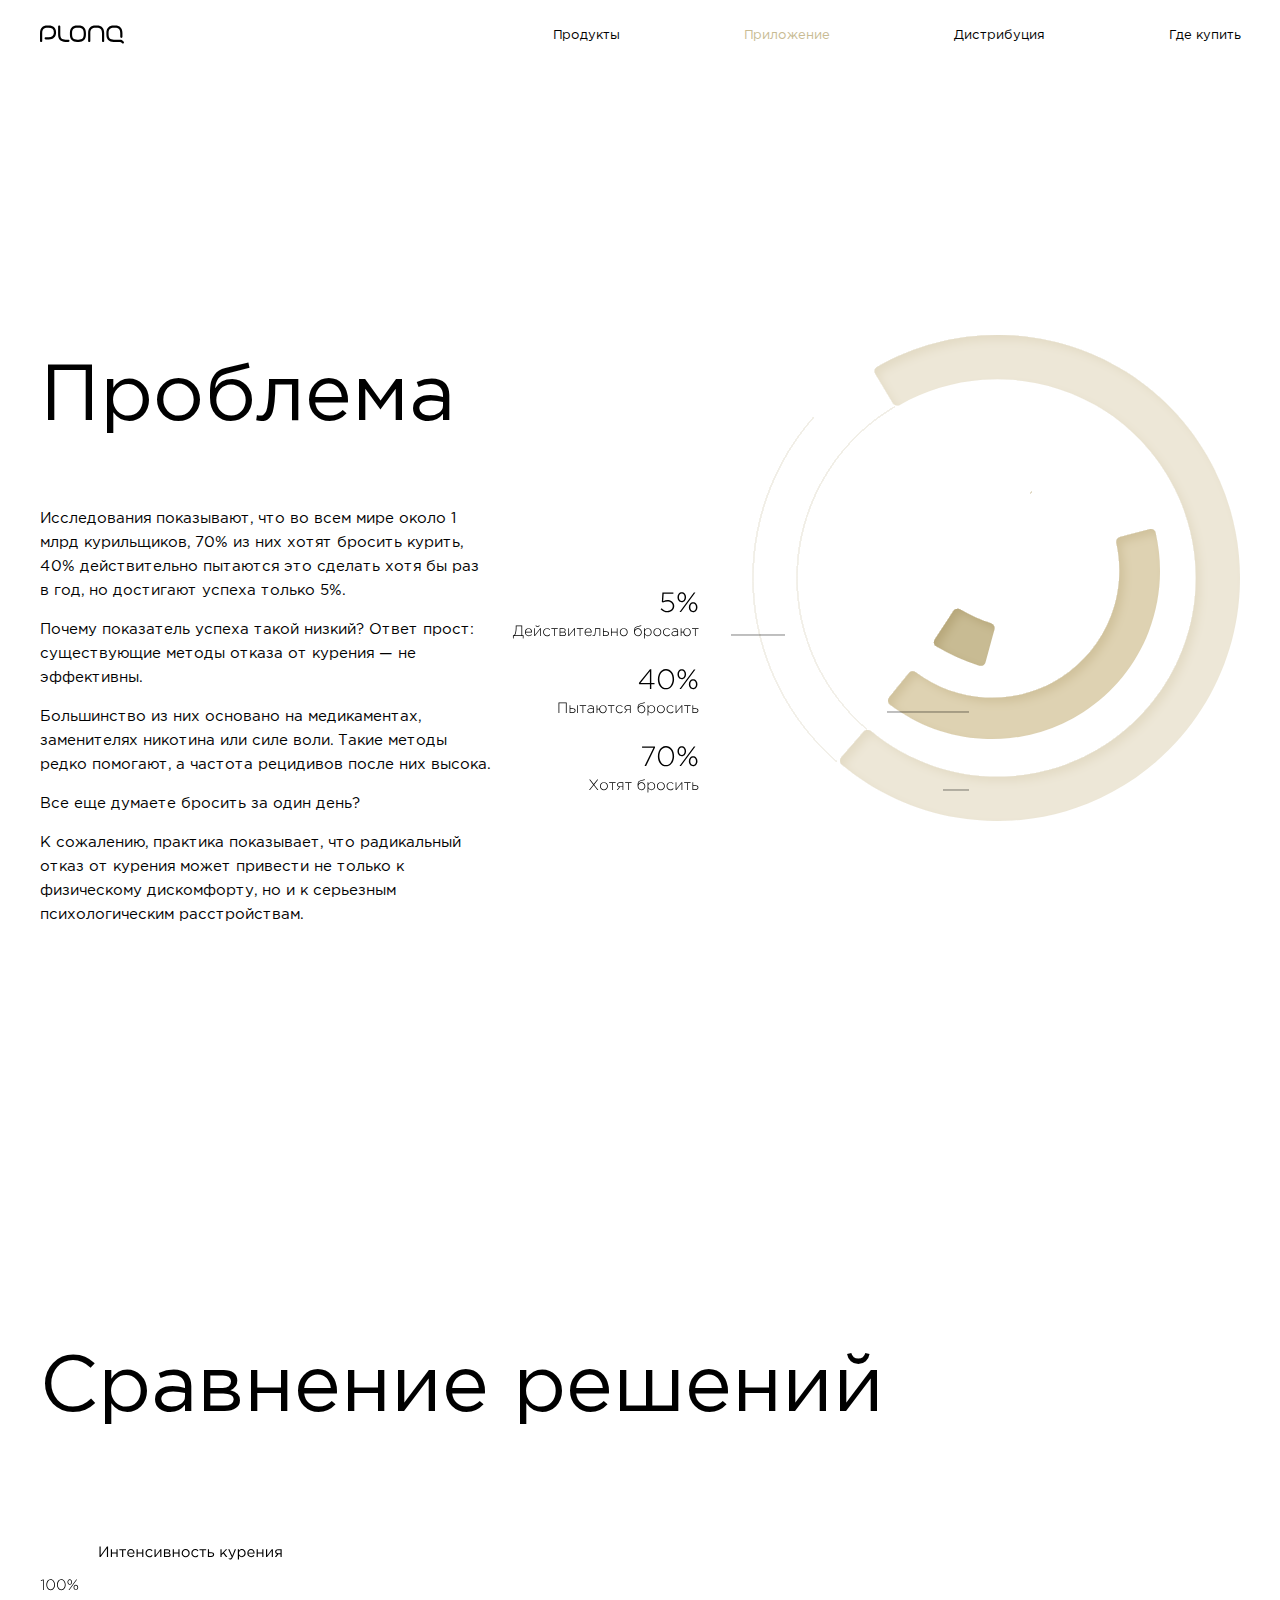
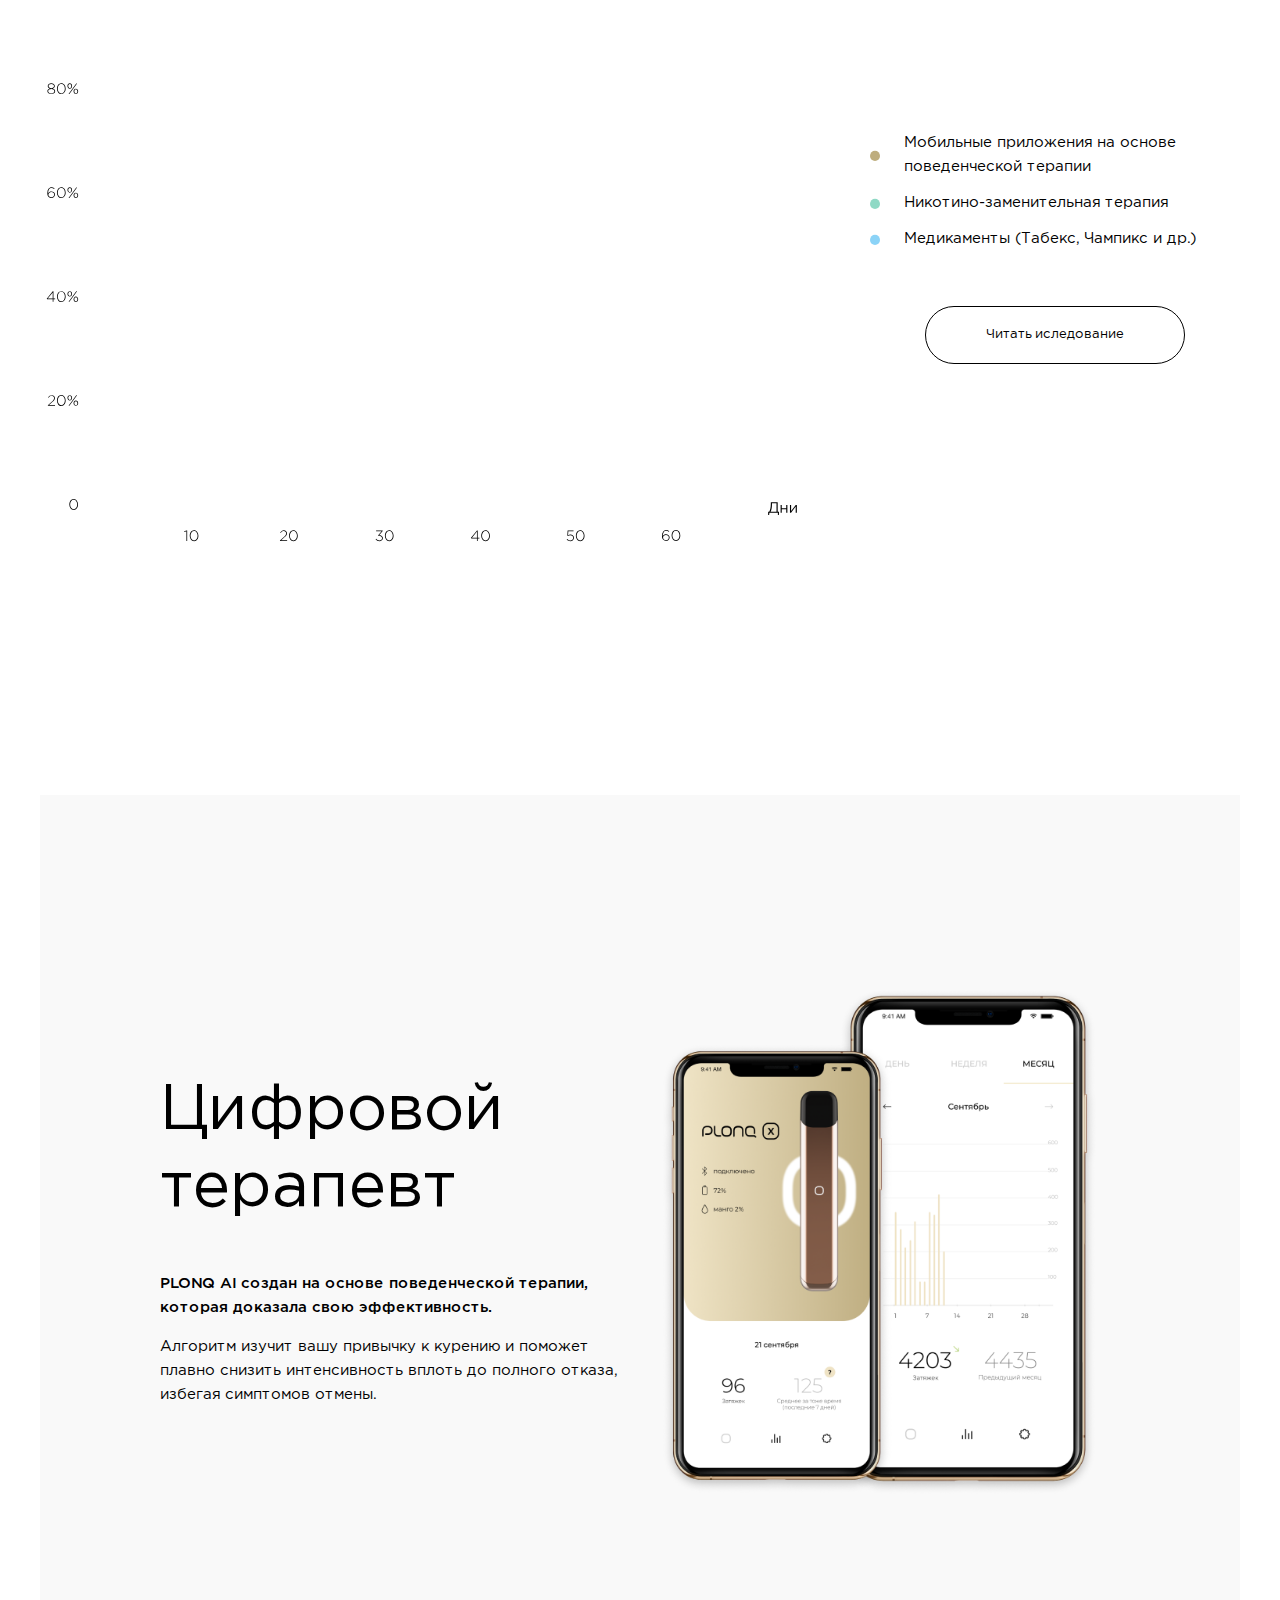
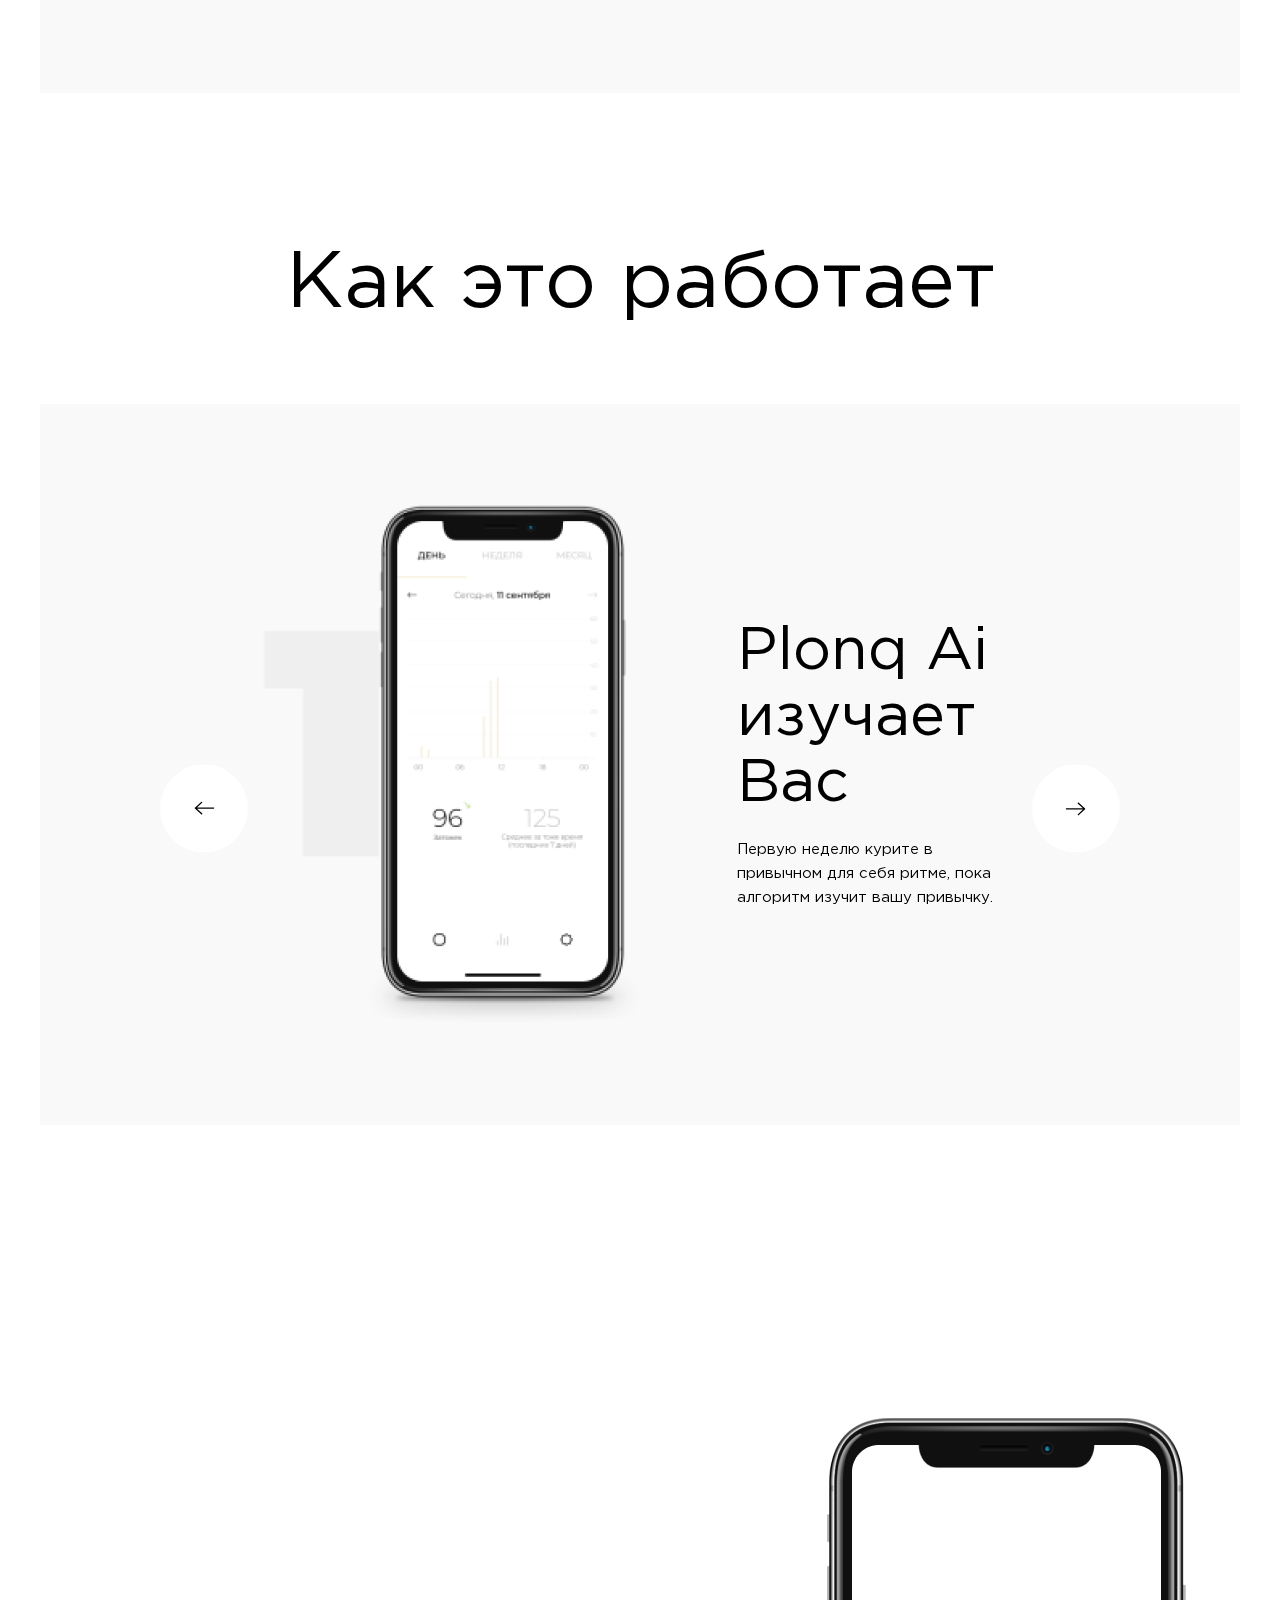
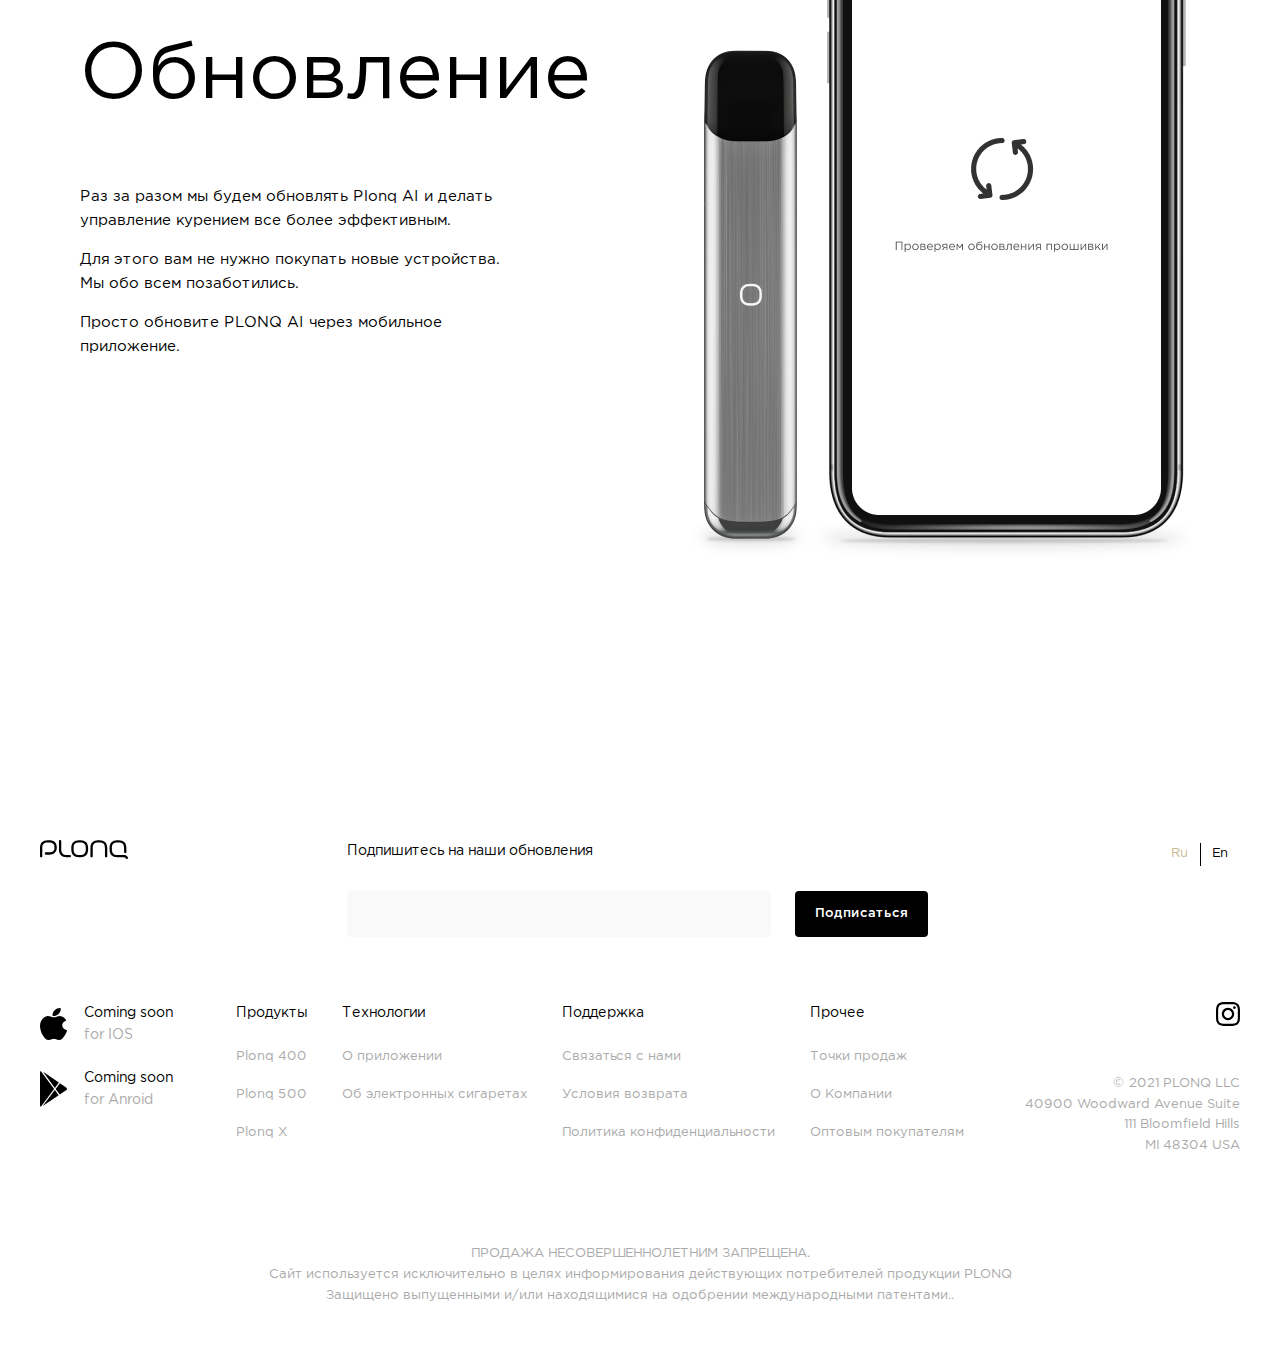
==== app.html @ 9ca03ca2 "Доверстана главная, сверстана страница, адаптив, анимации, мобильное меню" ====
<!DOCTYPE html>
<html lang="en">

<head>
  <meta charset="UTF-8">
  <meta http-equiv="X-UA-Compatible" content="IE=edge">
  <meta name="viewport" content="width=device-width, initial-scale=1.0">
  <title>PLANQ - App</title>
  <link rel="stylesheet" href="css/style.min.css">
  <script src="https://ajax.googleapis.com/ajax/libs/jquery/2.2.4/jquery.min.js"></script>
  <script src="js/vivus.min.js"></script>
  <script src="js/slick.min.js"></script>
  <script src="js/app-slider.js"></script>
</head>

<body>
  <header class="header">
    <div class="container">
      <div class="header__inner">
        <div class="header-pin">
          <img src="img/svg/Pin_icon.svg" alt="">
        </div>
        <div class="header-logo">
          <a href="index.html"><img src="img/svg/header-logo.svg" alt=""></a>
        </div>
        <nav class="header-nav">
          <ul class="header-nav__list">
            <li class="header-nav__li"><a href="#" class="header-nav__link">Продукты</a></li>
            <li class="header-nav__li"><a href="app.html"
                class="header-nav__link header-nav__link-active">Приложение</a></li>
            <li class="header-nav__li"><a href="#" class="header-nav__link">Дистрибуция</a></li>
            <li class="header-nav__li"><a href="#" class="header-nav__link">Где купить</a></li>
          </ul>
        </nav>
        <div class="burger-menu">
          <a href="#" class="burger-menu__button">
            <span class="burger-menu__lines"></span>
            <ul class="burger-menu__nav">
              <ul>
                <li><a href="#" class="burger__link">Продукты</a></li>
                <li><a href="#" class="burger__link">Приложение</a></li>
                <li><a href="#" class="burger__link">Дистрибуция</a></li>
                <li><a href="#" class="burger__link">Где купить</a></li>
              </ul>
          </a>
        </div>
      </div>
    </div>
  </header>
  <main class="main">
    <section class="problem">
      <div class="container">
        <div class="problem__inner">
          <div class="problem-text">
            <div class="problem-text__title">
              <h1>Проблема</h1>
            </div>
            <div class="problem-text__p">
              <p>Исследования показывают, что во всем мире около 1 млрд курильщиков, 70% из них хотят бросить курить,
                40% действительно пытаются это сделать хотя бы раз в год, но достигают успеха только 5%.</p>
              <p>Почему показатель успеха такой низкий? Ответ прост: существующие методы отказа от курения — не
                эффективны.</p>
              <p>Большинство из них основано на медикаментах, заменителях никотина или силе воли. Такие методы редко
                помогают, а частота рецидивов после них высока.</p>
              <p>Все еще думаете бросить за один день?</p>
              <p>К сожалению, практика показывает, что радикальный отказ от курения может привести не только к
                физическому дискомфорту, но и к серьезным психологическим расстройствам.</p>

            </div>
          </div>
          <div class="problem-diagram">
            <object id="problem-diagram__svg" type="image/svg+xml" data="img/problem/Diagram-block.svg"></object>
          </div>
        </div>
      </div>
    </section>
    <section class="solution">
      <div class="container">
        <div class="solution__title">
          <h1>Сравнение решений</h1>
        </div>
        <div class="solution__inner">
          <div class="solution-diagram">
            <object id="solution-diagram" type="image/svg+xml" data="img/solution/Diagram.svg"></object>
          </div>
          <div class="solution-mobile-panel">
            <button class="solution-mobile-panel__button primary--button">Читать иследование</button>
          </div>
          <div class="solution-text">
            <div class="solution-point">
              <div class="solution-point__bull">
                <img src="img/solution/Bull_1.svg" alt="">
              </div>
              <div class="solution-point__text">
                <p>Мобильные приложения на основе
                  поведенческой терапии</p>
              </div>
            </div>
            <div class="solution-point">
              <div class="solution-point__bull">
                <img src="img/solution/Bull_2.svg" alt="">
              </div>
              <div class="solution-point__text">
                <p>Никотино-заменительная терапия</p>
              </div>
            </div>
            <div class="solution-point">
              <div class="solution-point__bull">
                <img src="img/solution/Bull_3.svg" alt="">
              </div>
              <div class="solution-point__text">
                <p>Медикаменты (Табекс, Чампикс и др.)</p>
              </div>
            </div>
            <div class="solution-panel">
              <button class="solution-panel__button primary--button">Читать иследование</button>
            </div>
          </div>
        </div>
      </div>
    </section>
    <section class="therapist">
      <div class="container">
        <div class="therapist__inner">
          <div class="therapist-text">
            <div class="therapist-text__title">
              <h1>Цифровой терапевт</h1>
            </div>
            <div class="therapist-text__p">
              <p>PLONQ AI создан на основе поведенческой терапии, которая доказала свою эффективность.</p>
              <p>Алгоритм изучит вашу привычку к курению и поможет плавно снизить интенсивность вплоть до полного
                отказа, избегая симптомов отмены.</p>
            </div>
          </div>
          <div class="therapist-photo">
            <img src="img/therapist/phone-app.png" alt="">
          </div>
        </div>
      </div>
    </section>
    <section class="howItWorks">
      <div class="container">
        <div class="howItWorks__title">
          <h1>Как это работает</h1>
        </div>
        <div class="howItWorks__inner">
          <div class="howItWorks-slider">
            <div class="howItWorks__item">
              <div class="howItWorks__item__photo">
                <img src="img/howItWorks/image_Working_Ai.png" alt="">
              </div>
              <div class="howItWorks__item__text">
                <div class="howItWorks__item__title">
                  <h1>Plonq Ai
                    изучает Вас</h1>
                </div>
                <div class="howItWorks__item__p">
                  <p>Первую неделю курите в привычном для себя ритме, пока алгоритм изучит вашу привычку.</p>
                </div>
              </div>
            </div>
            <div class="howItWorks__item">
              <div class="howItWorks__item__photo">
                <img src="img/howItWorks/image_Working_Ai.png" alt="">
              </div>
              <div class="howItWorks__item__text">
                <div class="howItWorks__item__title">
                  <h1>Plonq Ai
                    изучает Вас</h1>
                </div>
                <div class="howItWorks__item__p">
                  <p>Первую неделю курите в привычном для себя ритме, пока алгоритм изучит вашу привычку.</p>
                </div>
              </div>
            </div>
            <div class="howItWorks__item">
              <div class="howItWorks__item__photo">
                <img src="img/howItWorks/image_Working_Ai.png" alt="">
              </div>
              <div class="howItWorks__item__text">
                <div class="howItWorks__item__title">
                  <h1>Plonq Ai
                    изучает Вас</h1>
                </div>
                <div class="howItWorks__item__p">
                  <p>Первую неделю курите в привычном для себя ритме, пока алгоритм изучит вашу привычку.</p>
                </div>
              </div>
            </div>
          </div>
        </div>
      </div>
    </section>
    <section class="update">
      <div class="container">
        <div class="update__inner">
          <div class="update-text">
            <div class="update-text__title">
              <h1>Обновление</h1>
            </div>
            <div class="update-text__p">
              <p>Раз за разом мы будем обновлять Plonq AI и делать управление курением все более эффективным.</p>
              <p>Для этого вам не нужно покупать новые устройства. Мы обо всем позаботились.</p>
              <p>Просто обновите PLONQ AI через мобильное приложение.</p>
            </div>
          </div>
          <div class="update-photo">
            <img src="img/update/image.png" alt="">
          </div>
        </div>
      </div>
    </section>
  </main>
  <footer class="footer">
    <div class="container">
      <div class="footer__inner">
        <div class="footer-high">
          <div class="footer-high__logo">
            <img src="img/svg/footer-logo.svg" alt="">
          </div>
          <div class="footer-high__hub">
            <div class="footer-high__hub__title">
              <p>Подпишитесь на наши обновления</p>
            </div>
            <div class="footer-high__hub__search">
              <form class="footer-high__hub__search-form" action="#">
                <input type="text" class="footer-high__search__input">
                <button type="submit" class="footer-high__search__submit">Подписаться</button>
              </form>
            </div>
          </div>
          <div class="footer-high__lang">
            <button class="footer-high__lang__option footer-high__lang__active">Ru</button>
            <button class="footer-high__lang__option">En</btun>
          </div>
        </div>
        <div class="footer-mid">
          <div class="footer-mid__apps">
            <div class="footer-mid__app">
              <div class="footer-mid__app__logo">
                <img src="img/svg/Apple_icon.svg" alt="">
              </div>
              <div class="footer-mid__app__text">
                <div class="footer-mid__app__name">
                  <p>Coming soon</p>
                </div>
                <div class="footer-mid__app__for">
                  <p>for IOS</p>
                </div>
              </div>
            </div>
            <div class="footer-mid__app">
              <div class="footer-mid__app__logo">
                <img src="img/svg/Android_icon.svg" alt="">
              </div>
              <div class="footer-mid__app__text">
                <div class="footer-mid__app__name">
                  <p>Coming soon</p>
                </div>
                <div class="footer-mid__app__for">
                  <p>for Anroid</p>
                </div>
              </div>
            </div>
          </div>
          <div class="footer-mid__categories">
            <div class="footer-mid__categories__col">
              <div class="footer-mid__categories__title">
                <p>Продукты</p>
              </div>
              <a href="#" class="footer-mid__categories__name">Plonq 400</a>
              <a href="#" class="footer-mid__categories__name">Plonq 500</a>
              <a href="#" class="footer-mid__categories__name">Plonq X</a>
            </div>
            <div class="footer-mid__categories__col">
              <div class="footer-mid__categories__title">
                <p>Технологии</p>
              </div>
              <a href="#" class="footer-mid__categories__name">О приложении</a>
              <a href="#" class="footer-mid__categories__name">Об электронных
                сигаретах</a>
            </div>
            <div class="footer-mid__categories__col">
              <div class="footer-mid__categories__title">
                <p>Поддержка</p>
              </div>
              <a href="#" class="footer-mid__categories__name">Связаться с нами</a>
              <a href="#" class="footer-mid__categories__name">Условия возврата</a>
              <a href="#" class="footer-mid__categories__name">Политика
                конфиденциальности</a>
            </div>
            <div class="footer-mid__categories__col">
              <div class="footer-mid__categories__title">
                <p>Прочее</p>
              </div>
              <a href="#" class="footer-mid__categories__name">Точки продаж</a>
              <a href="#" class="footer-mid__categories__name">О Компании</a>
              <a href="#" class="footer-mid__categories__name">Оптовым покупателям</a>
            </div>
          </div>
          <div class="footer-mid__watermark">
            <div class="footer-mid__watermark__inst">
              <a href="#"><img src="img/svg/Instagram_icon.svg" alt=""></a>
            </div>
            <div class="footer-mid__watermark__text">
              <p>© 2021 PLONQ LLC</p>
              <p>40900 Woodward Avenue Suite</p>
              <p>111 Bloomfield Hills</p>
              <p>MI 48304 USA</p>
            </div>
          </div>
        </div>
        <div class="footer-bottom">
          <div class="footer-bottom__alert">
            <div class="footer-bottom__alert__title">
              <h4>ПРОДАЖА НЕСОВЕРШЕННОЛЕТНИМ ЗАПРЕЩЕНА.</h4>
            </div>
            <div class="footer-bottom__alert__text">
              <p>Сайт используется исключительно в целях информирования действующих потребителей продукции PLONQ</p>
              <p>Защищено выпущенными и/или находящимися на одобрении международными патентами..</p>
            </div>
          </div>
        </div>
      </div>
    </div>
  </footer>
</body>
<script>
  if (window.screen.width >= 576) {
    var svgLocation = document.getElementById("solution-diagram", "problem-diagram__svg").getBoundingClientRect();
    var offsetToTriggerAnimation = svgLocation.y + svgLocation.height;

    const solutionDiagram = new Vivus('solution-diagram');
    const problemDiagram = new Vivus('problem-diagram__svg');
    solutionDiagram.play(function scrollAnimTriggerCheck(evt) {
      var viewBottom = window.scrollY + window.innerHeight;

      if (viewBottom > offsetToTriggerAnimation) {
        return true;
      }
    });
  }
</script>
<script src="js/mobileMenu.js"></script>

</html>
---- css/style.min.css ----
@font-face{font-family:"Gotham Pro";src:url("../fonts/GothamPro-Light.ttf") format("truetype");font-weight:300;font-style:normal}@font-face{font-family:"Gotham Pro";src:url("../fonts/GothamPro.ttf") format("truetype");font-weight:400;font-style:normal}@font-face{font-family:"Gotham Pro";src:url("../fonts/GothamPro-Medium.ttf") format("truetype");font-weight:500;font-style:normal}@font-face{font-family:"Gotham Pro";src:url("../fonts/GothamPro-Bold.ttf") format("truetype");font-weight:700;font-style:normal}html{width:100%;max-width:100%;overflow-x:hidden;font-size:16px}body{font-family:'Gotham Pro';font-weight:400;margin:0;color:#000000;line-height:1.6;width:100%;max-width:100%;overflow-x:hidden}main{background:url("../img/bg.png");background-repeat:no-repeat}*,*::before,*::after{-webkit-box-sizing:border-box;box-sizing:border-box}ul[class],ol[class]{padding:0}body,h1,h2,h3,h4,p,ul[class],ol[class],li,figure,figcaption,blockquote,dl,dd{margin:0;font-weight:inherit}ul,ol{list-style:none;padding:0}a:not([class]){text-decoration-skip-ink:auto}a{text-decoration:none;color:inherit}img{max-width:100%;display:block}svg{pointer-events:none}input,button,textarea,select{font:inherit}.primary--link{font-size:15px;line-height:21px;display:-webkit-box;display:-ms-flexbox;display:flex;-webkit-box-align:center;-ms-flex-align:center;align-items:center}.primary--link:hover{text-decoration:underline}.primary--link img{display:-webkit-box;display:-ms-flexbox;display:flex;margin-left:39px}.primary--button{border:1px solid #FFFFFF;-webkit-box-sizing:border-box;box-sizing:border-box;border-radius:100px;font-size:13px;line-height:24px;background:transparent;color:#FFFFFF;padding:16px 60px;cursor:pointer;position:relative;overflow:hidden;z-index:1;-webkit-transition:0.08s ease-in;transition:0.08s ease-in}.primary--button:hover{color:whitesmoke;border:1px solid transparent}.primary--button:before{content:"";position:absolute;background:#000000;bottom:0;left:0;right:0;top:100%;z-index:-1;-webkit-transition:top 0.09s ease-in;transition:top 0.09s ease-in}.primary--button:hover:before{top:0}@media (max-width: 576px){.primary--link{font-size:14px}.primary--link img{margin-left:18px}.primary--button{font-size:14px}}.container{max-width:1440px;width:100%;margin:0 auto}@media (max-width: 1440px){.container{max-width:1200px}}@media (max-width: 1200px){.container{max-width:960px}}@media (max-width: 992px){.container{max-width:720px}}@media (max-width: 768px){.container{max-width:95%}}@media (max-width: 576px){.container{width:100%;padding:0 7.5px}}.header{background:#FFFFFF;padding-top:22px;padding-bottom:22px}.header__inner{display:-webkit-box;display:-ms-flexbox;display:flex;-webkit-box-pack:justify;-ms-flex-pack:justify;justify-content:space-between;-webkit-box-align:center;-ms-flex-align:center;align-items:center}.header-pin{display:none}.header-pin img{max-width:22px;width:100%;max-height:33px;height:100%;margin:0 auto}.header-logo img{max-width:88px;width:100%;max-height:19px;height:100%}.header-nav__list{display:-webkit-box;display:-ms-flexbox;display:flex}.header-nav__li{margin-right:62px;margin-left:62px}.header-nav__li:first-child{margin-left:0}.header-nav__li:last-child{margin-right:0}.header-nav__link{font-size:13px;line-height:12px;color:#000000}.header-nav__link:hover{text-decoration:underline}.header-nav__link-active{color:#C8BB93}@media (max-width: 992px){.header-nav{display:none}.header__inner{-webkit-box-pack:justify;-ms-flex-pack:justify;justify-content:space-between}.header-pin{display:block}.header-logo{display:-webkit-box;display:-ms-flexbox;display:flex;-webkit-box-pack:center;-ms-flex-pack:center;justify-content:center;-webkit-box-align:center;-ms-flex-align:center;align-items:center}.header-logo img{max-width:126px;width:100%;margin:0 auto}}@media (max-width: 768px){.header-pin{padding-left:20px}.header-logo{margin-left:-20px}}@media (max-width: 576px){.header-pin{padding-left:20px}.header-logo{margin-left:-20px}}.burger-menu{display:none}.burger-menu__button{display:inline-block;position:absolute;top:0.5rem;right:5rem;z-index:10000;width:60px;height:60px;-webkit-transition:0.5s;transition:0.5s}.burger-menu__active .burger-menu__button,.burger-menu__active .burger-menu__lines{background-color:transparent}.burger-menu__active .burger-menu__lines::before{top:0;-webkit-transform:rotate(45deg);transform:rotate(45deg);background:#FFFFFF;width:30px;-webkit-transition:.2s;transition:.2s}.burger-menu__active .burger-menu__lines::after{top:0;-webkit-transform:rotate(-45deg);transform:rotate(-45deg);background:#FFFFFF;-webkit-transition:.2s;transition:.2s;width:30px}.burger-menu__lines,.burger-menu__lines::after,.burger-menu__lines::before{position:absolute;max-width:30px;height:2px;background:#000000;border-radius:8px}.burger-menu__lines{top:50%;left:50%;-webkit-transform:translate(-50%, -50%) scale(-1, 1);transform:translate(-50%, -50%) scale(-1, 1);width:22px}.burger-menu__lines::before{content:'';top:-8px;width:22px}.burger-menu__lines::after{content:'';top:8px;width:10px}.burger-menu__nav{position:fixed;top:0;z-index:1001;display:-webkit-box;display:-ms-flexbox;display:flex;-webkit-box-orient:vertical;-webkit-box-direction:normal;-ms-flex-flow:column;flex-flow:column;height:100vh;background:#000000;overflow-y:auto;right:-100%;width:100vw;text-align:start;list-style-type:none;-webkit-padding-start:0px;padding-inline-start:0px;-webkit-margin-before:0;margin-block-start:0;-webkit-margin-after:0;margin-block-end:0;-webkit-margin-start:0px;margin-inline-start:0px;-webkit-transition:0.5s;transition:0.5s}.burger-menu__nav li{list-style-type:none;margin-bottom:34px;text-align:center}.burger-menu__nav ul{list-style-type:none;-webkit-padding-start:15px;padding-inline-start:15px;padding-top:30%}.burger-menu__active .burger-menu__nav{right:0}.burger__link{text-decoration:none;font-weight:500;font-size:14px;line-height:17px;color:#F2F2FF}.burger-menu__overlay{display:none;position:fixed;top:0;right:0;width:200vw;height:100vh;z-index:1000}.burger-menu__active .burger-menu__overlay{display:block;background-color:rgba(0,0,0,0.5)}@media (max-width: 992px){.burger-menu{display:block}}@media (max-width: 768px){.burger-menu__button{right:2rem}}@media (max-width: 576px){.burger-menu__button{right:1rem}}.welcome{background:url("../img/welcome/welcome_bg.jpg");background-size:cover;background-repeat:no-repeat;background-position:center;padding-top:360px;padding-bottom:352px}.welcome-text{color:#FFFFFF;max-width:450px;width:100%}.welcome-text__img{position:relative}.welcome-text__img__main{max-width:388px;width:100%;max-height:78px;height:100%}.welcome-text__img__new{max-width:55px;width:100%;max-height:17px;height:100%;position:absolute;content:'';top:-25px;left:-55px}.welcome-text__title{font-size:21px;line-height:44px;margin-top:35px}.welcome-text__panel{margin-top:63px;display:-webkit-box;display:-ms-flexbox;display:flex;-webkit-box-pack:start;-ms-flex-pack:start;justify-content:flex-start}.welcome-text__panel__link{margin-right:61px}.welcome-text__panel__button:hover{color:#000000}.welcome-text__panel__button:before{background:#FFFFFF}@media (max-width: 992px){.welcome{background:url("../img/welcome/welcome_bg-tablet.jpg");background-size:cover;background-position:center;background-repeat:no-repeat;padding-top:136px;padding-bottom:62px}.welcome-text{text-align:center;margin:0 auto}.welcome-text__title{font-size:21px}.welcome-text__img__main{max-width:218px;width:100%;margin:0 auto}.welcome-text__img__new{top:-15px;left:80px;max-width:33px}.welcome-text__panel{margin-top:762px;color:#264F53;-webkit-box-pack:center;-ms-flex-pack:center;justify-content:center}.welcome-text__panel__button{color:#264F53;border:1px solid #264F53}}@media (max-width: 576px){.welcome{padding-top:77px;padding-bottom:27px}.welcome-text__title{font-size:15px;margin-top:20px;line-height:1.3}.welcome-text__img__main{max-width:147px;width:100%}.welcome-text__img__new{left:118px}.welcome-text__panel{margin-top:412px;-webkit-box-pack:center;-ms-flex-pack:center;justify-content:center}.welcome-text__panel__link{margin-right:28px}.welcome-text__panel__link img{margin-left:18px}.welcome-text__panel__button{padding:16px 35px}}.plonq-x{padding-top:201px}.plonq-x__inner{display:-webkit-box;display:-ms-flexbox;display:flex;-webkit-box-pack:center;-ms-flex-pack:center;justify-content:center;-webkit-box-align:center;-ms-flex-align:center;align-items:center}.plonq-x-text{color:#000000;max-width:450px;width:100%;margin-right:55px}.plonq-x-text__title{margin-top:61px;font-size:21px;line-height:44px;margin-top:35px}.plonq-x-text__panel{margin-top:68px;display:-webkit-box;display:-ms-flexbox;display:flex}.plonq-x-text__panel__soon{font-size:15px;color:#C8BB93;margin-left:35px}.plonq-x__image img{max-width:480px;width:100%;margin:0 auto}@media (max-width: 992px){.plonq-x{padding-top:147px}.plonq-x__inner{-webkit-box-orient:vertical;-webkit-box-direction:normal;-ms-flex-direction:column;flex-direction:column}.plonq-x-text{margin:0 auto}.plonq-x-text__img img{margin:0 auto}.plonq-x-text__title{text-align:center}.plonq-x-text__panel{-webkit-box-pack:center;-ms-flex-pack:center;justify-content:center}.plonq-x-image{margin:100px auto 0 auto}}@media (max-width: 576px){.plonq-x{padding-top:71px}.plonq-x-text__title{font-size:17px;line-height:1.3;margin-top:20px}.plonq-x-text__panel{margin-top:32px}.plonq-x-text__panel__link{margin-right:32px}.plonq-x-text__panel__soon{font-size:14px}.plonq-x-image{margin-top:60px}.plonq-x-text__img img{width:121px;max-width:100%}.plonq-x-text__panel__soon{margin-left:15px}}.goods{padding-top:198px}.goods__inner{display:-webkit-box;display:-ms-flexbox;display:flex;-ms-flex-wrap:wrap;flex-wrap:wrap;-webkit-box-pack:center;-ms-flex-pack:center;justify-content:center}.goods-item{display:-webkit-box;display:-ms-flexbox;display:flex;-webkit-box-align:center;-ms-flex-align:center;align-items:center;max-width:536px;width:100%;margin-bottom:80px}.goods-item:nth-child(odd){margin-right:186px}.goods-item__text{margin-left:87px}.goods-item__title-photo{max-width:204px;width:100%}.goods-item__description{margin-top:54px;font-size:15px;color:#000000}.goods-item__price{margin-top:18px;font-size:21px;font-weight:800}.goods-item__soon{margin-top:85px;color:#C8BB93;font-size:15px}.goods-item__button{margin-top:43px}.goods-item__button button{border:1px solid #000000;color:#000000}@media (max-width: 1440px){.goods-item{margin-bottom:60px}.goods-item:nth-child(odd){margin-right:116px}__text{margin-left:40px}}@media (max-width: 1200px){.goods-item{width:436px}.goods-item:nth-child(odd){margin-right:80px}.goods-item__text{margin-left:40px}}@media (max-width: 992px){.goods__inner{-webkit-box-orient:vertical;-webkit-box-direction:normal;-ms-flex-direction:column;flex-direction:column;-webkit-box-pack:center;-ms-flex-pack:center;justify-content:center}.goods-item{margin:50px auto;max-width:100%}.goods-item:nth-child(odd){margin-right:auto}.goods-item:first-child{margin-top:0}.goods-item:last-child{margin-bottom:0}.goods-item__photo{max-width:122px;width:100%}.goods-item__photo img{width:100%;height:402px}.goods-item__text{margin-left:103px}}@media (max-width: 576px){.goods{padding-top:125px}.goods-item{-webkit-box-orient:vertical;-webkit-box-direction:normal;-ms-flex-direction:column;flex-direction:column}.goods-item__photo{margin:0 auto;max-width:100%}.goods-item__photo img{max-width:144px;width:100%;height:440px;margin:0 auto}.goods-item__text{margin:31px auto 18px auto;text-align:center}.goods-item__price{margin-top:12px}.goods-item__soon{margin-top:35px}.goods-item__title-photo{margin:0 auto}.goods-item__title-photo img{max-width:140px;width:100%;margin:0 auto}}.more{padding-top:172px;padding-bottom:173px}.more__inner{display:-webkit-box;display:-ms-flexbox;display:flex;-webkit-box-orient:vertical;-webkit-box-direction:normal;-ms-flex-direction:column;flex-direction:column}.more-map__img img{max-width:100%;width:100%}.more-map__panel{background:#F9F9F9;text-align:center;padding-top:36px;padding-bottom:48px}.more-map__panel__text{font-size:22px;max-width:260px;width:100%;margin:0 auto}.more-map__panel__button{margin-top:48px}.more-map__panel__button button{border:1px solid #000000;color:#000000}.more-blocks{margin-top:32px;display:-webkit-box;display:-ms-flexbox;display:flex}.more-blocks__item{display:-webkit-box;display:-ms-flexbox;display:flex;-webkit-box-align:center;-ms-flex-align:center;align-items:center;padding:44px 64px 27px 128px;background:#F9F9F9;margin-right:32px;max-width:50%;width:100%}.more-blocks__item:first-child{padding-bottom:0}.more-blocks__item:first-child .more-blocks__item__text{margin-right:102px}.more-blocks__item:last-child{margin-right:0}.more-blocks__item__text{margin-right:32px;padding-bottom:27px;max-width:296px;width:100%;font-size:15px}.more-blocks__item__title{font-size:23px;line-height:1.2}.more-blocks__item__description{margin-top:28px}.more-blocks__item__panel{margin-top:53px}@media (max-width: 1200px){.more-blocks{-webkit-box-orient:vertical;-webkit-box-direction:normal;-ms-flex-direction:column;flex-direction:column}.more-blocks__item{max-width:100%;width:100%;margin:12px 0px;padding:72px 76px 45px 72px;-webkit-box-pack:center;-ms-flex-pack:center;justify-content:center}.more-blocks__item:first-child{margin-top:0;padding-bottom:0;padding-top:17px}.more-blocks__item:last-child{margin-bottom:0}}@media (max-width: 768px){.more-blocks__item{padding-right:42px}.more-blocks__item__photo img{max-width:100%;width:100%}.more-blocks__item__title{font-size:15px}.more-blocks__item__description{font-size:12px}.more-blocks__item__text{max-width:246px}}@media (max-width: 576px){.more{padding-top:133px;padding-bottom:46px}.more-blocks__item{padding-left:34px;padding-right:26px;padding-top:56px}.more-blocks__item:first-child .more-blocks__item__text{margin-right:15px}.more-blocks__item__text{margin-right:15px}}.problem{padding-top:264px}.problem__inner{display:-webkit-box;display:-ms-flexbox;display:flex;-webkit-box-pack:justify;-ms-flex-pack:justify;justify-content:space-between}.problem-text{max-width:450px;width:100%}.problem-text__title{font-size:40px}.problem-text__p{font-size:15px;margin-top:38px}.problem-text__p p{-webkit-padding-before:0.5em;padding-block-start:0.5em;-webkit-padding-after:0.5em;padding-block-end:0.5em}@media (max-width: 1200px){.problem{padding-top:181px}.problem__inner{-webkit-box-orient:vertical;-webkit-box-direction:normal;-ms-flex-direction:column;flex-direction:column}.problem-diagram{margin-top:68px;display:-webkit-box;display:-ms-flexbox;display:flex;-webkit-box-pack:center;-ms-flex-pack:center;justify-content:center}.problem-text{max-width:500px}}@media (max-width: 992px){.problem{padding-top:70px}.problem-text__title{font-size:23px}.problem-text__p{font-size:15px}.problem-diagram object{max-width:80%;width:100%;margin:0 auto}}@media (max-width: 768px){.problem-diagram object{max-width:100%}.problem-text{max-width:100%}.problem-text__p{margin-top:15px}}@media (max-width: 576px){.problem{padding-top:52px}.problem-text__title{font-size:21px}.problem-text__p{font-size:13px}}.solution{padding-top:390px}.solution__inner{margin-top:88px;display:-webkit-box;display:-ms-flexbox;display:flex;-webkit-box-pack:justify;-ms-flex-pack:justify;justify-content:space-between;-webkit-box-align:center;-ms-flex-align:center;align-items:center}.solution__title{font-size:40px}.solution-text{max-width:370px;width:100%}.solution-point{display:-webkit-box;display:-ms-flexbox;display:flex;-webkit-box-align:center;-ms-flex-align:center;align-items:center;margin-bottom:12px}.solution-point:last-child{margin-bottom:0}.solution-point__text{max-width:370px;width:100%;font-size:15px}.solution-point__bull{margin-right:24px}.solution-point__bull img{max-width:12px;width:100%;max-height:12px;height:100%}.solution-panel{margin-top:55px;display:-webkit-box;display:-ms-flexbox;display:flex;-webkit-box-pack:center;-ms-flex-pack:center;justify-content:center}.solution-panel__button{border:1px solid #000000;color:#000000}.solution-mobile-panel{display:none}.solution-mobile-panel__button{border:1px solid #000000;color:#000000}@media (max-width: 1200px){.solution{padding-top:216px}.solution__inner{-webkit-box-orient:vertical;-webkit-box-direction:normal;-ms-flex-direction:column;flex-direction:column;-webkit-box-align:start;-ms-flex-align:start;align-items:flex-start;-webkit-box-pack:center;-ms-flex-pack:center;justify-content:center;margin-top:41px}.solution-text{-webkit-box-ordinal-group:1;-ms-flex-order:0;order:0;max-width:100%;width:100%}.solution-point__text{max-width:100%;width:100%}.solution-diagram{-webkit-box-ordinal-group:2;-ms-flex-order:1;order:1;display:-webkit-box;display:-ms-flexbox;display:flex;margin:86px auto 0px auto}.solution-mobile-panel{display:-webkit-box;display:-ms-flexbox;display:flex;margin:51px auto 0px auto;-webkit-box-ordinal-group:3;-ms-flex-order:2;order:2}.solution-panel{display:none}}@media (max-width: 992px){.solution{padding-top:171px}.solution__title{font-size:23px}.solution-diagram object{max-width:80%;width:100%;margin:0 auto}}@media (max-width: 768px){.solution{padding-top:137px}.solution__title{font-size:23px}.solution-diagram object{max-width:100%}}@media (max-width: 576px){.solution{padding-top:105px}.solution__title{font-size:21px}.solution-point__text{font-size:13px}.solution-diagram{margin-top:47px}.solution-mobile-panel__button{font-size:13px;padding:11px 30px}}.therapist{padding-top:240px}.therapist__inner{background:#F9F9F9;padding:178px 130px 178px 120px;display:-webkit-box;display:-ms-flexbox;display:flex;-webkit-box-pack:justify;-ms-flex-pack:justify;justify-content:space-between;-webkit-box-align:center;-ms-flex-align:center;align-items:center}.therapist-text{max-width:500px;width:100%}.therapist-text__title{font-size:32px;line-height:1.2}.therapist-text__p{font-size:15px;margin-top:38px}.therapist-text__p p{-webkit-padding-after:0.5em;padding-block-end:0.5em;-webkit-padding-before:0.5em;padding-block-start:0.5em}.therapist-text__p p:first-child{font-weight:500}@media (max-width: 1440px){.therapist-text{max-width:460px;margin-right:32px}}@media (max-width: 992px){.therapist{padding-top:165px}.therapist-text__title{font-size:23px}.therapist__inner{padding:128px 50px 128px 50px}}@media (max-width: 576px){.therapist{padding-top:140px}.therapist__inner{-webkit-box-orient:vertical;-webkit-box-direction:normal;-ms-flex-direction:column;flex-direction:column;-webkit-box-align:start;-ms-flex-align:start;align-items:flex-start;padding:38px 40px 80px 40px}.therapist-text__title{font-size:21px}.therapist-text__p{font-size:13px;margin-top:25px}.therapist-photo{margin-top:38px;display:-webkit-box;display:-ms-flexbox;display:flex;-webkit-box-pack:center;-ms-flex-pack:center;justify-content:center}.therapist-photo img{margin:0 auto}}.howItWorks{padding-top:128px}.howItWorks__title{font-size:40px;text-align:center}.howItWorks__inner{margin-top:55px;padding:100px 120px 100px 120px;background:#F9F9F9}.howItWorks-slider{position:relative;padding:0 90px}.howItWorks-slider .slick-list{overflow:hidden}.howItWorks-slider .slick-track{display:-webkit-box;display:-ms-flexbox;display:flex}.howItWorks-slider .slick-arrow{position:absolute;top:50%;z-index:10;font-size:0;max-width:88px;width:100%;max-height:88px;height:100%;border:none;outline:none;cursor:pointer}.howItWorks-slider .slick-arrow.slick-prev{left:0;background:url("../img/howItWorks/arrow_Left.svg") 0 0 no-repeat;background-position:center;background-size:cover}.howItWorks-slider .slick-arrow.slick-next{right:0;background:url("../img/howItWorks/arrow_Right.svg") 0 0 no-repeat;background-position:center;background-size:cover}.howItWorks__item{display:-webkit-box;display:-ms-flexbox;display:flex;-webkit-box-align:center;-ms-flex-align:center;align-items:center;-webkit-box-pack:center;-ms-flex-pack:center;justify-content:center}.howItWorks__item__photo{margin-right:88px}.howItWorks__item__text{max-width:280px;width:100%}.howItWorks__item__title{font-size:30px;line-height:1.1}.howItWorks__item__p{font-size:15px;margin-top:21px}@media (max-width: 992px){.howItWorks{padding-top:136px}.howItWorks__inner{padding-right:15px;padding-left:15px}.howItWorks__title{font-size:23px}.howItWorks-slider .slick-arrow{width:60px;height:60px}.howItWorks__item__title{font-size:23px}.howItWorks__item__text{max-width:184px}.howItWorks__item__photo{margin-right:23px;max-width:80%;width:100%}.howItWorks__item__photo img{max-width:100%;width:100%}}@media (max-width: 576px){.howItWorks{padding-top:120px}.howItWorks__inner{margin-top:28px;padding-right:10px;padding-left:19px;padding-bottom:70px}.howItWorks-slider{padding:0 20px}.howItWorks-slider .slick-arrow{width:40px;height:40px}.howItWorks__item{-webkit-box-orient:vertical;-webkit-box-direction:normal;-ms-flex-direction:column;flex-direction:column;-webkit-box-align:start;-ms-flex-align:start;align-items:flex-start;-webkit-box-pack:center;-ms-flex-pack:center;justify-content:center}.howItWorks__item__photo{max-width:70%;width:100%;margin:0 auto}.howItWorks__item__text{max-width:100%;margin:21px auto 0px auto;text-align:center}.howItWorks__item__title{font-size:18px}.howItWorks__item__p{font-size:13px}}.update{padding-top:292px;padding-bottom:188px}.update__inner{display:-webkit-box;display:-ms-flexbox;display:flex;-webkit-box-pack:justify;-ms-flex-pack:justify;justify-content:space-between;-webkit-box-align:center;-ms-flex-align:center;align-items:center}.update-text{max-width:430px;width:100%}.update-text__title{font-size:40px}.update-text__p{font-size:15px;margin-top:38px}.update-text__p p{-webkit-padding-after:0.5em;padding-block-end:0.5em;-webkit-padding-before:0.5em;padding-block-start:0.5em}.update-photo img{max-width:100%;width:100%;margin:0 auto}@media (max-width: 1440px){.update__inner{padding:0 40px}}@media (max-width: 1200px){.update-text{margin-right:32px}}@media (max-width: 992px){.update{padding-top:113px;padding-bottom:113px}.update-text{max-width:280px;width:100%;margin-right:73px}.update-text__title{font-size:23px}}@media (max-width: 576px){.update{padding-top:120px;padding-bottom:113px}.update__inner{-webkit-box-orient:vertical;-webkit-box-direction:normal;-ms-flex-direction:column;flex-direction:column;-webkit-box-align:start;-ms-flex-align:start;align-items:flex-start;padding:0}.update-text{max-width:100%}.update-text__title{font-size:21px}.update-text__p{margin-top:25px;font-size:13px}.update-photo{margin-top:38px}}.footer{padding-top:90px;padding-bottom:58px}.footer__inner{display:-webkit-box;display:-ms-flexbox;display:flex;-webkit-box-orient:vertical;-webkit-box-direction:normal;-ms-flex-direction:column;flex-direction:column}.footer-high{display:-webkit-box;display:-ms-flexbox;display:flex;-webkit-box-pack:justify;-ms-flex-pack:justify;justify-content:space-between}.footer-high__logo img{max-width:88px;width:100%}.footer-high__hub{display:-webkit-box;display:-ms-flexbox;display:flex;-webkit-box-orient:vertical;-webkit-box-direction:normal;-ms-flex-direction:column;flex-direction:column;max-width:600px;width:100%}.footer-high__hub__title{font-size:14px;color:#000000}.footer-high__hub__search{margin-top:29px}.footer-high__hub__search-form{display:-webkit-box;display:-ms-flexbox;display:flex}.footer-high__hub__search input[type=text]{background:#F9F9F9;border-radius:4px;border:none;outline:none;max-width:424px;width:100%;margin-right:24px;padding:10px}.footer-high__hub__search button[type=submit]{background:#000000;border:1px solid transparent;border-radius:4px;color:#FFFFFF;font-size:13px;font-weight:500;padding:10px 20px;border:none;outline:none;cursor:pointer}.footer-high__lang__option{background:transparent;border:0;border-right:1px solid #000000;outline:none;padding-right:12px;cursor:pointer;font-size:13px}.footer-high__lang__option:last-child{border-right:none}.footer-high__lang__active{color:#C8BB93}.footer-mid{margin-top:65px;display:-webkit-box;display:-ms-flexbox;display:flex;-webkit-box-pack:justify;-ms-flex-pack:justify;justify-content:space-between}.footer-mid__apps{display:-webkit-box;display:-ms-flexbox;display:flex;-webkit-box-orient:vertical;-webkit-box-direction:normal;-ms-flex-direction:column;flex-direction:column}.footer-mid__app{max-width:160px;width:100%;margin-bottom:20px;display:-webkit-box;display:-ms-flexbox;display:flex;-webkit-box-align:center;-ms-flex-align:center;align-items:center}.footer-mid__app:last-child{margin-bottom:0}.footer-mid__app__logo{max-width:20%;width:100%;margin-right:17px}.footer-mid__app__logo img{max-width:100%;width:100%}.footer-mid__app__text{max-width:80%;width:100%;font-size:14px}.footer-mid__app__for{color:#AAAAAA}.footer-mid__categories{display:-webkit-box;display:-ms-flexbox;display:flex}.footer-mid__categories__col{display:-webkit-box;display:-ms-flexbox;display:flex;-webkit-box-orient:vertical;-webkit-box-direction:normal;-ms-flex-direction:column;flex-direction:column;margin-right:69px}.footer-mid__categories__col:last-child{margin-right:0}.footer-mid__categories__title{color:#000000;font-size:14px;margin-bottom:23px}.footer-mid__categories__name{color:#AAAAAA;font-size:13px;margin-bottom:17px}.footer-mid__categories__name:last-child{margin-bottom:0}.footer-mid__watermark__inst{display:-webkit-box;display:-ms-flexbox;display:flex;-webkit-box-pack:end;-ms-flex-pack:end;justify-content:flex-end}.footer-mid__watermark__inst img{max-width:24px;width:100%}.footer-mid__watermark__text{margin-top:48px;font-size:13px;color:#AAAAAA;text-align:right}.footer-bottom{margin-top:87px}.footer-bottom__alert{color:#AAAAAA;font-size:13px;text-align:center}.footer-bottom__alert__title{text-transform:uppercase}@media (max-width: 1440px){.footer-mid__categories__col{margin-right:35px}}@media (max-width: 1200px){.footer-high__logo{display:none}.footer-high__hub{-webkit-box-orient:horizontal;-webkit-box-direction:normal;-ms-flex-direction:row;flex-direction:row;-webkit-box-align:center;-ms-flex-align:center;align-items:center;max-width:700px}.footer-high__hub__title{font-size:12px;margin-right:20px}.footer-high__hub__search{margin-top:0}.footer-high__hub__search input[type=text]{padding:5px;margin-right:13px;font-size:12px}.footer-high__hub__search button[type=submit]{padding:5px 10px}.footer-mid{-webkit-box-orient:vertical;-webkit-box-direction:normal;-ms-flex-direction:column;flex-direction:column}.footer-mid__categories{-webkit-box-ordinal-group:1;-ms-flex-order:0;order:0}.footer-mid__categories__col{margin-right:52px}.footer-mid__apps{-webkit-box-ordinal-group:2;-ms-flex-order:1;order:1;margin-top:40px;-webkit-box-orient:horizontal;-webkit-box-direction:normal;-ms-flex-direction:row;flex-direction:row;-webkit-box-align:center;-ms-flex-align:center;align-items:center}.footer-mid__app{margin-bottom:0;margin-right:32px}.footer-mid__app:last-child{margin-right:0}.footer-mid__watermark{margin-top:40px}.footer-mid__watermark__inst{-webkit-box-pack:start;-ms-flex-pack:start;justify-content:flex-start}.footer-mid__watermark__text{text-align:start;margin-top:19px}}@media (max-width: 992px){.footer{padding-bottom:25px;padding-top:30px}.footer-high__hub__search-form button[type=submit]{font-size:10px}.footer-high__lang{display:-webkit-box;display:-ms-flexbox;display:flex}.footer-high__lang__option{font-size:12px}.footer-mid{margin-top:52px;-webkit-box-pack:start;-ms-flex-pack:start;justify-content:flex-start}.footer-mid__categories__col{margin-right:35px}.footer-mid__categories__title{font-size:12px}.footer-mid__categories__name{font-size:12px}.footer-mid__watermark__text{font-size:11px;margin-top:9px}.footer-mid__watermark__inst img{max-width:19px}.footer-bottom__alert{font-size:11px}}@media (max-width: 768px){.footer-high{-webkit-box-orient:vertical;-webkit-box-direction:normal;-ms-flex-direction:column;flex-direction:column}.footer-high__hub{-webkit-box-ordinal-group:2;-ms-flex-order:1;order:1;margin-top:21px;-webkit-box-orient:vertical;-webkit-box-direction:normal;-ms-flex-direction:column;flex-direction:column;-webkit-box-align:start;-ms-flex-align:start;align-items:flex-start;max-width:100%;width:100%}.footer-high__hub__search{margin-top:12px;max-width:100%;width:100%}.footer-high__lang{-webkit-box-ordinal-group:1;-ms-flex-order:0;order:0}.footer-mid{margin-top:26px}.footer-mid__categories{-ms-flex-wrap:wrap;flex-wrap:wrap}.footer-mid__categories__title{margin-bottom:12px}.footer-mid__categories__name{margin-bottom:10px}.footer-mid__categories__col{margin-bottom:21px;margin-right:52px;max-width:25%;width:100%}.footer-mid__watermark{margin-top:26px}.footer-mid__app__text{font-size:10px}.footer-mid__app__logo{max-width:10%}.footer-bottom{margin-top:56px}.footer-bottom__alert{font-size:8px}}@media (max-width: 576px){.footer-mid__categories__col{max-width:32%}.footer-mid__apps{margin-top:30px}.footer-bottom{margin-top:25px}.footer-bottom__alert{text-align:left}}
/*# sourceMappingURL=style.min.css.map */
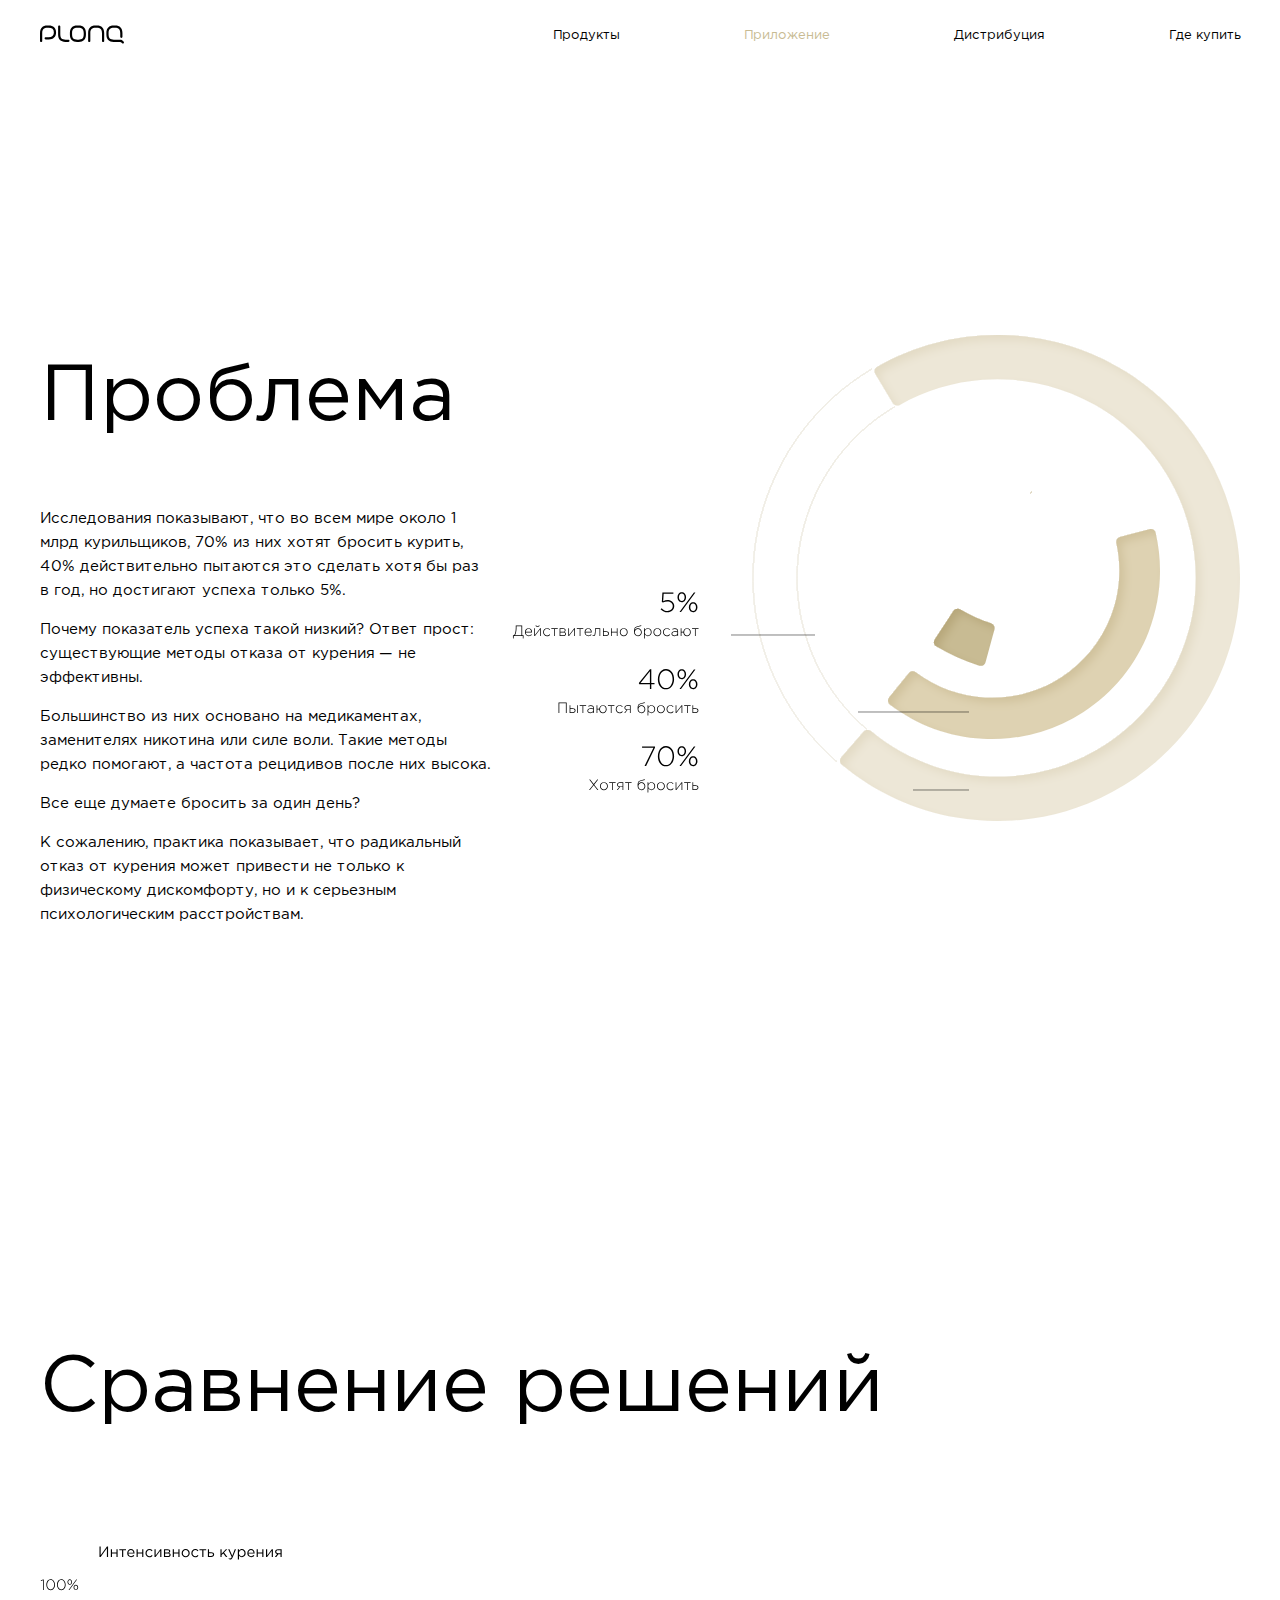
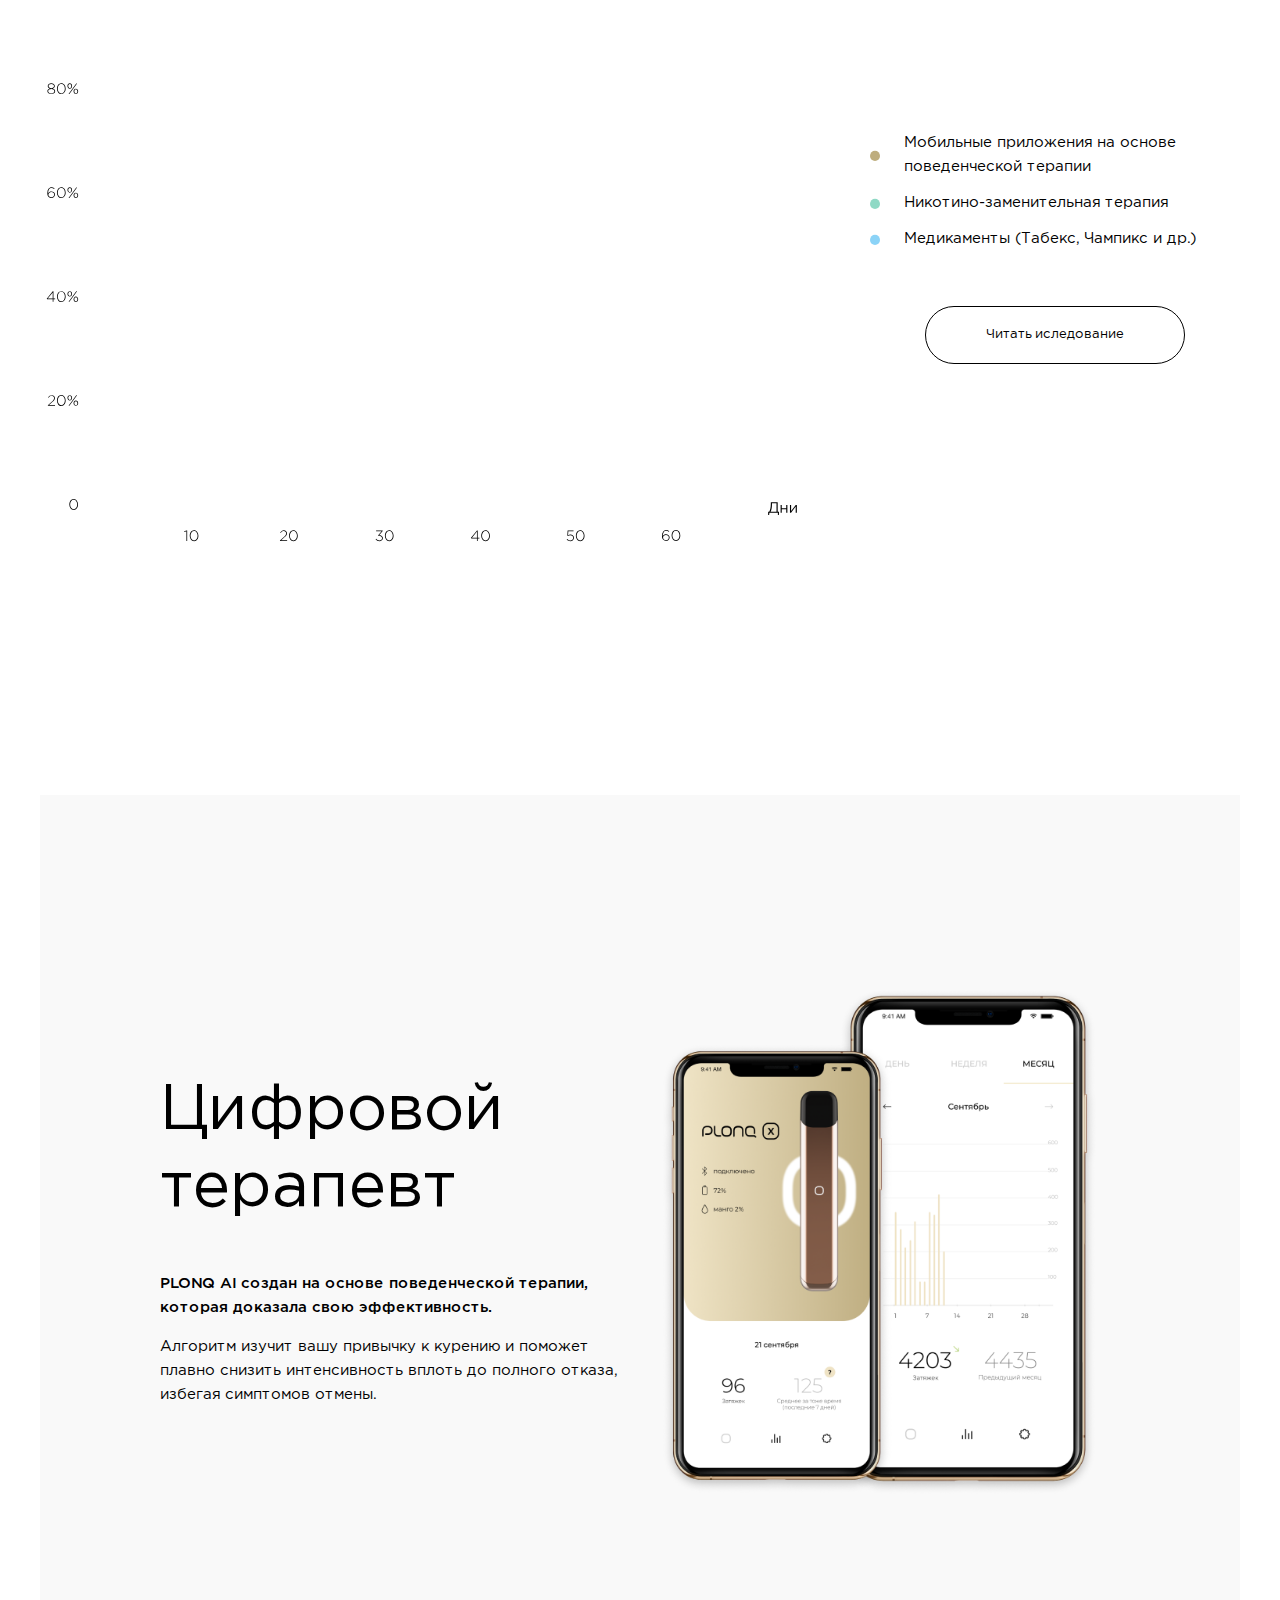
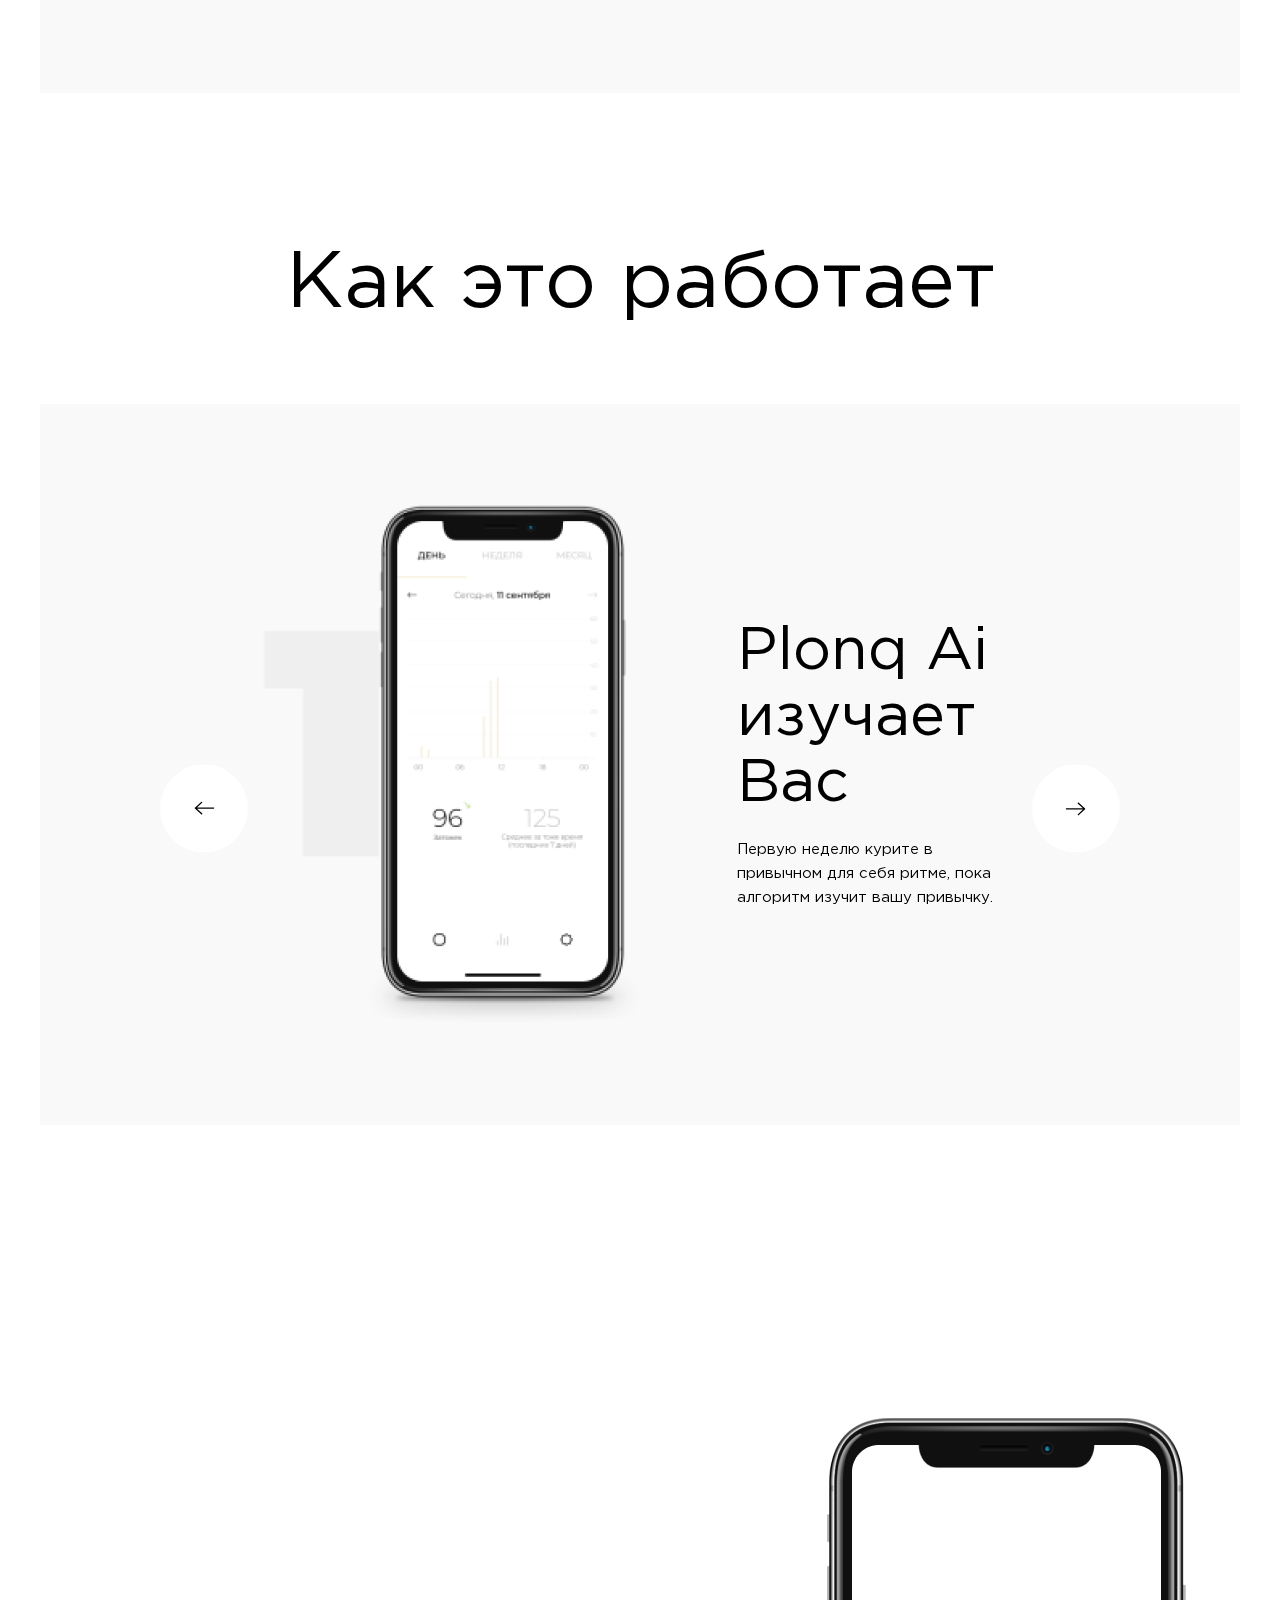
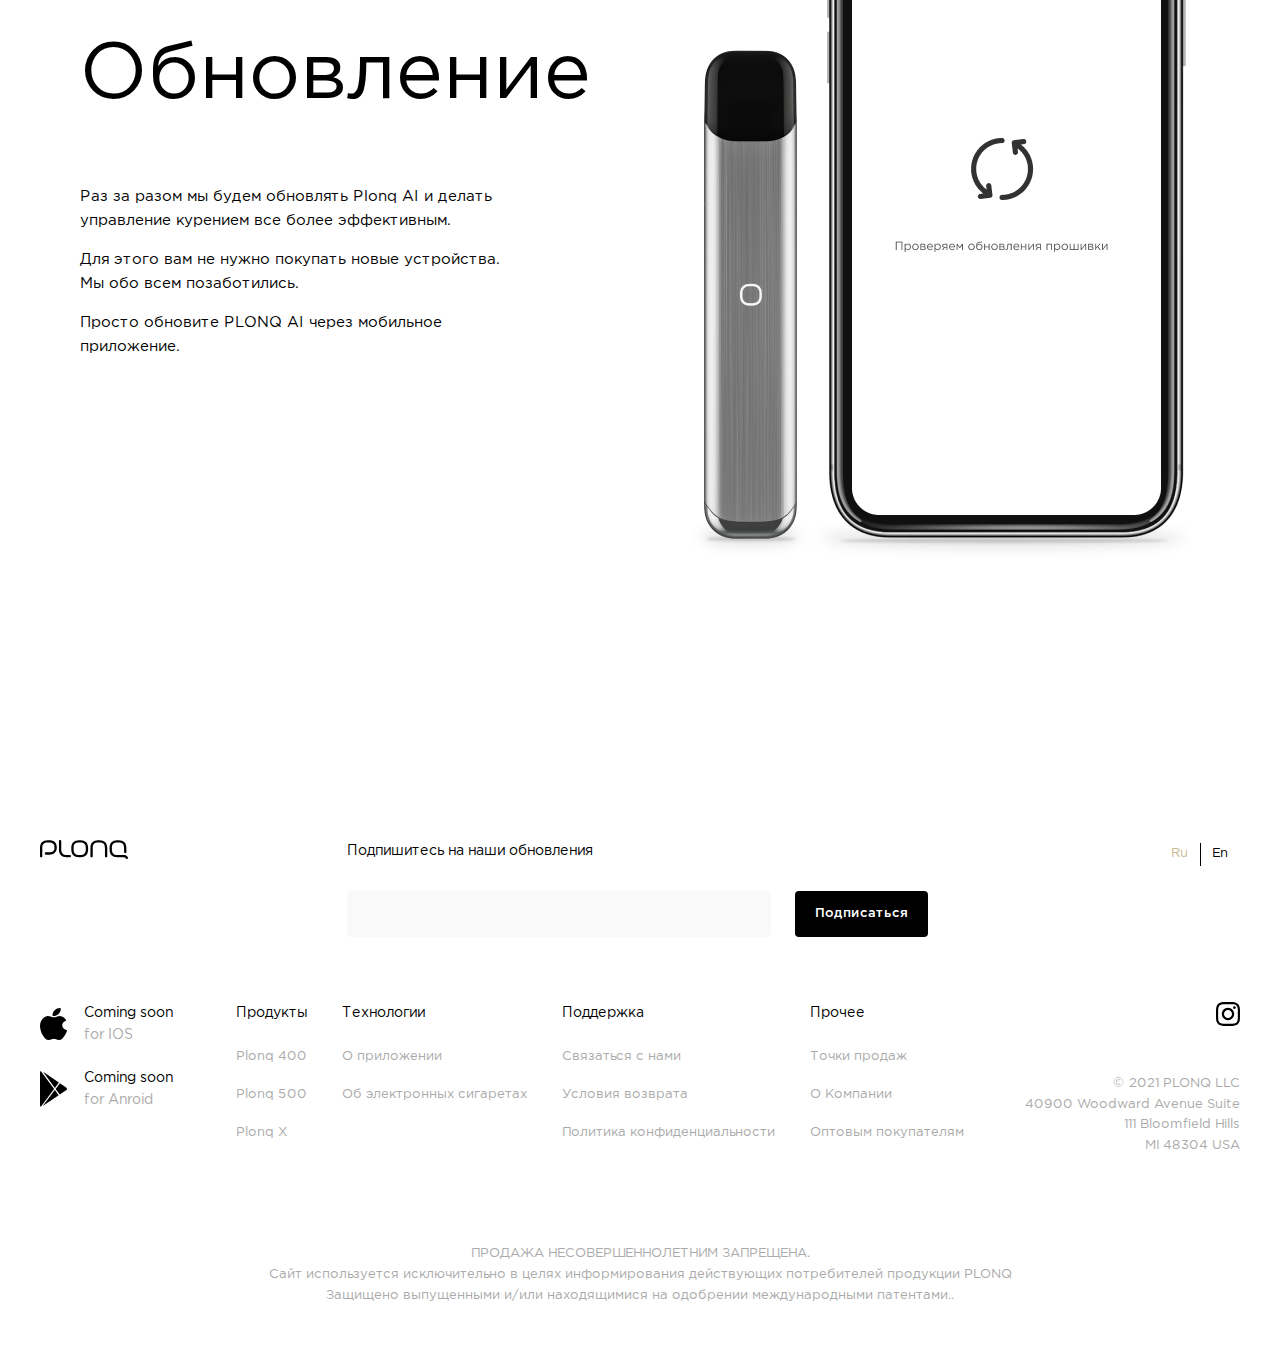
==== commit 1530f800: "Сверстана страница и половина 4 секции, поправлены svg анимации, адаптив" ====
--- a/app.html
+++ b/app.html
@@ -25,11 +25,11 @@
         </div>
         <nav class="header-nav">
           <ul class="header-nav__list">
-            <li class="header-nav__li"><a href="#" class="header-nav__link">Продукты</a></li>
+            <li class="header-nav__li"><a href="products.html" class="header-nav__link">Продукты</a></li>
             <li class="header-nav__li"><a href="app.html"
                 class="header-nav__link header-nav__link-active">Приложение</a></li>
             <li class="header-nav__li"><a href="#" class="header-nav__link">Дистрибуция</a></li>
-            <li class="header-nav__li"><a href="#" class="header-nav__link">Где купить</a></li>
+            <li class="header-nav__li"><a href="plonq.html" class="header-nav__link">Где купить</a></li>
           </ul>
         </nav>
         <div class="burger-menu">
@@ -330,8 +330,8 @@
     var svgLocation = document.getElementById("solution-diagram", "problem-diagram__svg").getBoundingClientRect();
     var offsetToTriggerAnimation = svgLocation.y + svgLocation.height;
 
-    const solutionDiagram = new Vivus('solution-diagram');
-    const problemDiagram = new Vivus('problem-diagram__svg');
+    const solutionDiagram = new Vivus('solution-diagram', {duration: 100});
+    const problemDiagram = new Vivus('problem-diagram__svg', {duration: 100});
     solutionDiagram.play(function scrollAnimTriggerCheck(evt) {
       var viewBottom = window.scrollY + window.innerHeight;
 
--- a/css/style.min.css
+++ b/css/style.min.css
@@ -1,2 +1,2 @@
-@font-face{font-family:"Gotham Pro";src:url("../fonts/GothamPro-Light.ttf") format("truetype");font-weight:300;font-style:normal}@font-face{font-family:"Gotham Pro";src:url("../fonts/GothamPro.ttf") format("truetype");font-weight:400;font-style:normal}@font-face{font-family:"Gotham Pro";src:url("../fonts/GothamPro-Medium.ttf") format("truetype");font-weight:500;font-style:normal}@font-face{font-family:"Gotham Pro";src:url("../fonts/GothamPro-Bold.ttf") format("truetype");font-weight:700;font-style:normal}html{width:100%;max-width:100%;overflow-x:hidden;font-size:16px}body{font-family:'Gotham Pro';font-weight:400;margin:0;color:#000000;line-height:1.6;width:100%;max-width:100%;overflow-x:hidden}main{background:url("../img/bg.png");background-repeat:no-repeat}*,*::before,*::after{-webkit-box-sizing:border-box;box-sizing:border-box}ul[class],ol[class]{padding:0}body,h1,h2,h3,h4,p,ul[class],ol[class],li,figure,figcaption,blockquote,dl,dd{margin:0;font-weight:inherit}ul,ol{list-style:none;padding:0}a:not([class]){text-decoration-skip-ink:auto}a{text-decoration:none;color:inherit}img{max-width:100%;display:block}svg{pointer-events:none}input,button,textarea,select{font:inherit}.primary--link{font-size:15px;line-height:21px;display:-webkit-box;display:-ms-flexbox;display:flex;-webkit-box-align:center;-ms-flex-align:center;align-items:center}.primary--link:hover{text-decoration:underline}.primary--link img{display:-webkit-box;display:-ms-flexbox;display:flex;margin-left:39px}.primary--button{border:1px solid #FFFFFF;-webkit-box-sizing:border-box;box-sizing:border-box;border-radius:100px;font-size:13px;line-height:24px;background:transparent;color:#FFFFFF;padding:16px 60px;cursor:pointer;position:relative;overflow:hidden;z-index:1;-webkit-transition:0.08s ease-in;transition:0.08s ease-in}.primary--button:hover{color:whitesmoke;border:1px solid transparent}.primary--button:before{content:"";position:absolute;background:#000000;bottom:0;left:0;right:0;top:100%;z-index:-1;-webkit-transition:top 0.09s ease-in;transition:top 0.09s ease-in}.primary--button:hover:before{top:0}@media (max-width: 576px){.primary--link{font-size:14px}.primary--link img{margin-left:18px}.primary--button{font-size:14px}}.container{max-width:1440px;width:100%;margin:0 auto}@media (max-width: 1440px){.container{max-width:1200px}}@media (max-width: 1200px){.container{max-width:960px}}@media (max-width: 992px){.container{max-width:720px}}@media (max-width: 768px){.container{max-width:95%}}@media (max-width: 576px){.container{width:100%;padding:0 7.5px}}.header{background:#FFFFFF;padding-top:22px;padding-bottom:22px}.header__inner{display:-webkit-box;display:-ms-flexbox;display:flex;-webkit-box-pack:justify;-ms-flex-pack:justify;justify-content:space-between;-webkit-box-align:center;-ms-flex-align:center;align-items:center}.header-pin{display:none}.header-pin img{max-width:22px;width:100%;max-height:33px;height:100%;margin:0 auto}.header-logo img{max-width:88px;width:100%;max-height:19px;height:100%}.header-nav__list{display:-webkit-box;display:-ms-flexbox;display:flex}.header-nav__li{margin-right:62px;margin-left:62px}.header-nav__li:first-child{margin-left:0}.header-nav__li:last-child{margin-right:0}.header-nav__link{font-size:13px;line-height:12px;color:#000000}.header-nav__link:hover{text-decoration:underline}.header-nav__link-active{color:#C8BB93}@media (max-width: 992px){.header-nav{display:none}.header__inner{-webkit-box-pack:justify;-ms-flex-pack:justify;justify-content:space-between}.header-pin{display:block}.header-logo{display:-webkit-box;display:-ms-flexbox;display:flex;-webkit-box-pack:center;-ms-flex-pack:center;justify-content:center;-webkit-box-align:center;-ms-flex-align:center;align-items:center}.header-logo img{max-width:126px;width:100%;margin:0 auto}}@media (max-width: 768px){.header-pin{padding-left:20px}.header-logo{margin-left:-20px}}@media (max-width: 576px){.header-pin{padding-left:20px}.header-logo{margin-left:-20px}}.burger-menu{display:none}.burger-menu__button{display:inline-block;position:absolute;top:0.5rem;right:5rem;z-index:10000;width:60px;height:60px;-webkit-transition:0.5s;transition:0.5s}.burger-menu__active .burger-menu__button,.burger-menu__active .burger-menu__lines{background-color:transparent}.burger-menu__active .burger-menu__lines::before{top:0;-webkit-transform:rotate(45deg);transform:rotate(45deg);background:#FFFFFF;width:30px;-webkit-transition:.2s;transition:.2s}.burger-menu__active .burger-menu__lines::after{top:0;-webkit-transform:rotate(-45deg);transform:rotate(-45deg);background:#FFFFFF;-webkit-transition:.2s;transition:.2s;width:30px}.burger-menu__lines,.burger-menu__lines::after,.burger-menu__lines::before{position:absolute;max-width:30px;height:2px;background:#000000;border-radius:8px}.burger-menu__lines{top:50%;left:50%;-webkit-transform:translate(-50%, -50%) scale(-1, 1);transform:translate(-50%, -50%) scale(-1, 1);width:22px}.burger-menu__lines::before{content:'';top:-8px;width:22px}.burger-menu__lines::after{content:'';top:8px;width:10px}.burger-menu__nav{position:fixed;top:0;z-index:1001;display:-webkit-box;display:-ms-flexbox;display:flex;-webkit-box-orient:vertical;-webkit-box-direction:normal;-ms-flex-flow:column;flex-flow:column;height:100vh;background:#000000;overflow-y:auto;right:-100%;width:100vw;text-align:start;list-style-type:none;-webkit-padding-start:0px;padding-inline-start:0px;-webkit-margin-before:0;margin-block-start:0;-webkit-margin-after:0;margin-block-end:0;-webkit-margin-start:0px;margin-inline-start:0px;-webkit-transition:0.5s;transition:0.5s}.burger-menu__nav li{list-style-type:none;margin-bottom:34px;text-align:center}.burger-menu__nav ul{list-style-type:none;-webkit-padding-start:15px;padding-inline-start:15px;padding-top:30%}.burger-menu__active .burger-menu__nav{right:0}.burger__link{text-decoration:none;font-weight:500;font-size:14px;line-height:17px;color:#F2F2FF}.burger-menu__overlay{display:none;position:fixed;top:0;right:0;width:200vw;height:100vh;z-index:1000}.burger-menu__active .burger-menu__overlay{display:block;background-color:rgba(0,0,0,0.5)}@media (max-width: 992px){.burger-menu{display:block}}@media (max-width: 768px){.burger-menu__button{right:2rem}}@media (max-width: 576px){.burger-menu__button{right:1rem}}.welcome{background:url("../img/welcome/welcome_bg.jpg");background-size:cover;background-repeat:no-repeat;background-position:center;padding-top:360px;padding-bottom:352px}.welcome-text{color:#FFFFFF;max-width:450px;width:100%}.welcome-text__img{position:relative}.welcome-text__img__main{max-width:388px;width:100%;max-height:78px;height:100%}.welcome-text__img__new{max-width:55px;width:100%;max-height:17px;height:100%;position:absolute;content:'';top:-25px;left:-55px}.welcome-text__title{font-size:21px;line-height:44px;margin-top:35px}.welcome-text__panel{margin-top:63px;display:-webkit-box;display:-ms-flexbox;display:flex;-webkit-box-pack:start;-ms-flex-pack:start;justify-content:flex-start}.welcome-text__panel__link{margin-right:61px}.welcome-text__panel__button:hover{color:#000000}.welcome-text__panel__button:before{background:#FFFFFF}@media (max-width: 992px){.welcome{background:url("../img/welcome/welcome_bg-tablet.jpg");background-size:cover;background-position:center;background-repeat:no-repeat;padding-top:136px;padding-bottom:62px}.welcome-text{text-align:center;margin:0 auto}.welcome-text__title{font-size:21px}.welcome-text__img__main{max-width:218px;width:100%;margin:0 auto}.welcome-text__img__new{top:-15px;left:80px;max-width:33px}.welcome-text__panel{margin-top:762px;color:#264F53;-webkit-box-pack:center;-ms-flex-pack:center;justify-content:center}.welcome-text__panel__button{color:#264F53;border:1px solid #264F53}}@media (max-width: 576px){.welcome{padding-top:77px;padding-bottom:27px}.welcome-text__title{font-size:15px;margin-top:20px;line-height:1.3}.welcome-text__img__main{max-width:147px;width:100%}.welcome-text__img__new{left:118px}.welcome-text__panel{margin-top:412px;-webkit-box-pack:center;-ms-flex-pack:center;justify-content:center}.welcome-text__panel__link{margin-right:28px}.welcome-text__panel__link img{margin-left:18px}.welcome-text__panel__button{padding:16px 35px}}.plonq-x{padding-top:201px}.plonq-x__inner{display:-webkit-box;display:-ms-flexbox;display:flex;-webkit-box-pack:center;-ms-flex-pack:center;justify-content:center;-webkit-box-align:center;-ms-flex-align:center;align-items:center}.plonq-x-text{color:#000000;max-width:450px;width:100%;margin-right:55px}.plonq-x-text__title{margin-top:61px;font-size:21px;line-height:44px;margin-top:35px}.plonq-x-text__panel{margin-top:68px;display:-webkit-box;display:-ms-flexbox;display:flex}.plonq-x-text__panel__soon{font-size:15px;color:#C8BB93;margin-left:35px}.plonq-x__image img{max-width:480px;width:100%;margin:0 auto}@media (max-width: 992px){.plonq-x{padding-top:147px}.plonq-x__inner{-webkit-box-orient:vertical;-webkit-box-direction:normal;-ms-flex-direction:column;flex-direction:column}.plonq-x-text{margin:0 auto}.plonq-x-text__img img{margin:0 auto}.plonq-x-text__title{text-align:center}.plonq-x-text__panel{-webkit-box-pack:center;-ms-flex-pack:center;justify-content:center}.plonq-x-image{margin:100px auto 0 auto}}@media (max-width: 576px){.plonq-x{padding-top:71px}.plonq-x-text__title{font-size:17px;line-height:1.3;margin-top:20px}.plonq-x-text__panel{margin-top:32px}.plonq-x-text__panel__link{margin-right:32px}.plonq-x-text__panel__soon{font-size:14px}.plonq-x-image{margin-top:60px}.plonq-x-text__img img{width:121px;max-width:100%}.plonq-x-text__panel__soon{margin-left:15px}}.goods{padding-top:198px}.goods__inner{display:-webkit-box;display:-ms-flexbox;display:flex;-ms-flex-wrap:wrap;flex-wrap:wrap;-webkit-box-pack:center;-ms-flex-pack:center;justify-content:center}.goods-item{display:-webkit-box;display:-ms-flexbox;display:flex;-webkit-box-align:center;-ms-flex-align:center;align-items:center;max-width:536px;width:100%;margin-bottom:80px}.goods-item:nth-child(odd){margin-right:186px}.goods-item__text{margin-left:87px}.goods-item__title-photo{max-width:204px;width:100%}.goods-item__description{margin-top:54px;font-size:15px;color:#000000}.goods-item__price{margin-top:18px;font-size:21px;font-weight:800}.goods-item__soon{margin-top:85px;color:#C8BB93;font-size:15px}.goods-item__button{margin-top:43px}.goods-item__button button{border:1px solid #000000;color:#000000}@media (max-width: 1440px){.goods-item{margin-bottom:60px}.goods-item:nth-child(odd){margin-right:116px}__text{margin-left:40px}}@media (max-width: 1200px){.goods-item{width:436px}.goods-item:nth-child(odd){margin-right:80px}.goods-item__text{margin-left:40px}}@media (max-width: 992px){.goods__inner{-webkit-box-orient:vertical;-webkit-box-direction:normal;-ms-flex-direction:column;flex-direction:column;-webkit-box-pack:center;-ms-flex-pack:center;justify-content:center}.goods-item{margin:50px auto;max-width:100%}.goods-item:nth-child(odd){margin-right:auto}.goods-item:first-child{margin-top:0}.goods-item:last-child{margin-bottom:0}.goods-item__photo{max-width:122px;width:100%}.goods-item__photo img{width:100%;height:402px}.goods-item__text{margin-left:103px}}@media (max-width: 576px){.goods{padding-top:125px}.goods-item{-webkit-box-orient:vertical;-webkit-box-direction:normal;-ms-flex-direction:column;flex-direction:column}.goods-item__photo{margin:0 auto;max-width:100%}.goods-item__photo img{max-width:144px;width:100%;height:440px;margin:0 auto}.goods-item__text{margin:31px auto 18px auto;text-align:center}.goods-item__price{margin-top:12px}.goods-item__soon{margin-top:35px}.goods-item__title-photo{margin:0 auto}.goods-item__title-photo img{max-width:140px;width:100%;margin:0 auto}}.more{padding-top:172px;padding-bottom:173px}.more__inner{display:-webkit-box;display:-ms-flexbox;display:flex;-webkit-box-orient:vertical;-webkit-box-direction:normal;-ms-flex-direction:column;flex-direction:column}.more-map__img img{max-width:100%;width:100%}.more-map__panel{background:#F9F9F9;text-align:center;padding-top:36px;padding-bottom:48px}.more-map__panel__text{font-size:22px;max-width:260px;width:100%;margin:0 auto}.more-map__panel__button{margin-top:48px}.more-map__panel__button button{border:1px solid #000000;color:#000000}.more-blocks{margin-top:32px;display:-webkit-box;display:-ms-flexbox;display:flex}.more-blocks__item{display:-webkit-box;display:-ms-flexbox;display:flex;-webkit-box-align:center;-ms-flex-align:center;align-items:center;padding:44px 64px 27px 128px;background:#F9F9F9;margin-right:32px;max-width:50%;width:100%}.more-blocks__item:first-child{padding-bottom:0}.more-blocks__item:first-child .more-blocks__item__text{margin-right:102px}.more-blocks__item:last-child{margin-right:0}.more-blocks__item__text{margin-right:32px;padding-bottom:27px;max-width:296px;width:100%;font-size:15px}.more-blocks__item__title{font-size:23px;line-height:1.2}.more-blocks__item__description{margin-top:28px}.more-blocks__item__panel{margin-top:53px}@media (max-width: 1200px){.more-blocks{-webkit-box-orient:vertical;-webkit-box-direction:normal;-ms-flex-direction:column;flex-direction:column}.more-blocks__item{max-width:100%;width:100%;margin:12px 0px;padding:72px 76px 45px 72px;-webkit-box-pack:center;-ms-flex-pack:center;justify-content:center}.more-blocks__item:first-child{margin-top:0;padding-bottom:0;padding-top:17px}.more-blocks__item:last-child{margin-bottom:0}}@media (max-width: 768px){.more-blocks__item{padding-right:42px}.more-blocks__item__photo img{max-width:100%;width:100%}.more-blocks__item__title{font-size:15px}.more-blocks__item__description{font-size:12px}.more-blocks__item__text{max-width:246px}}@media (max-width: 576px){.more{padding-top:133px;padding-bottom:46px}.more-blocks__item{padding-left:34px;padding-right:26px;padding-top:56px}.more-blocks__item:first-child .more-blocks__item__text{margin-right:15px}.more-blocks__item__text{margin-right:15px}}.problem{padding-top:264px}.problem__inner{display:-webkit-box;display:-ms-flexbox;display:flex;-webkit-box-pack:justify;-ms-flex-pack:justify;justify-content:space-between}.problem-text{max-width:450px;width:100%}.problem-text__title{font-size:40px}.problem-text__p{font-size:15px;margin-top:38px}.problem-text__p p{-webkit-padding-before:0.5em;padding-block-start:0.5em;-webkit-padding-after:0.5em;padding-block-end:0.5em}@media (max-width: 1200px){.problem{padding-top:181px}.problem__inner{-webkit-box-orient:vertical;-webkit-box-direction:normal;-ms-flex-direction:column;flex-direction:column}.problem-diagram{margin-top:68px;display:-webkit-box;display:-ms-flexbox;display:flex;-webkit-box-pack:center;-ms-flex-pack:center;justify-content:center}.problem-text{max-width:500px}}@media (max-width: 992px){.problem{padding-top:70px}.problem-text__title{font-size:23px}.problem-text__p{font-size:15px}.problem-diagram object{max-width:80%;width:100%;margin:0 auto}}@media (max-width: 768px){.problem-diagram object{max-width:100%}.problem-text{max-width:100%}.problem-text__p{margin-top:15px}}@media (max-width: 576px){.problem{padding-top:52px}.problem-text__title{font-size:21px}.problem-text__p{font-size:13px}}.solution{padding-top:390px}.solution__inner{margin-top:88px;display:-webkit-box;display:-ms-flexbox;display:flex;-webkit-box-pack:justify;-ms-flex-pack:justify;justify-content:space-between;-webkit-box-align:center;-ms-flex-align:center;align-items:center}.solution__title{font-size:40px}.solution-text{max-width:370px;width:100%}.solution-point{display:-webkit-box;display:-ms-flexbox;display:flex;-webkit-box-align:center;-ms-flex-align:center;align-items:center;margin-bottom:12px}.solution-point:last-child{margin-bottom:0}.solution-point__text{max-width:370px;width:100%;font-size:15px}.solution-point__bull{margin-right:24px}.solution-point__bull img{max-width:12px;width:100%;max-height:12px;height:100%}.solution-panel{margin-top:55px;display:-webkit-box;display:-ms-flexbox;display:flex;-webkit-box-pack:center;-ms-flex-pack:center;justify-content:center}.solution-panel__button{border:1px solid #000000;color:#000000}.solution-mobile-panel{display:none}.solution-mobile-panel__button{border:1px solid #000000;color:#000000}@media (max-width: 1200px){.solution{padding-top:216px}.solution__inner{-webkit-box-orient:vertical;-webkit-box-direction:normal;-ms-flex-direction:column;flex-direction:column;-webkit-box-align:start;-ms-flex-align:start;align-items:flex-start;-webkit-box-pack:center;-ms-flex-pack:center;justify-content:center;margin-top:41px}.solution-text{-webkit-box-ordinal-group:1;-ms-flex-order:0;order:0;max-width:100%;width:100%}.solution-point__text{max-width:100%;width:100%}.solution-diagram{-webkit-box-ordinal-group:2;-ms-flex-order:1;order:1;display:-webkit-box;display:-ms-flexbox;display:flex;margin:86px auto 0px auto}.solution-mobile-panel{display:-webkit-box;display:-ms-flexbox;display:flex;margin:51px auto 0px auto;-webkit-box-ordinal-group:3;-ms-flex-order:2;order:2}.solution-panel{display:none}}@media (max-width: 992px){.solution{padding-top:171px}.solution__title{font-size:23px}.solution-diagram object{max-width:80%;width:100%;margin:0 auto}}@media (max-width: 768px){.solution{padding-top:137px}.solution__title{font-size:23px}.solution-diagram object{max-width:100%}}@media (max-width: 576px){.solution{padding-top:105px}.solution__title{font-size:21px}.solution-point__text{font-size:13px}.solution-diagram{margin-top:47px}.solution-mobile-panel__button{font-size:13px;padding:11px 30px}}.therapist{padding-top:240px}.therapist__inner{background:#F9F9F9;padding:178px 130px 178px 120px;display:-webkit-box;display:-ms-flexbox;display:flex;-webkit-box-pack:justify;-ms-flex-pack:justify;justify-content:space-between;-webkit-box-align:center;-ms-flex-align:center;align-items:center}.therapist-text{max-width:500px;width:100%}.therapist-text__title{font-size:32px;line-height:1.2}.therapist-text__p{font-size:15px;margin-top:38px}.therapist-text__p p{-webkit-padding-after:0.5em;padding-block-end:0.5em;-webkit-padding-before:0.5em;padding-block-start:0.5em}.therapist-text__p p:first-child{font-weight:500}@media (max-width: 1440px){.therapist-text{max-width:460px;margin-right:32px}}@media (max-width: 992px){.therapist{padding-top:165px}.therapist-text__title{font-size:23px}.therapist__inner{padding:128px 50px 128px 50px}}@media (max-width: 576px){.therapist{padding-top:140px}.therapist__inner{-webkit-box-orient:vertical;-webkit-box-direction:normal;-ms-flex-direction:column;flex-direction:column;-webkit-box-align:start;-ms-flex-align:start;align-items:flex-start;padding:38px 40px 80px 40px}.therapist-text__title{font-size:21px}.therapist-text__p{font-size:13px;margin-top:25px}.therapist-photo{margin-top:38px;display:-webkit-box;display:-ms-flexbox;display:flex;-webkit-box-pack:center;-ms-flex-pack:center;justify-content:center}.therapist-photo img{margin:0 auto}}.howItWorks{padding-top:128px}.howItWorks__title{font-size:40px;text-align:center}.howItWorks__inner{margin-top:55px;padding:100px 120px 100px 120px;background:#F9F9F9}.howItWorks-slider{position:relative;padding:0 90px}.howItWorks-slider .slick-list{overflow:hidden}.howItWorks-slider .slick-track{display:-webkit-box;display:-ms-flexbox;display:flex}.howItWorks-slider .slick-arrow{position:absolute;top:50%;z-index:10;font-size:0;max-width:88px;width:100%;max-height:88px;height:100%;border:none;outline:none;cursor:pointer}.howItWorks-slider .slick-arrow.slick-prev{left:0;background:url("../img/howItWorks/arrow_Left.svg") 0 0 no-repeat;background-position:center;background-size:cover}.howItWorks-slider .slick-arrow.slick-next{right:0;background:url("../img/howItWorks/arrow_Right.svg") 0 0 no-repeat;background-position:center;background-size:cover}.howItWorks__item{display:-webkit-box;display:-ms-flexbox;display:flex;-webkit-box-align:center;-ms-flex-align:center;align-items:center;-webkit-box-pack:center;-ms-flex-pack:center;justify-content:center}.howItWorks__item__photo{margin-right:88px}.howItWorks__item__text{max-width:280px;width:100%}.howItWorks__item__title{font-size:30px;line-height:1.1}.howItWorks__item__p{font-size:15px;margin-top:21px}@media (max-width: 992px){.howItWorks{padding-top:136px}.howItWorks__inner{padding-right:15px;padding-left:15px}.howItWorks__title{font-size:23px}.howItWorks-slider .slick-arrow{width:60px;height:60px}.howItWorks__item__title{font-size:23px}.howItWorks__item__text{max-width:184px}.howItWorks__item__photo{margin-right:23px;max-width:80%;width:100%}.howItWorks__item__photo img{max-width:100%;width:100%}}@media (max-width: 576px){.howItWorks{padding-top:120px}.howItWorks__inner{margin-top:28px;padding-right:10px;padding-left:19px;padding-bottom:70px}.howItWorks-slider{padding:0 20px}.howItWorks-slider .slick-arrow{width:40px;height:40px}.howItWorks__item{-webkit-box-orient:vertical;-webkit-box-direction:normal;-ms-flex-direction:column;flex-direction:column;-webkit-box-align:start;-ms-flex-align:start;align-items:flex-start;-webkit-box-pack:center;-ms-flex-pack:center;justify-content:center}.howItWorks__item__photo{max-width:70%;width:100%;margin:0 auto}.howItWorks__item__text{max-width:100%;margin:21px auto 0px auto;text-align:center}.howItWorks__item__title{font-size:18px}.howItWorks__item__p{font-size:13px}}.update{padding-top:292px;padding-bottom:188px}.update__inner{display:-webkit-box;display:-ms-flexbox;display:flex;-webkit-box-pack:justify;-ms-flex-pack:justify;justify-content:space-between;-webkit-box-align:center;-ms-flex-align:center;align-items:center}.update-text{max-width:430px;width:100%}.update-text__title{font-size:40px}.update-text__p{font-size:15px;margin-top:38px}.update-text__p p{-webkit-padding-after:0.5em;padding-block-end:0.5em;-webkit-padding-before:0.5em;padding-block-start:0.5em}.update-photo img{max-width:100%;width:100%;margin:0 auto}@media (max-width: 1440px){.update__inner{padding:0 40px}}@media (max-width: 1200px){.update-text{margin-right:32px}}@media (max-width: 992px){.update{padding-top:113px;padding-bottom:113px}.update-text{max-width:280px;width:100%;margin-right:73px}.update-text__title{font-size:23px}}@media (max-width: 576px){.update{padding-top:120px;padding-bottom:113px}.update__inner{-webkit-box-orient:vertical;-webkit-box-direction:normal;-ms-flex-direction:column;flex-direction:column;-webkit-box-align:start;-ms-flex-align:start;align-items:flex-start;padding:0}.update-text{max-width:100%}.update-text__title{font-size:21px}.update-text__p{margin-top:25px;font-size:13px}.update-photo{margin-top:38px}}.footer{padding-top:90px;padding-bottom:58px}.footer__inner{display:-webkit-box;display:-ms-flexbox;display:flex;-webkit-box-orient:vertical;-webkit-box-direction:normal;-ms-flex-direction:column;flex-direction:column}.footer-high{display:-webkit-box;display:-ms-flexbox;display:flex;-webkit-box-pack:justify;-ms-flex-pack:justify;justify-content:space-between}.footer-high__logo img{max-width:88px;width:100%}.footer-high__hub{display:-webkit-box;display:-ms-flexbox;display:flex;-webkit-box-orient:vertical;-webkit-box-direction:normal;-ms-flex-direction:column;flex-direction:column;max-width:600px;width:100%}.footer-high__hub__title{font-size:14px;color:#000000}.footer-high__hub__search{margin-top:29px}.footer-high__hub__search-form{display:-webkit-box;display:-ms-flexbox;display:flex}.footer-high__hub__search input[type=text]{background:#F9F9F9;border-radius:4px;border:none;outline:none;max-width:424px;width:100%;margin-right:24px;padding:10px}.footer-high__hub__search button[type=submit]{background:#000000;border:1px solid transparent;border-radius:4px;color:#FFFFFF;font-size:13px;font-weight:500;padding:10px 20px;border:none;outline:none;cursor:pointer}.footer-high__lang__option{background:transparent;border:0;border-right:1px solid #000000;outline:none;padding-right:12px;cursor:pointer;font-size:13px}.footer-high__lang__option:last-child{border-right:none}.footer-high__lang__active{color:#C8BB93}.footer-mid{margin-top:65px;display:-webkit-box;display:-ms-flexbox;display:flex;-webkit-box-pack:justify;-ms-flex-pack:justify;justify-content:space-between}.footer-mid__apps{display:-webkit-box;display:-ms-flexbox;display:flex;-webkit-box-orient:vertical;-webkit-box-direction:normal;-ms-flex-direction:column;flex-direction:column}.footer-mid__app{max-width:160px;width:100%;margin-bottom:20px;display:-webkit-box;display:-ms-flexbox;display:flex;-webkit-box-align:center;-ms-flex-align:center;align-items:center}.footer-mid__app:last-child{margin-bottom:0}.footer-mid__app__logo{max-width:20%;width:100%;margin-right:17px}.footer-mid__app__logo img{max-width:100%;width:100%}.footer-mid__app__text{max-width:80%;width:100%;font-size:14px}.footer-mid__app__for{color:#AAAAAA}.footer-mid__categories{display:-webkit-box;display:-ms-flexbox;display:flex}.footer-mid__categories__col{display:-webkit-box;display:-ms-flexbox;display:flex;-webkit-box-orient:vertical;-webkit-box-direction:normal;-ms-flex-direction:column;flex-direction:column;margin-right:69px}.footer-mid__categories__col:last-child{margin-right:0}.footer-mid__categories__title{color:#000000;font-size:14px;margin-bottom:23px}.footer-mid__categories__name{color:#AAAAAA;font-size:13px;margin-bottom:17px}.footer-mid__categories__name:last-child{margin-bottom:0}.footer-mid__watermark__inst{display:-webkit-box;display:-ms-flexbox;display:flex;-webkit-box-pack:end;-ms-flex-pack:end;justify-content:flex-end}.footer-mid__watermark__inst img{max-width:24px;width:100%}.footer-mid__watermark__text{margin-top:48px;font-size:13px;color:#AAAAAA;text-align:right}.footer-bottom{margin-top:87px}.footer-bottom__alert{color:#AAAAAA;font-size:13px;text-align:center}.footer-bottom__alert__title{text-transform:uppercase}@media (max-width: 1440px){.footer-mid__categories__col{margin-right:35px}}@media (max-width: 1200px){.footer-high__logo{display:none}.footer-high__hub{-webkit-box-orient:horizontal;-webkit-box-direction:normal;-ms-flex-direction:row;flex-direction:row;-webkit-box-align:center;-ms-flex-align:center;align-items:center;max-width:700px}.footer-high__hub__title{font-size:12px;margin-right:20px}.footer-high__hub__search{margin-top:0}.footer-high__hub__search input[type=text]{padding:5px;margin-right:13px;font-size:12px}.footer-high__hub__search button[type=submit]{padding:5px 10px}.footer-mid{-webkit-box-orient:vertical;-webkit-box-direction:normal;-ms-flex-direction:column;flex-direction:column}.footer-mid__categories{-webkit-box-ordinal-group:1;-ms-flex-order:0;order:0}.footer-mid__categories__col{margin-right:52px}.footer-mid__apps{-webkit-box-ordinal-group:2;-ms-flex-order:1;order:1;margin-top:40px;-webkit-box-orient:horizontal;-webkit-box-direction:normal;-ms-flex-direction:row;flex-direction:row;-webkit-box-align:center;-ms-flex-align:center;align-items:center}.footer-mid__app{margin-bottom:0;margin-right:32px}.footer-mid__app:last-child{margin-right:0}.footer-mid__watermark{margin-top:40px}.footer-mid__watermark__inst{-webkit-box-pack:start;-ms-flex-pack:start;justify-content:flex-start}.footer-mid__watermark__text{text-align:start;margin-top:19px}}@media (max-width: 992px){.footer{padding-bottom:25px;padding-top:30px}.footer-high__hub__search-form button[type=submit]{font-size:10px}.footer-high__lang{display:-webkit-box;display:-ms-flexbox;display:flex}.footer-high__lang__option{font-size:12px}.footer-mid{margin-top:52px;-webkit-box-pack:start;-ms-flex-pack:start;justify-content:flex-start}.footer-mid__categories__col{margin-right:35px}.footer-mid__categories__title{font-size:12px}.footer-mid__categories__name{font-size:12px}.footer-mid__watermark__text{font-size:11px;margin-top:9px}.footer-mid__watermark__inst img{max-width:19px}.footer-bottom__alert{font-size:11px}}@media (max-width: 768px){.footer-high{-webkit-box-orient:vertical;-webkit-box-direction:normal;-ms-flex-direction:column;flex-direction:column}.footer-high__hub{-webkit-box-ordinal-group:2;-ms-flex-order:1;order:1;margin-top:21px;-webkit-box-orient:vertical;-webkit-box-direction:normal;-ms-flex-direction:column;flex-direction:column;-webkit-box-align:start;-ms-flex-align:start;align-items:flex-start;max-width:100%;width:100%}.footer-high__hub__search{margin-top:12px;max-width:100%;width:100%}.footer-high__lang{-webkit-box-ordinal-group:1;-ms-flex-order:0;order:0}.footer-mid{margin-top:26px}.footer-mid__categories{-ms-flex-wrap:wrap;flex-wrap:wrap}.footer-mid__categories__title{margin-bottom:12px}.footer-mid__categories__name{margin-bottom:10px}.footer-mid__categories__col{margin-bottom:21px;margin-right:52px;max-width:25%;width:100%}.footer-mid__watermark{margin-top:26px}.footer-mid__app__text{font-size:10px}.footer-mid__app__logo{max-width:10%}.footer-bottom{margin-top:56px}.footer-bottom__alert{font-size:8px}}@media (max-width: 576px){.footer-mid__categories__col{max-width:32%}.footer-mid__apps{margin-top:30px}.footer-bottom{margin-top:25px}.footer-bottom__alert{text-align:left}}
+@font-face{font-family:"Gotham Pro";src:url("../fonts/GothamPro-Light.ttf") format("truetype");font-weight:300;font-style:normal}@font-face{font-family:"Gotham Pro";src:url("../fonts/GothamPro.ttf") format("truetype");font-weight:400;font-style:normal}@font-face{font-family:"Gotham Pro";src:url("../fonts/GothamPro-Medium.ttf") format("truetype");font-weight:500;font-style:normal}@font-face{font-family:"Gotham Pro";src:url("../fonts/GothamPro-Bold.ttf") format("truetype");font-weight:700;font-style:normal}html{width:100%;max-width:100%;overflow-x:hidden;font-size:16px}body{font-family:'Gotham Pro';font-weight:400;margin:0;color:#000000;line-height:1.6;width:100%;max-width:100%;overflow-x:hidden}main{background:url("../img/bg.png");background-repeat:no-repeat}*,*::before,*::after{-webkit-box-sizing:border-box;box-sizing:border-box}ul[class],ol[class]{padding:0}body,h1,h2,h3,h4,p,ul[class],ol[class],li,figure,figcaption,blockquote,dl,dd{margin:0;font-weight:inherit}ul,ol{list-style:none;padding:0}a:not([class]){text-decoration-skip-ink:auto}a{text-decoration:none;color:inherit}img{max-width:100%;display:block}svg{pointer-events:none}input,button,textarea,select{font:inherit}.primary--link{font-size:15px;line-height:21px;display:-webkit-box;display:-ms-flexbox;display:flex;-webkit-box-align:center;-ms-flex-align:center;align-items:center}.primary--link:hover{text-decoration:underline}.primary--link img{display:-webkit-box;display:-ms-flexbox;display:flex;margin-left:39px}.primary--button{border:1px solid #FFFFFF;-webkit-box-sizing:border-box;box-sizing:border-box;border-radius:100px;font-size:13px;line-height:24px;background:transparent;color:#FFFFFF;padding:16px 60px;cursor:pointer;position:relative;overflow:hidden;z-index:1;-webkit-transition:0.08s ease-in;transition:0.08s ease-in}.primary--button:hover{color:whitesmoke;border:1px solid transparent}.primary--button:before{content:"";position:absolute;background:#000000;bottom:0;left:0;right:0;top:100%;z-index:-1;-webkit-transition:top 0.09s ease-in;transition:top 0.09s ease-in}.primary--button:hover:before{top:0}@media (max-width: 576px){.primary--link{font-size:14px}.primary--link img{margin-left:18px}.primary--button{font-size:14px}}.container{max-width:1440px;width:100%;margin:0 auto}@media (max-width: 1440px){.container{max-width:1200px}}@media (max-width: 1200px){.container{max-width:960px}}@media (max-width: 992px){.container{max-width:720px}}@media (max-width: 768px){.container{max-width:95%}}@media (max-width: 576px){.container{width:100%;padding:0 7.5px}}.header{background:#FFFFFF;padding-top:22px;padding-bottom:22px}.header__inner{display:-webkit-box;display:-ms-flexbox;display:flex;-webkit-box-pack:justify;-ms-flex-pack:justify;justify-content:space-between;-webkit-box-align:center;-ms-flex-align:center;align-items:center}.header-pin{display:none}.header-pin img{max-width:22px;width:100%;max-height:33px;height:100%;margin:0 auto}.header-logo img{max-width:88px;width:100%;max-height:19px;height:100%}.header-nav__list{display:-webkit-box;display:-ms-flexbox;display:flex}.header-nav__li{margin-right:62px;margin-left:62px}.header-nav__li:first-child{margin-left:0}.header-nav__li:last-child{margin-right:0}.header-nav__link{font-size:13px;line-height:12px;color:#000000}.header-nav__link:hover{text-decoration:underline}.header-nav__link-active{color:#C8BB93}@media (max-width: 992px){.header-nav{display:none}.header__inner{-webkit-box-pack:justify;-ms-flex-pack:justify;justify-content:space-between}.header-pin{display:block}.header-logo{display:-webkit-box;display:-ms-flexbox;display:flex;-webkit-box-pack:center;-ms-flex-pack:center;justify-content:center;-webkit-box-align:center;-ms-flex-align:center;align-items:center}.header-logo img{max-width:126px;width:100%;margin:0 auto}}@media (max-width: 768px){.header-pin{padding-left:20px}.header-logo{margin-left:-20px}}@media (max-width: 576px){.header-pin{padding-left:20px}.header-logo{margin-left:-20px}}.burger-menu{display:none}.burger-menu__button{display:inline-block;position:absolute;top:0.5rem;right:5rem;z-index:10000;width:60px;height:60px;-webkit-transition:0.5s;transition:0.5s}.burger-menu__active .burger-menu__button,.burger-menu__active .burger-menu__lines{background-color:transparent}.burger-menu__active .burger-menu__lines::before{top:0;-webkit-transform:rotate(45deg);transform:rotate(45deg);background:#FFFFFF;width:30px;-webkit-transition:.2s;transition:.2s}.burger-menu__active .burger-menu__lines::after{top:0;-webkit-transform:rotate(-45deg);transform:rotate(-45deg);background:#FFFFFF;-webkit-transition:.2s;transition:.2s;width:30px}.burger-menu__lines,.burger-menu__lines::after,.burger-menu__lines::before{position:absolute;max-width:30px;height:2px;background:#000000;border-radius:8px}.burger-menu__lines{top:50%;left:50%;-webkit-transform:translate(-50%, -50%) scale(-1, 1);transform:translate(-50%, -50%) scale(-1, 1);width:22px}.burger-menu__lines::before{content:'';top:-8px;width:22px}.burger-menu__lines::after{content:'';top:8px;width:10px}.burger-menu__nav{position:fixed;top:0;z-index:1001;display:-webkit-box;display:-ms-flexbox;display:flex;-webkit-box-orient:vertical;-webkit-box-direction:normal;-ms-flex-flow:column;flex-flow:column;height:100vh;background:#000000;overflow-y:auto;right:-100%;width:100vw;text-align:start;list-style-type:none;-webkit-padding-start:0px;padding-inline-start:0px;-webkit-margin-before:0;margin-block-start:0;-webkit-margin-after:0;margin-block-end:0;-webkit-margin-start:0px;margin-inline-start:0px;-webkit-transition:0.5s;transition:0.5s}.burger-menu__nav li{list-style-type:none;margin-bottom:34px;text-align:center}.burger-menu__nav ul{list-style-type:none;-webkit-padding-start:15px;padding-inline-start:15px;padding-top:30%}.burger-menu__active .burger-menu__nav{right:0}.burger__link{text-decoration:none;font-weight:500;font-size:14px;line-height:17px;color:#F2F2FF}.burger-menu__overlay{display:none;position:fixed;top:0;right:0;width:200vw;height:100vh;z-index:1000}.burger-menu__active .burger-menu__overlay{display:block;background-color:rgba(0,0,0,0.5)}@media (max-width: 992px){.burger-menu{display:block}}@media (max-width: 768px){.burger-menu__button{right:2rem}}@media (max-width: 576px){.burger-menu__button{right:1rem}}.welcome{background:url("../img/welcome/welcome_bg.jpg");background-size:cover;background-repeat:no-repeat;background-position:center;padding-top:360px;padding-bottom:352px}.welcome-text{color:#FFFFFF;max-width:450px;width:100%}.welcome-text__img{position:relative}.welcome-text__img__main{max-width:388px;width:100%;max-height:78px;height:100%}.welcome-text__img__new{max-width:55px;width:100%;max-height:17px;height:100%;position:absolute;content:'';top:-25px;left:-55px}.welcome-text__title{font-size:21px;line-height:44px;margin-top:35px}.welcome-text__panel{margin-top:63px;display:-webkit-box;display:-ms-flexbox;display:flex;-webkit-box-pack:start;-ms-flex-pack:start;justify-content:flex-start}.welcome-text__panel__link{margin-right:61px}.welcome-text__panel__button:hover{color:#000000}.welcome-text__panel__button:before{background:#FFFFFF}@media (max-width: 992px){.welcome{background:url("../img/welcome/welcome_bg-tablet.jpg");background-size:cover;background-position:center;background-repeat:no-repeat;padding-top:136px;padding-bottom:62px}.welcome-text{text-align:center;margin:0 auto}.welcome-text__title{font-size:21px}.welcome-text__img__main{max-width:218px;width:100%;margin:0 auto}.welcome-text__img__new{top:-15px;left:80px;max-width:33px}.welcome-text__panel{margin-top:762px;color:#264F53;-webkit-box-pack:center;-ms-flex-pack:center;justify-content:center}.welcome-text__panel__button{color:#264F53;border:1px solid #264F53}}@media (max-width: 576px){.welcome{padding-top:77px;padding-bottom:27px}.welcome-text__title{font-size:15px;margin-top:20px;line-height:1.3}.welcome-text__img__main{max-width:147px;width:100%}.welcome-text__img__new{left:118px}.welcome-text__panel{margin-top:412px;-webkit-box-pack:center;-ms-flex-pack:center;justify-content:center}.welcome-text__panel__link{margin-right:28px}.welcome-text__panel__link img{margin-left:18px}.welcome-text__panel__button{padding:16px 35px}}.plonq-x{padding-top:201px}.plonq-x__inner{display:-webkit-box;display:-ms-flexbox;display:flex;-webkit-box-pack:center;-ms-flex-pack:center;justify-content:center;-webkit-box-align:center;-ms-flex-align:center;align-items:center}.plonq-x-text{color:#000000;max-width:450px;width:100%;margin-right:55px}.plonq-x-text__title{margin-top:61px;font-size:21px;line-height:44px;margin-top:35px}.plonq-x-text__panel{margin-top:68px;display:-webkit-box;display:-ms-flexbox;display:flex}.plonq-x-text__panel__soon{font-size:15px;color:#C8BB93;margin-left:35px}.plonq-x__image img{max-width:480px;width:100%;margin:0 auto}@media (max-width: 992px){.plonq-x{padding-top:147px}.plonq-x__inner{-webkit-box-orient:vertical;-webkit-box-direction:normal;-ms-flex-direction:column;flex-direction:column}.plonq-x-text{margin:0 auto}.plonq-x-text__img img{margin:0 auto}.plonq-x-text__title{text-align:center}.plonq-x-text__panel{-webkit-box-pack:center;-ms-flex-pack:center;justify-content:center}.plonq-x-image{margin:100px auto 0 auto}}@media (max-width: 576px){.plonq-x{padding-top:71px}.plonq-x-text__title{font-size:17px;line-height:1.3;margin-top:20px}.plonq-x-text__panel{margin-top:32px}.plonq-x-text__panel__link{margin-right:32px}.plonq-x-text__panel__soon{font-size:14px}.plonq-x-image{margin-top:60px}.plonq-x-text__img img{width:121px;max-width:100%}.plonq-x-text__panel__soon{margin-left:15px}}.goods{padding-top:198px}.goods__inner{display:-webkit-box;display:-ms-flexbox;display:flex;-ms-flex-wrap:wrap;flex-wrap:wrap;-webkit-box-pack:center;-ms-flex-pack:center;justify-content:center}.goods-item{display:-webkit-box;display:-ms-flexbox;display:flex;-webkit-box-align:center;-ms-flex-align:center;align-items:center;max-width:536px;width:100%;margin-bottom:80px}.goods-item:nth-child(odd){margin-right:186px}.goods-item__text{margin-left:87px}.goods-item__title-photo{max-width:204px;width:100%}.goods-item__description{margin-top:54px;font-size:15px;color:#000000}.goods-item__price{margin-top:18px;font-size:21px;font-weight:800}.goods-item__soon{margin-top:85px;color:#C8BB93;font-size:15px}.goods-item__button{margin-top:43px}.goods-item__button button{border:1px solid #000000;color:#000000}@media (max-width: 1440px){.goods-item{margin-bottom:60px}.goods-item:nth-child(odd){margin-right:116px}__text{margin-left:40px}}@media (max-width: 1200px){.goods-item{width:436px}.goods-item:nth-child(odd){margin-right:80px}.goods-item__text{margin-left:40px}}@media (max-width: 992px){.goods__inner{-webkit-box-orient:vertical;-webkit-box-direction:normal;-ms-flex-direction:column;flex-direction:column;-webkit-box-pack:center;-ms-flex-pack:center;justify-content:center}.goods-item{margin:50px auto;max-width:100%}.goods-item:nth-child(odd){margin-right:auto}.goods-item:first-child{margin-top:0}.goods-item:last-child{margin-bottom:0}.goods-item__photo{max-width:122px;width:100%}.goods-item__photo img{width:100%;height:402px}.goods-item__text{margin-left:103px}}@media (max-width: 576px){.goods{padding-top:125px}.goods-item{-webkit-box-orient:vertical;-webkit-box-direction:normal;-ms-flex-direction:column;flex-direction:column}.goods-item__photo{margin:0 auto;max-width:100%}.goods-item__photo img{max-width:144px;width:100%;height:440px;margin:0 auto}.goods-item__text{margin:31px auto 18px auto;text-align:center}.goods-item__price{margin-top:12px}.goods-item__soon{margin-top:35px}.goods-item__title-photo{margin:0 auto}.goods-item__title-photo img{max-width:140px;width:100%;margin:0 auto}}.more{padding-top:172px;padding-bottom:173px}.more__inner{display:-webkit-box;display:-ms-flexbox;display:flex;-webkit-box-orient:vertical;-webkit-box-direction:normal;-ms-flex-direction:column;flex-direction:column}.more-map__img img{max-width:100%;width:100%}.more-map__panel{background:#F9F9F9;text-align:center;padding-top:36px;padding-bottom:48px}.more-map__panel__text{font-size:22px;max-width:260px;width:100%;margin:0 auto}.more-map__panel__button{margin-top:48px}.more-map__panel__button button{border:1px solid #000000;color:#000000}.more-blocks{margin-top:32px;display:-webkit-box;display:-ms-flexbox;display:flex}.more-blocks__item{display:-webkit-box;display:-ms-flexbox;display:flex;-webkit-box-align:center;-ms-flex-align:center;align-items:center;padding:44px 64px 27px 128px;background:#F9F9F9;margin-right:32px;max-width:50%;width:100%}.more-blocks__item:first-child{padding-bottom:0}.more-blocks__item:first-child .more-blocks__item__text{margin-right:102px}.more-blocks__item:last-child{margin-right:0}.more-blocks__item__text{margin-right:32px;padding-bottom:27px;max-width:296px;width:100%;font-size:15px}.more-blocks__item__title{font-size:23px;line-height:1.2}.more-blocks__item__description{margin-top:28px}.more-blocks__item__panel{margin-top:53px}@media (max-width: 1200px){.more-blocks{-webkit-box-orient:vertical;-webkit-box-direction:normal;-ms-flex-direction:column;flex-direction:column}.more-blocks__item{max-width:100%;width:100%;margin:12px 0px;padding:72px 76px 45px 72px;-webkit-box-pack:center;-ms-flex-pack:center;justify-content:center}.more-blocks__item:first-child{margin-top:0;padding-bottom:0;padding-top:17px}.more-blocks__item:last-child{margin-bottom:0}}@media (max-width: 768px){.more-blocks__item{padding-right:42px}.more-blocks__item__photo img{max-width:100%;width:100%}.more-blocks__item__title{font-size:15px}.more-blocks__item__description{font-size:12px}.more-blocks__item__text{max-width:246px}}@media (max-width: 576px){.more{padding-top:133px;padding-bottom:46px}.more-blocks__item{padding-left:34px;padding-right:26px;padding-top:56px}.more-blocks__item:first-child .more-blocks__item__text{margin-right:15px}.more-blocks__item__text{margin-right:15px}}.standard{background:url("../img/standard/bg.jpg");background-size:cover;padding-top:496px;padding-bottom:291px}.standard-text{color:rgba(41,139,122,0.82);max-width:670px;width:100%}.standard-text__title{font-size:28px;text-transform:uppercase;line-height:1.3;font-weight:300}.standard-text__panel{margin-top:88px;display:-webkit-box;display:-ms-flexbox;display:flex;-webkit-box-align:end;-ms-flex-align:end;align-items:flex-end}.standard-text__panel__arrow{margin-right:26px}@media (max-width: 992px){.standard{background-position:center}.standard-text{max-width:520px}.standard-text__title{font-size:23px}.standard-text__panel{margin-top:34px}}@media (max-width: 576px){.standard{padding-top:380px}.standard-text{max-width:325px}.standard-text__title{font-size:14px}}.youWant{padding-top:240px}.youWant__inner{display:-webkit-box;display:-ms-flexbox;display:flex;-webkit-box-align:center;-ms-flex-align:center;align-items:center;-webkit-box-pack:justify;-ms-flex-pack:justify;justify-content:space-between}.youWant-title{font-size:28px;text-transform:uppercase;font-weight:300}.youWant-title--mobile{display:none;text-align:center;font-size:23px;text-transform:uppercase}.youWant-img{max-width:120px;width:100%}.youWant-points{display:-webkit-box;display:-ms-flexbox;display:flex;-webkit-box-orient:vertical;-webkit-box-direction:normal;-ms-flex-direction:column;flex-direction:column}.youWant-item{display:-webkit-box;display:-ms-flexbox;display:flex;max-width:442px;width:100%;margin-bottom:69px}.youWant-item:last-child{margin-bottom:0}.youWant-item__icon{max-width:35px;width:100%;margin-right:79px}.youWant-item__text__title{font-size:23px}.youWant-item__text__p{font-size:15px;margin-top:23px}@media (max-width: 1200px){.youWant{padding-top:47px}.youWant-title{display:none}.youWant-title--mobile{display:block}.youWant__inner{margin-top:72px;-webkit-box-pack:center;-ms-flex-pack:center;justify-content:center}.youWant-img{margin-right:184px}}@media (max-width: 992px){.youWant-img{margin-right:84px}.youWant-item{max-width:341px}.youWant-item__icon{margin-right:32px}.youWant-item__text__title{font-size:18px}.youWant-item__text__p{font-size:15px;margin-top:8px}}@media (max-width: 576px){.youWant{padding-top:72px}.youWant-title--mobile{font-size:18px}.youWant__inner{-webkit-box-align:start;-ms-flex-align:start;align-items:flex-start;margin-top:46px}.youWant-img{margin-right:58px}.youWant-item{display:-webkit-box;display:-ms-flexbox;display:flex;-webkit-box-orient:vertical;-webkit-box-direction:normal;-ms-flex-direction:column;flex-direction:column;max-width:228px;margin-bottom:40px}.youWant-item__text__title{font-size:14px;font-weight:700;margin-top:10px;line-height:1.2}.youWant-item__text__p{margin-top:10px;font-size:13px}}.design{padding-top:368px;padding-bottom:153px}.design__inner{display:-webkit-box;display:-ms-flexbox;display:flex;-webkit-box-pack:center;-ms-flex-pack:center;justify-content:center;-webkit-box-align:center;-ms-flex-align:center;align-items:center;margin-top:5px}.design-text{max-width:490px;width:100%;margin-right:120px}.design-text__title{font-size:27px;text-transform:uppercase;font-weight:300;line-height:1.6}.advantages-header{display:-webkit-box;display:-ms-flexbox;display:flex;-webkit-box-align:center;-ms-flex-align:center;align-items:center}.advantages-header__num{color:#000000;-webkit-text-fill-color:transparent;-webkit-text-stroke-width:0.5px;-webkit-text-stroke-color:#000000;font-size:69px;font-weight:500;margin-right:32px}.advantages-header__num--black{color:#FFFFFF;-webkit-text-fill-color:transparent;-webkit-text-stroke-width:0.5px;-webkit-text-stroke-color:#FFFFFF;font-size:69px;font-weight:500;margin-right:32px}.advantages-header__title{font-size:23px;font-weight:300}.advantages-header__title--black{color:#FFFFFF;font-size:23px;font-weight:300}@media (max-width: 992px){.design{padding-top:112px;padding-bottom:32px}.design-text{line-height:1.5;margin-right:65px}.design-text__title{font-size:23px}.design-photo{max-width:80%;width:100%}.design-photo img{margin:0 auto}.advantages-header__num{font-size:52px}.advantages-header__num--black{font-size:52px}.advantages-header__title{font-size:21px}.advantages-header__title--black{font-size:21px}}@media (max-width: 768px){.design-text{margin-right:45px}}@media (max-width: 576px){.design{padding-top:129px;padding-bottom:83px}.design__inner{margin-top:17px}.design-photo{max-width:100%}.design-text{margin-right:21px}.design-text__title{font-size:12px;line-height:1.5}.advantages-header__num{font-size:65px;margin-right:28px}.advantages-header__num--black{font-size:65px;margin-right:28px}.advantages-header__title{font-size:18px;line-height:1.2}.advantages-header__title--title{font-size:18px;line-height:1.2}}.thrust{padding-top:184px;background:#000000}.thrust-text{max-width:480px;width:100%;font-size:22px;color:#FFFFFF;margin-top:100px;margin-left:24px;font-weight:300}.thrust-diagram{margin-top:-140px;margin-right:330px;display:-webkit-box;display:-ms-flexbox;display:flex;-webkit-box-pack:end;-ms-flex-pack:end;justify-content:flex-end}.thrust-diagram--mobile{display:none}.thrust-diagram object{max-width:35%;width:100%}@media (max-width: 1440px){.thrust-text{margin-top:82px}.thrust-diagram{margin-right:180px}}@media (max-width: 992px){.thrust{padding-top:72px}.thrust-text{margin-top:50px;font-size:15px}.thrust-diagram{margin-top:-90px}.thrust-diagram object{max-width:45%}}@media (max-width: 768px){.thrust-diagram{margin-top:-60px;margin-right:60px}.thrust-diagram object{max-width:60%}}@media (max-width: 576px){.thrust-diagram{display:none}.thrust-diagram--mobile{display:-webkit-box;display:-ms-flexbox;display:flex;-webkit-box-pack:center;-ms-flex-pack:center;justify-content:center;margin-top:40px}.thrust-text{font-size:13px;margin-top:57px;margin-left:0}}.steam{background:#000000;padding-top:40px}.steam__inner{display:-webkit-box;display:-ms-flexbox;display:flex;-webkit-box-pack:justify;-ms-flex-pack:justify;justify-content:space-between;-webkit-box-align:center;-ms-flex-align:center;align-items:center}.steam-text__p{color:#FFFFFF;font-size:22px;max-width:480px;width:100%;margin-left:45px;margin-top:100px;font-weight:300}@media (max-width: 992px){.steam-text__p{font-size:15px;margin-top:132px}}@media (max-width: 576px){.steam__inner{-webkit-box-orient:vertical;-webkit-box-direction:normal;-ms-flex-direction:column;flex-direction:column}.steam-text__p{margin-top:34px;margin-left:0}}.details{padding-top:154px}.details__inner{display:-webkit-box;display:-ms-flexbox;display:flex;-webkit-box-align:center;-ms-flex-align:center;align-items:center;-webkit-box-pack:center;-ms-flex-pack:center;justify-content:center;margin-top:106px}.details-photo{margin-right:270px}.details-points{display:-webkit-box;display:-ms-flexbox;display:flex;-webkit-box-orient:vertical;-webkit-box-direction:normal;-ms-flex-direction:column;flex-direction:column}.details-item{display:-webkit-box;display:-ms-flexbox;display:flex;max-width:570px;width:100%;margin-bottom:59px}.details-item:last-child{margin-bottom:0}.details-item__icon{max-width:40px;width:100px;max-height:40px;height:100%;margin-right:50px}.details-item__text{font-size:15px}.problem{padding-top:264px}.problem__inner{display:-webkit-box;display:-ms-flexbox;display:flex;-webkit-box-pack:justify;-ms-flex-pack:justify;justify-content:space-between}.problem-text{max-width:450px;width:100%}.problem-text__title{font-size:40px}.problem-text__p{font-size:15px;margin-top:38px}.problem-text__p p{-webkit-padding-before:0.5em;padding-block-start:0.5em;-webkit-padding-after:0.5em;padding-block-end:0.5em}@media (max-width: 1200px){.problem{padding-top:181px}.problem__inner{-webkit-box-orient:vertical;-webkit-box-direction:normal;-ms-flex-direction:column;flex-direction:column}.problem-diagram{margin-top:68px;display:-webkit-box;display:-ms-flexbox;display:flex;-webkit-box-pack:center;-ms-flex-pack:center;justify-content:center}.problem-text{max-width:500px}}@media (max-width: 992px){.problem{padding-top:70px}.problem-text__title{font-size:23px}.problem-text__p{font-size:15px}.problem-diagram object{max-width:80%;width:100%;margin:0 auto}}@media (max-width: 768px){.problem-diagram object{max-width:100%}.problem-text{max-width:100%}.problem-text__p{margin-top:15px}}@media (max-width: 576px){.problem{padding-top:52px}.problem-text__title{font-size:21px}.problem-text__p{font-size:13px}}.solution{padding-top:390px}.solution__inner{margin-top:88px;display:-webkit-box;display:-ms-flexbox;display:flex;-webkit-box-pack:justify;-ms-flex-pack:justify;justify-content:space-between;-webkit-box-align:center;-ms-flex-align:center;align-items:center}.solution__title{font-size:40px}.solution-text{max-width:370px;width:100%}.solution-point{display:-webkit-box;display:-ms-flexbox;display:flex;-webkit-box-align:center;-ms-flex-align:center;align-items:center;margin-bottom:12px}.solution-point:last-child{margin-bottom:0}.solution-point__text{max-width:370px;width:100%;font-size:15px}.solution-point__bull{margin-right:24px}.solution-point__bull img{max-width:12px;width:100%;max-height:12px;height:100%}.solution-panel{margin-top:55px;display:-webkit-box;display:-ms-flexbox;display:flex;-webkit-box-pack:center;-ms-flex-pack:center;justify-content:center}.solution-panel__button{border:1px solid #000000;color:#000000}.solution-mobile-panel{display:none}.solution-mobile-panel__button{border:1px solid #000000;color:#000000}@media (max-width: 1200px){.solution{padding-top:216px}.solution__inner{-webkit-box-orient:vertical;-webkit-box-direction:normal;-ms-flex-direction:column;flex-direction:column;-webkit-box-align:start;-ms-flex-align:start;align-items:flex-start;-webkit-box-pack:center;-ms-flex-pack:center;justify-content:center;margin-top:41px}.solution-text{-webkit-box-ordinal-group:1;-ms-flex-order:0;order:0;max-width:100%;width:100%}.solution-point__text{max-width:100%;width:100%}.solution-diagram{-webkit-box-ordinal-group:2;-ms-flex-order:1;order:1;display:-webkit-box;display:-ms-flexbox;display:flex;margin:86px auto 0px auto}.solution-mobile-panel{display:-webkit-box;display:-ms-flexbox;display:flex;margin:51px auto 0px auto;-webkit-box-ordinal-group:3;-ms-flex-order:2;order:2}.solution-panel{display:none}}@media (max-width: 992px){.solution{padding-top:171px}.solution__title{font-size:23px}.solution-diagram object{max-width:80%;width:100%;margin:0 auto}}@media (max-width: 768px){.solution{padding-top:137px}.solution__title{font-size:23px}.solution-diagram object{max-width:100%}}@media (max-width: 576px){.solution{padding-top:105px}.solution__title{font-size:21px}.solution-point__text{font-size:13px}.solution-diagram{margin-top:47px}.solution-mobile-panel__button{font-size:13px;padding:11px 30px}}.therapist{padding-top:240px}.therapist__inner{background:#F9F9F9;padding:178px 130px 178px 120px;display:-webkit-box;display:-ms-flexbox;display:flex;-webkit-box-pack:justify;-ms-flex-pack:justify;justify-content:space-between;-webkit-box-align:center;-ms-flex-align:center;align-items:center}.therapist-text{max-width:500px;width:100%}.therapist-text__title{font-size:32px;line-height:1.2}.therapist-text__p{font-size:15px;margin-top:38px}.therapist-text__p p{-webkit-padding-after:0.5em;padding-block-end:0.5em;-webkit-padding-before:0.5em;padding-block-start:0.5em}.therapist-text__p p:first-child{font-weight:500}@media (max-width: 1440px){.therapist-text{max-width:460px;margin-right:32px}}@media (max-width: 992px){.therapist{padding-top:165px}.therapist-text__title{font-size:23px}.therapist__inner{padding:128px 50px 128px 50px}}@media (max-width: 576px){.therapist{padding-top:140px}.therapist__inner{-webkit-box-orient:vertical;-webkit-box-direction:normal;-ms-flex-direction:column;flex-direction:column;-webkit-box-align:start;-ms-flex-align:start;align-items:flex-start;padding:38px 40px 80px 40px}.therapist-text__title{font-size:21px}.therapist-text__p{font-size:13px;margin-top:25px}.therapist-photo{margin-top:38px;display:-webkit-box;display:-ms-flexbox;display:flex;-webkit-box-pack:center;-ms-flex-pack:center;justify-content:center}.therapist-photo img{margin:0 auto}}.howItWorks{padding-top:128px}.howItWorks__title{font-size:40px;text-align:center}.howItWorks__inner{margin-top:55px;padding:100px 120px 100px 120px;background:#F9F9F9}.howItWorks-slider{position:relative;padding:0 90px}.howItWorks-slider .slick-list{overflow:hidden}.howItWorks-slider .slick-track{display:-webkit-box;display:-ms-flexbox;display:flex}.howItWorks-slider .slick-arrow{position:absolute;top:50%;z-index:10;font-size:0;max-width:88px;width:100%;max-height:88px;height:100%;border:none;outline:none;cursor:pointer}.howItWorks-slider .slick-arrow.slick-prev{left:0;background:url("../img/howItWorks/arrow_Left.svg") 0 0 no-repeat;background-position:center;background-size:cover}.howItWorks-slider .slick-arrow.slick-next{right:0;background:url("../img/howItWorks/arrow_Right.svg") 0 0 no-repeat;background-position:center;background-size:cover}.howItWorks__item{display:-webkit-box;display:-ms-flexbox;display:flex;-webkit-box-align:center;-ms-flex-align:center;align-items:center;-webkit-box-pack:center;-ms-flex-pack:center;justify-content:center}.howItWorks__item__photo{margin-right:88px}.howItWorks__item__text{max-width:280px;width:100%}.howItWorks__item__title{font-size:30px;line-height:1.1}.howItWorks__item__p{font-size:15px;margin-top:21px}@media (max-width: 992px){.howItWorks{padding-top:136px}.howItWorks__inner{padding-right:15px;padding-left:15px}.howItWorks__title{font-size:23px}.howItWorks-slider .slick-arrow{width:60px;height:60px}.howItWorks__item__title{font-size:23px}.howItWorks__item__text{max-width:184px}.howItWorks__item__photo{margin-right:23px;max-width:80%;width:100%}.howItWorks__item__photo img{max-width:100%;width:100%}}@media (max-width: 576px){.howItWorks{padding-top:120px}.howItWorks__inner{margin-top:28px;padding-right:10px;padding-left:19px;padding-bottom:70px}.howItWorks-slider{padding:0 20px}.howItWorks-slider .slick-arrow{width:40px;height:40px}.howItWorks__item{-webkit-box-orient:vertical;-webkit-box-direction:normal;-ms-flex-direction:column;flex-direction:column;-webkit-box-align:start;-ms-flex-align:start;align-items:flex-start;-webkit-box-pack:center;-ms-flex-pack:center;justify-content:center}.howItWorks__item__photo{max-width:70%;width:100%;margin:0 auto}.howItWorks__item__text{max-width:100%;margin:21px auto 0px auto;text-align:center}.howItWorks__item__title{font-size:18px}.howItWorks__item__p{font-size:13px}}.update{padding-top:292px;padding-bottom:188px}.update__inner{display:-webkit-box;display:-ms-flexbox;display:flex;-webkit-box-pack:justify;-ms-flex-pack:justify;justify-content:space-between;-webkit-box-align:center;-ms-flex-align:center;align-items:center}.update-text{max-width:430px;width:100%}.update-text__title{font-size:40px}.update-text__p{font-size:15px;margin-top:38px}.update-text__p p{-webkit-padding-after:0.5em;padding-block-end:0.5em;-webkit-padding-before:0.5em;padding-block-start:0.5em}.update-photo img{max-width:100%;width:100%;margin:0 auto}@media (max-width: 1440px){.update__inner{padding:0 40px}}@media (max-width: 1200px){.update-text{margin-right:32px}}@media (max-width: 992px){.update{padding-top:113px;padding-bottom:113px}.update-text{max-width:280px;width:100%;margin-right:73px}.update-text__title{font-size:23px}}@media (max-width: 576px){.update{padding-top:120px;padding-bottom:113px}.update__inner{-webkit-box-orient:vertical;-webkit-box-direction:normal;-ms-flex-direction:column;flex-direction:column;-webkit-box-align:start;-ms-flex-align:start;align-items:flex-start;padding:0}.update-text{max-width:100%}.update-text__title{font-size:21px}.update-text__p{margin-top:25px;font-size:13px}.update-photo{margin-top:38px}}.device{padding-top:250px}.device--intro{padding-top:160px}.device--plonq500{background:#F9F9F9;padding-bottom:244px;margin-top:192px}.device__inner{display:-webkit-box;display:-ms-flexbox;display:flex;-webkit-box-pack:center;-ms-flex-pack:center;justify-content:center;-webkit-box-align:center;-ms-flex-align:center;align-items:center}.device__inner--row{-webkit-box-orient:horizontal;-webkit-box-direction:normal;-ms-flex-direction:row;flex-direction:row}.device__inner--row-reverse{-webkit-box-orient:horizontal;-webkit-box-direction:reverse;-ms-flex-direction:row-reverse;flex-direction:row-reverse}.device__inner--row-reverse .device-text{margin-right:0;margin-left:320px}.device-text{max-width:344px;width:100%;margin-right:216px}.device-text__title{font-size:40px;line-height:1.1}.device-text__p{margin-top:28px;font-size:15px}.device-text__p p{-webkit-padding-after:0.5em;padding-block-end:0.5em;-webkit-padding-before:0.5em;padding-block-start:0.5em}.device-text__p p:first-child{font-weight:500}@media (max-width: 992px){.device{padding-top:207px}.device--intro{padding-top:103px}.device--plonq500{padding-top:126px;padding-bottom:127px;margin-top:136px}.device__inner--row-reverse .device-text{margin-left:96px}.device-text{max-width:50%;width:100%;margin-right:102px}.device-text__title{font-size:21px}.device-text__p{font-size:15px}.device-photo{max-width:50%;width:100%}.device-photo img{max-width:60%;width:100%;margin:0 auto}}@media (max-width: 768px){.device{padding-top:110px}.device--intro{padding-top:45px}.device--plonq500{padding-top:76px;padding-bottom:92px;margin-top:146px}.device__inner{-webkit-box-orient:vertical;-webkit-box-direction:normal;-ms-flex-direction:column;flex-direction:column}.device__inner--row-reverse{-webkit-box-orient:vertical;-webkit-box-direction:normal;-ms-flex-direction:column;flex-direction:column}.device__inner--row-reverse .device-text{margin-left:0}.device-text{max-width:100%;margin-right:0}.device-text__title{font-size:21px}.device-text__p{margin-top:25px}.device-photo{margin-top:36px;max-width:60%}}@media (max-width: 576px){.device--plonq500 .device-photo{max-width:100%;margin-top:40px}.device-text__title{font-size:16px}.device-text__p{font-size:13px}}.fluid{padding-top:243px}.fluid__title{font-size:40px}.fluid__inner{display:-webkit-box;display:-ms-flexbox;display:flex;margin-top:108px}.fluid-item{display:-webkit-box;display:-ms-flexbox;display:flex;-webkit-box-orient:vertical;-webkit-box-direction:normal;-ms-flex-direction:column;flex-direction:column;-webkit-box-align:baseline;-ms-flex-align:baseline;align-items:baseline;max-width:25%;margin-right:88px}.fluid-item:last-child{margin-right:0}.fluid-item__title{color:#C8BB93;font-size:23px;height:56px;line-height:1.1}.fluid-item__text{font-size:15px;margin-top:21px}.fluid-item__text p{-webkit-padding-before:0.5em;padding-block-start:0.5em;-webkit-padding-after:0.5em;padding-block-end:0.5em}@media (max-width: 1200px){.fluid-item{margin-right:40px}.fluid-item__text{margin-top:40px}}@media (max-width: 992px){.fluid{padding-top:56px}.fluid__title{font-size:23px}.fluid__inner{-ms-flex-wrap:wrap;flex-wrap:wrap;-webkit-box-pack:center;-ms-flex-pack:center;justify-content:center;margin-top:61px}.fluid-item{max-width:60%;margin-right:0;margin-bottom:58px}.fluid-item:last-child{margin-bottom:0}.fluid-item__title{height:auto}.fluid-item__text{margin-top:25px}}@media (max-width: 576px){.fluid{padding-top:63px}.fluid__title{font-size:16px}.fluid__inner{margin-top:35px}.fluid-item{max-width:100%;margin-bottom:35px}.fluid-item__title{font-size:16px}.fluid-item__text{font-size:13px;margin-top:25px}}.certificates{margin-top:256px;margin-bottom:176px;padding-top:76px;padding-bottom:119px;background:#F9F9F9}.certificates__inner{display:-webkit-box;display:-ms-flexbox;display:flex;-webkit-box-pack:center;-ms-flex-pack:center;justify-content:center;margin-top:65px}.certificates__title{font-size:40px}.certificates-item{margin-right:176px;max-width:33.333%}.certificates-item:last-child{margin-right:0}@media (max-width: 992px){.certificates{margin-top:197px}.certificates__inner{-webkit-box-orient:vertical;-webkit-box-direction:normal;-ms-flex-direction:column;flex-direction:column;-webkit-box-pack:center;-ms-flex-pack:center;justify-content:center}.certificates__title{font-size:23px;text-align:center}.certificates-item{max-width:100%;margin:0 auto 70px auto}.certificates-item:last-child{margin-bottom:0;margin-right:auto}}@media (max-width: 768px){.certificates{margin-top:130px;padding-bottom:110px;padding-top:64px}.certificates__title{font-size:21px}.certificates__inner{margin-top:35px}.certificates-item{margin-bottom:60px}}@media (max-width: 576px){.certificates{margin-top:146px;margin-bottom:98px}.certificates__title{font-size:16px}}.footer{padding-top:90px;padding-bottom:58px}.footer__inner{display:-webkit-box;display:-ms-flexbox;display:flex;-webkit-box-orient:vertical;-webkit-box-direction:normal;-ms-flex-direction:column;flex-direction:column}.footer-high{display:-webkit-box;display:-ms-flexbox;display:flex;-webkit-box-pack:justify;-ms-flex-pack:justify;justify-content:space-between}.footer-high__logo img{max-width:88px;width:100%}.footer-high__hub{display:-webkit-box;display:-ms-flexbox;display:flex;-webkit-box-orient:vertical;-webkit-box-direction:normal;-ms-flex-direction:column;flex-direction:column;max-width:600px;width:100%}.footer-high__hub__title{font-size:14px;color:#000000}.footer-high__hub__search{margin-top:29px}.footer-high__hub__search-form{display:-webkit-box;display:-ms-flexbox;display:flex}.footer-high__hub__search input[type=text]{background:#F9F9F9;border-radius:4px;border:none;outline:none;max-width:424px;width:100%;margin-right:24px;padding:10px}.footer-high__hub__search button[type=submit]{background:#000000;border:1px solid transparent;border-radius:4px;color:#FFFFFF;font-size:13px;font-weight:500;padding:10px 20px;border:none;outline:none;cursor:pointer}.footer-high__lang__option{background:transparent;border:0;border-right:1px solid #000000;outline:none;padding-right:12px;cursor:pointer;font-size:13px}.footer-high__lang__option:last-child{border-right:none}.footer-high__lang__active{color:#C8BB93}.footer-mid{margin-top:65px;display:-webkit-box;display:-ms-flexbox;display:flex;-webkit-box-pack:justify;-ms-flex-pack:justify;justify-content:space-between}.footer-mid__apps{display:-webkit-box;display:-ms-flexbox;display:flex;-webkit-box-orient:vertical;-webkit-box-direction:normal;-ms-flex-direction:column;flex-direction:column}.footer-mid__app{max-width:160px;width:100%;margin-bottom:20px;display:-webkit-box;display:-ms-flexbox;display:flex;-webkit-box-align:center;-ms-flex-align:center;align-items:center}.footer-mid__app:last-child{margin-bottom:0}.footer-mid__app__logo{max-width:20%;width:100%;margin-right:17px}.footer-mid__app__logo img{max-width:100%;width:100%}.footer-mid__app__text{max-width:80%;width:100%;font-size:14px}.footer-mid__app__for{color:#AAAAAA}.footer-mid__categories{display:-webkit-box;display:-ms-flexbox;display:flex}.footer-mid__categories__col{display:-webkit-box;display:-ms-flexbox;display:flex;-webkit-box-orient:vertical;-webkit-box-direction:normal;-ms-flex-direction:column;flex-direction:column;margin-right:69px}.footer-mid__categories__col:last-child{margin-right:0}.footer-mid__categories__title{color:#000000;font-size:14px;margin-bottom:23px}.footer-mid__categories__name{color:#AAAAAA;font-size:13px;margin-bottom:17px}.footer-mid__categories__name:last-child{margin-bottom:0}.footer-mid__watermark__inst{display:-webkit-box;display:-ms-flexbox;display:flex;-webkit-box-pack:end;-ms-flex-pack:end;justify-content:flex-end}.footer-mid__watermark__inst img{max-width:24px;width:100%}.footer-mid__watermark__text{margin-top:48px;font-size:13px;color:#AAAAAA;text-align:right}.footer-bottom{margin-top:87px}.footer-bottom__alert{color:#AAAAAA;font-size:13px;text-align:center}.footer-bottom__alert__title{text-transform:uppercase}@media (max-width: 1440px){.footer-mid__categories__col{margin-right:35px}}@media (max-width: 1200px){.footer-high__logo{display:none}.footer-high__hub{-webkit-box-orient:horizontal;-webkit-box-direction:normal;-ms-flex-direction:row;flex-direction:row;-webkit-box-align:center;-ms-flex-align:center;align-items:center;max-width:700px}.footer-high__hub__title{font-size:12px;margin-right:20px}.footer-high__hub__search{margin-top:0}.footer-high__hub__search input[type=text]{padding:5px;margin-right:13px;font-size:12px}.footer-high__hub__search button[type=submit]{padding:5px 10px}.footer-mid{-webkit-box-orient:vertical;-webkit-box-direction:normal;-ms-flex-direction:column;flex-direction:column}.footer-mid__categories{-webkit-box-ordinal-group:1;-ms-flex-order:0;order:0}.footer-mid__categories__col{margin-right:52px}.footer-mid__apps{-webkit-box-ordinal-group:2;-ms-flex-order:1;order:1;margin-top:40px;-webkit-box-orient:horizontal;-webkit-box-direction:normal;-ms-flex-direction:row;flex-direction:row;-webkit-box-align:center;-ms-flex-align:center;align-items:center}.footer-mid__app{margin-bottom:0;margin-right:32px}.footer-mid__app:last-child{margin-right:0}.footer-mid__watermark{margin-top:40px}.footer-mid__watermark__inst{-webkit-box-pack:start;-ms-flex-pack:start;justify-content:flex-start}.footer-mid__watermark__text{text-align:start;margin-top:19px}}@media (max-width: 992px){.footer{padding-bottom:25px;padding-top:30px}.footer-high__hub__search-form button[type=submit]{font-size:10px}.footer-high__lang{display:-webkit-box;display:-ms-flexbox;display:flex}.footer-high__lang__option{font-size:12px}.footer-mid{margin-top:52px;-webkit-box-pack:start;-ms-flex-pack:start;justify-content:flex-start}.footer-mid__categories__col{margin-right:35px}.footer-mid__categories__title{font-size:12px}.footer-mid__categories__name{font-size:12px}.footer-mid__watermark__text{font-size:11px;margin-top:9px}.footer-mid__watermark__inst img{max-width:19px}.footer-bottom__alert{font-size:11px}}@media (max-width: 768px){.footer-high{-webkit-box-orient:vertical;-webkit-box-direction:normal;-ms-flex-direction:column;flex-direction:column}.footer-high__hub{-webkit-box-ordinal-group:2;-ms-flex-order:1;order:1;margin-top:21px;-webkit-box-orient:vertical;-webkit-box-direction:normal;-ms-flex-direction:column;flex-direction:column;-webkit-box-align:start;-ms-flex-align:start;align-items:flex-start;max-width:100%;width:100%}.footer-high__hub__search{margin-top:12px;max-width:100%;width:100%}.footer-high__lang{-webkit-box-ordinal-group:1;-ms-flex-order:0;order:0}.footer-mid{margin-top:26px}.footer-mid__categories{-ms-flex-wrap:wrap;flex-wrap:wrap}.footer-mid__categories__title{margin-bottom:12px}.footer-mid__categories__name{margin-bottom:10px}.footer-mid__categories__col{margin-bottom:21px;margin-right:52px;max-width:25%;width:100%}.footer-mid__watermark{margin-top:26px}.footer-mid__app__text{font-size:10px}.footer-mid__app__logo{max-width:10%}.footer-bottom{margin-top:56px}.footer-bottom__alert{font-size:8px}}@media (max-width: 576px){.footer-mid__categories__col{max-width:32%}.footer-mid__apps{margin-top:30px}.footer-bottom{margin-top:25px}.footer-bottom__alert{text-align:left}}
 /*# sourceMappingURL=style.min.css.map */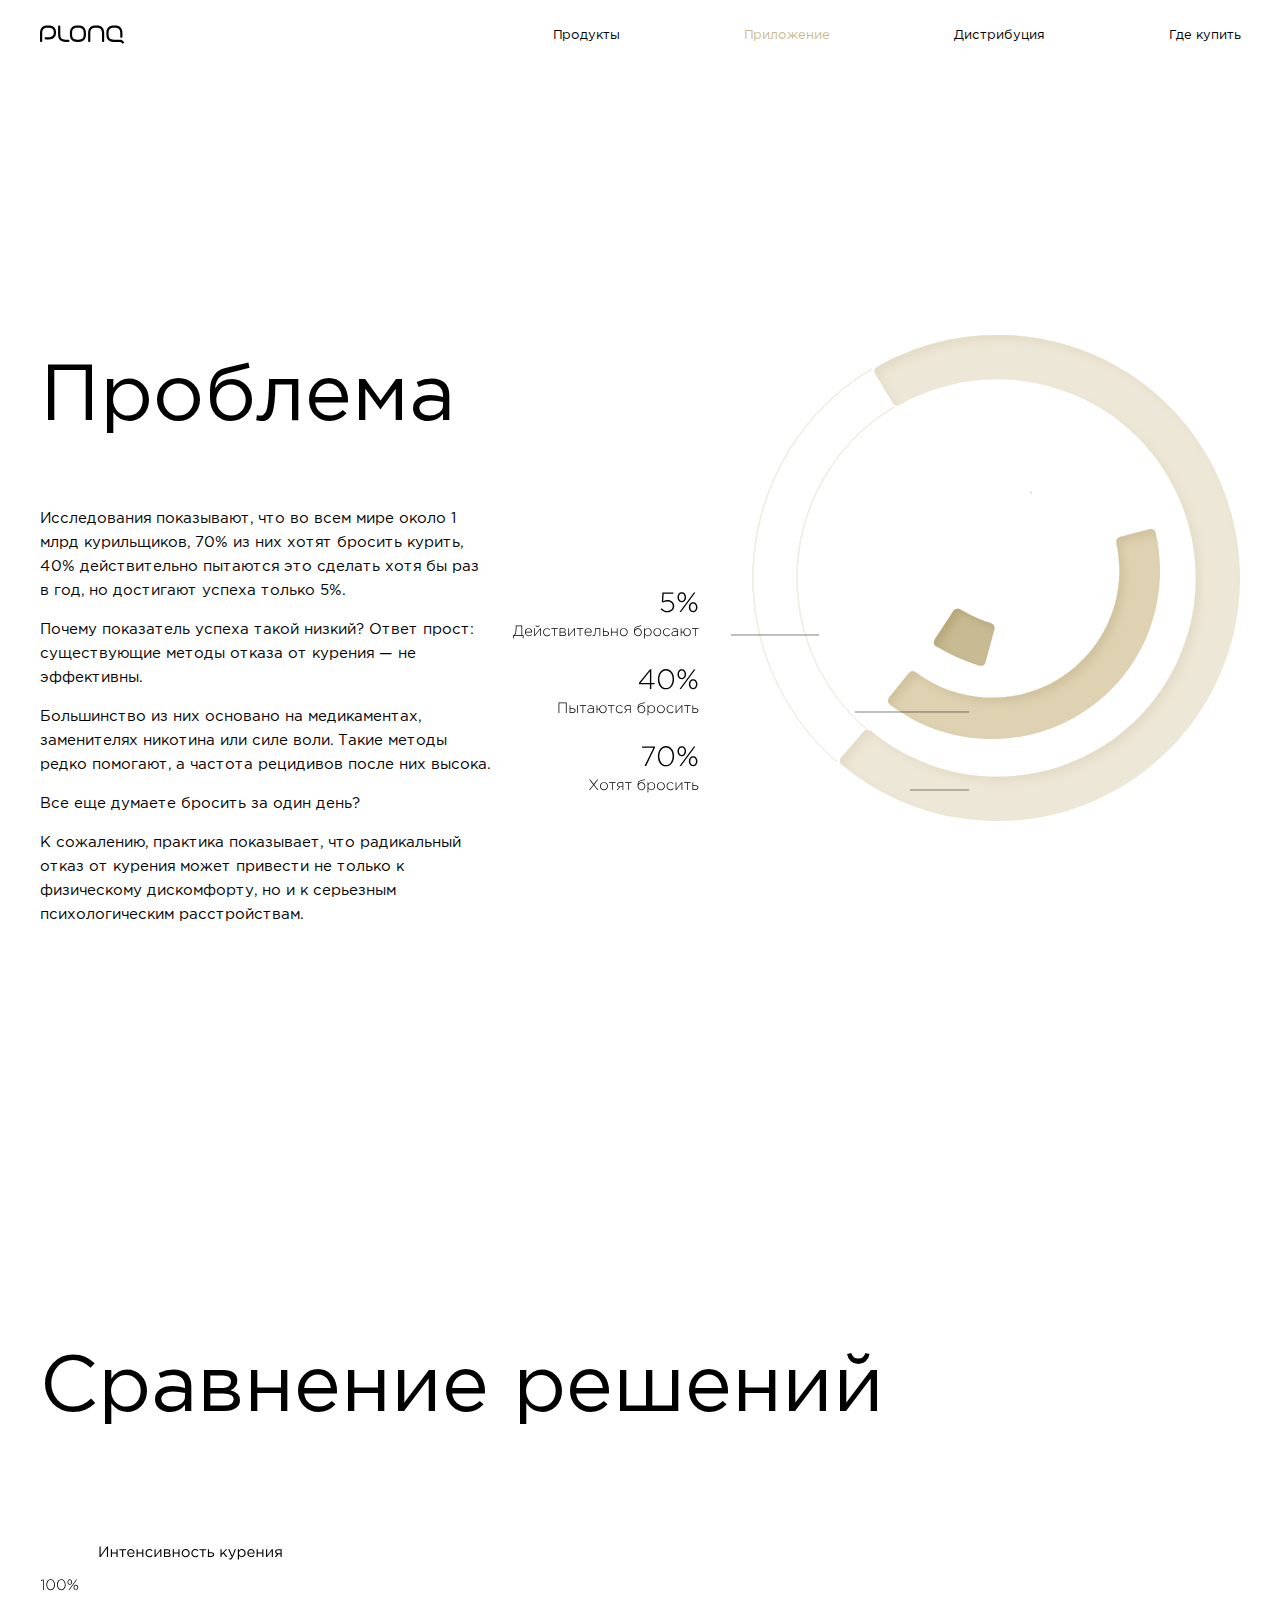
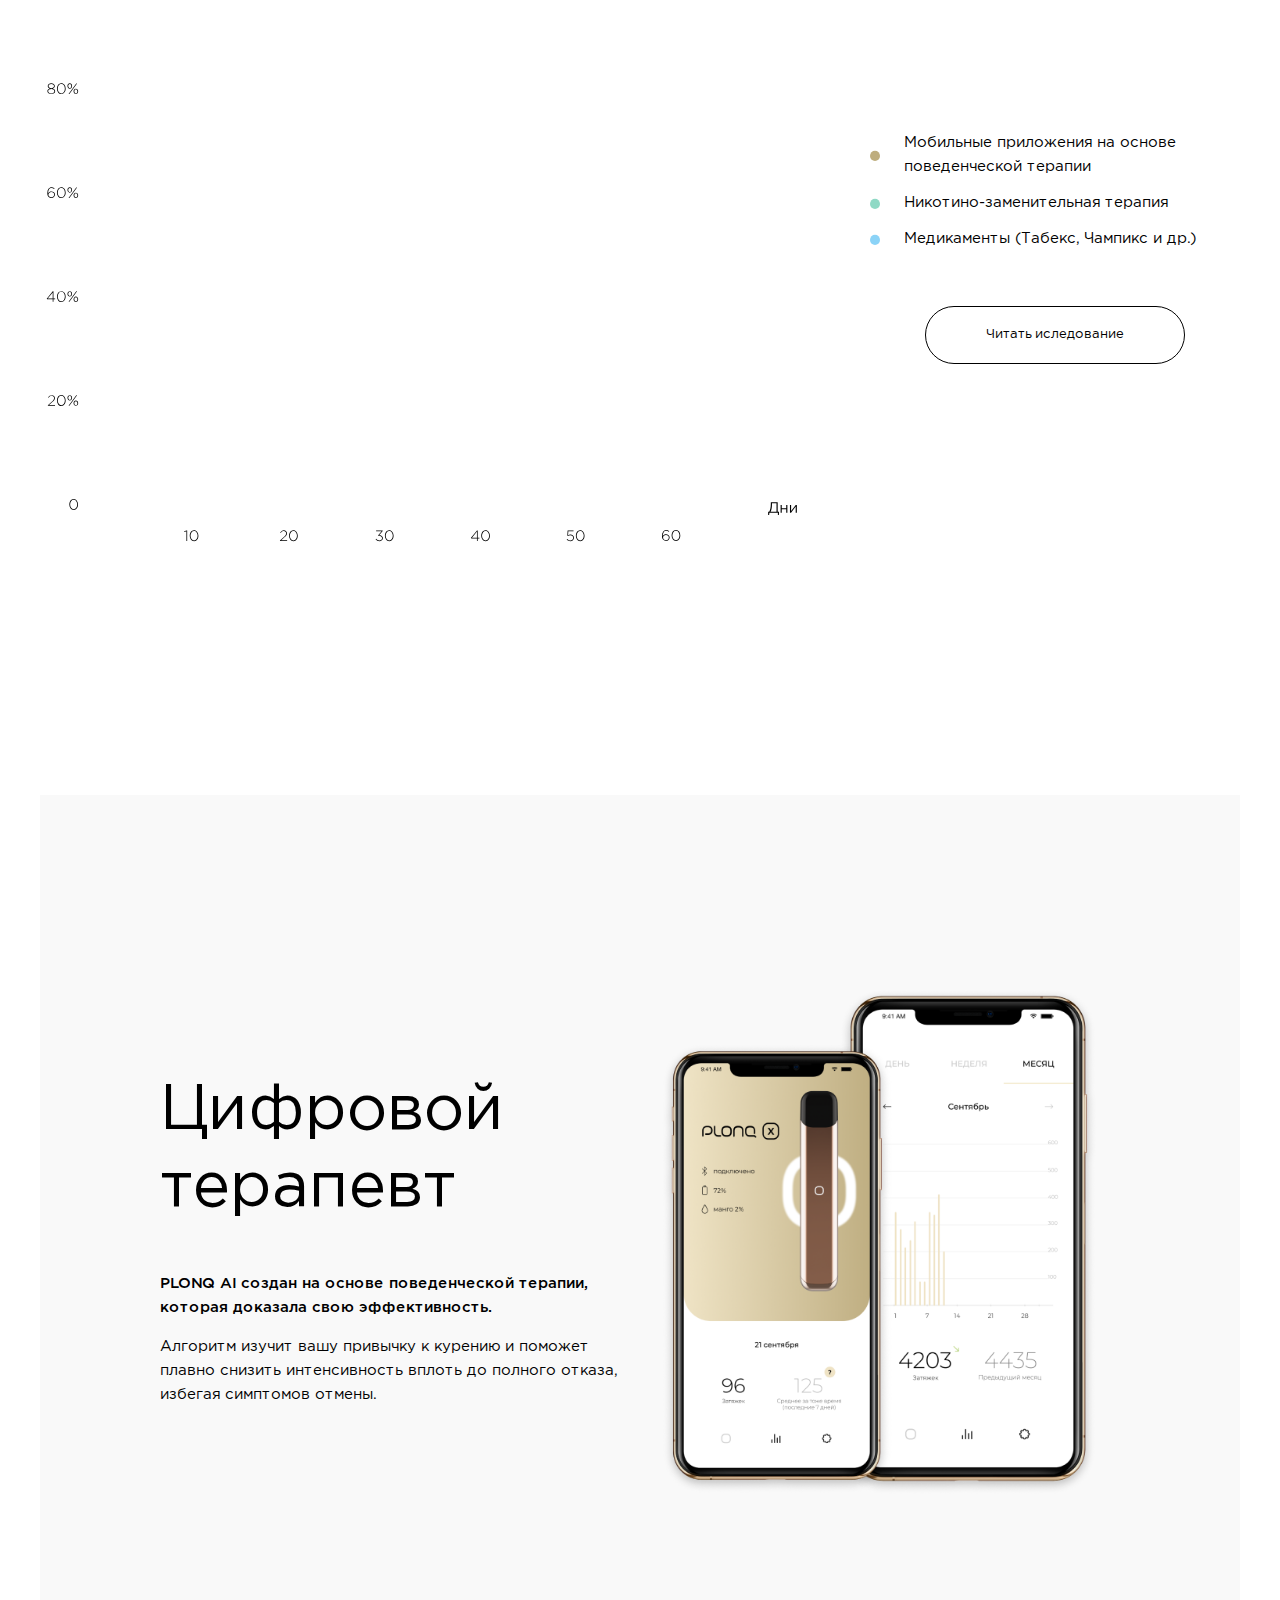
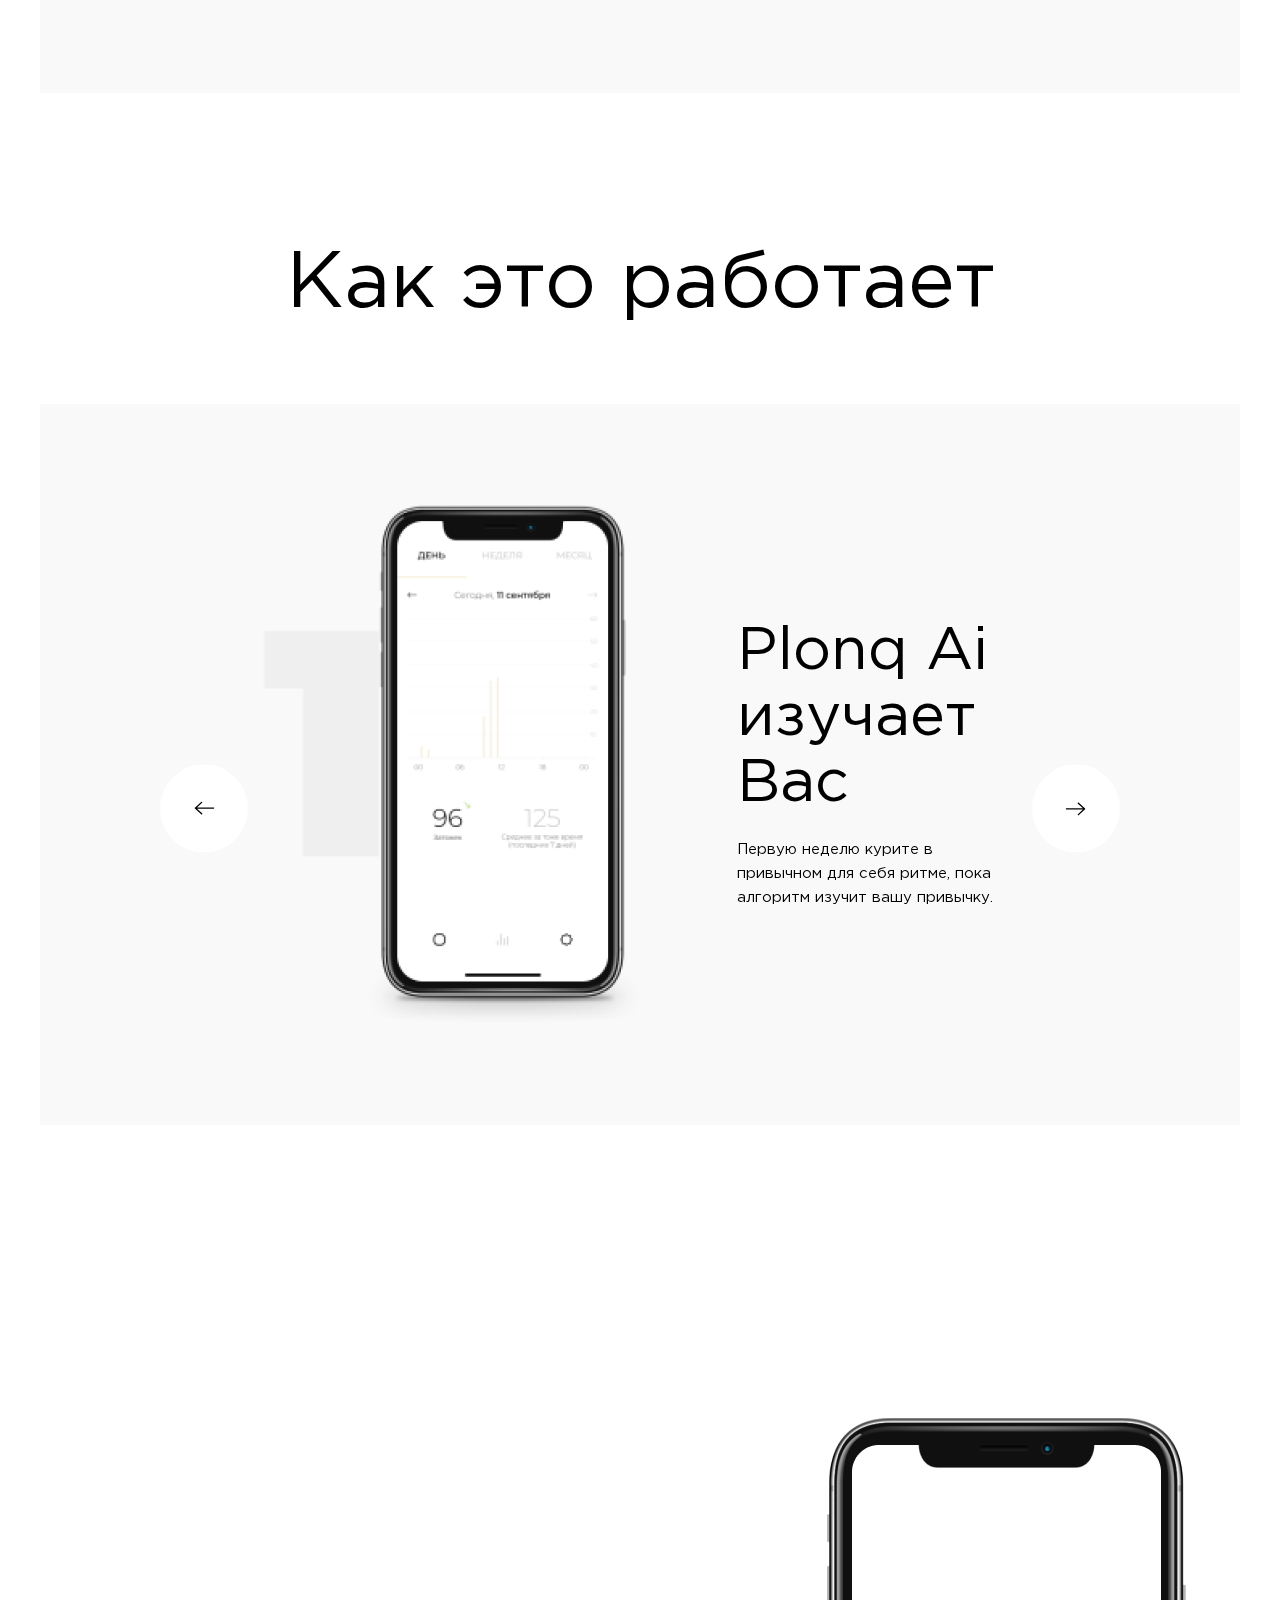
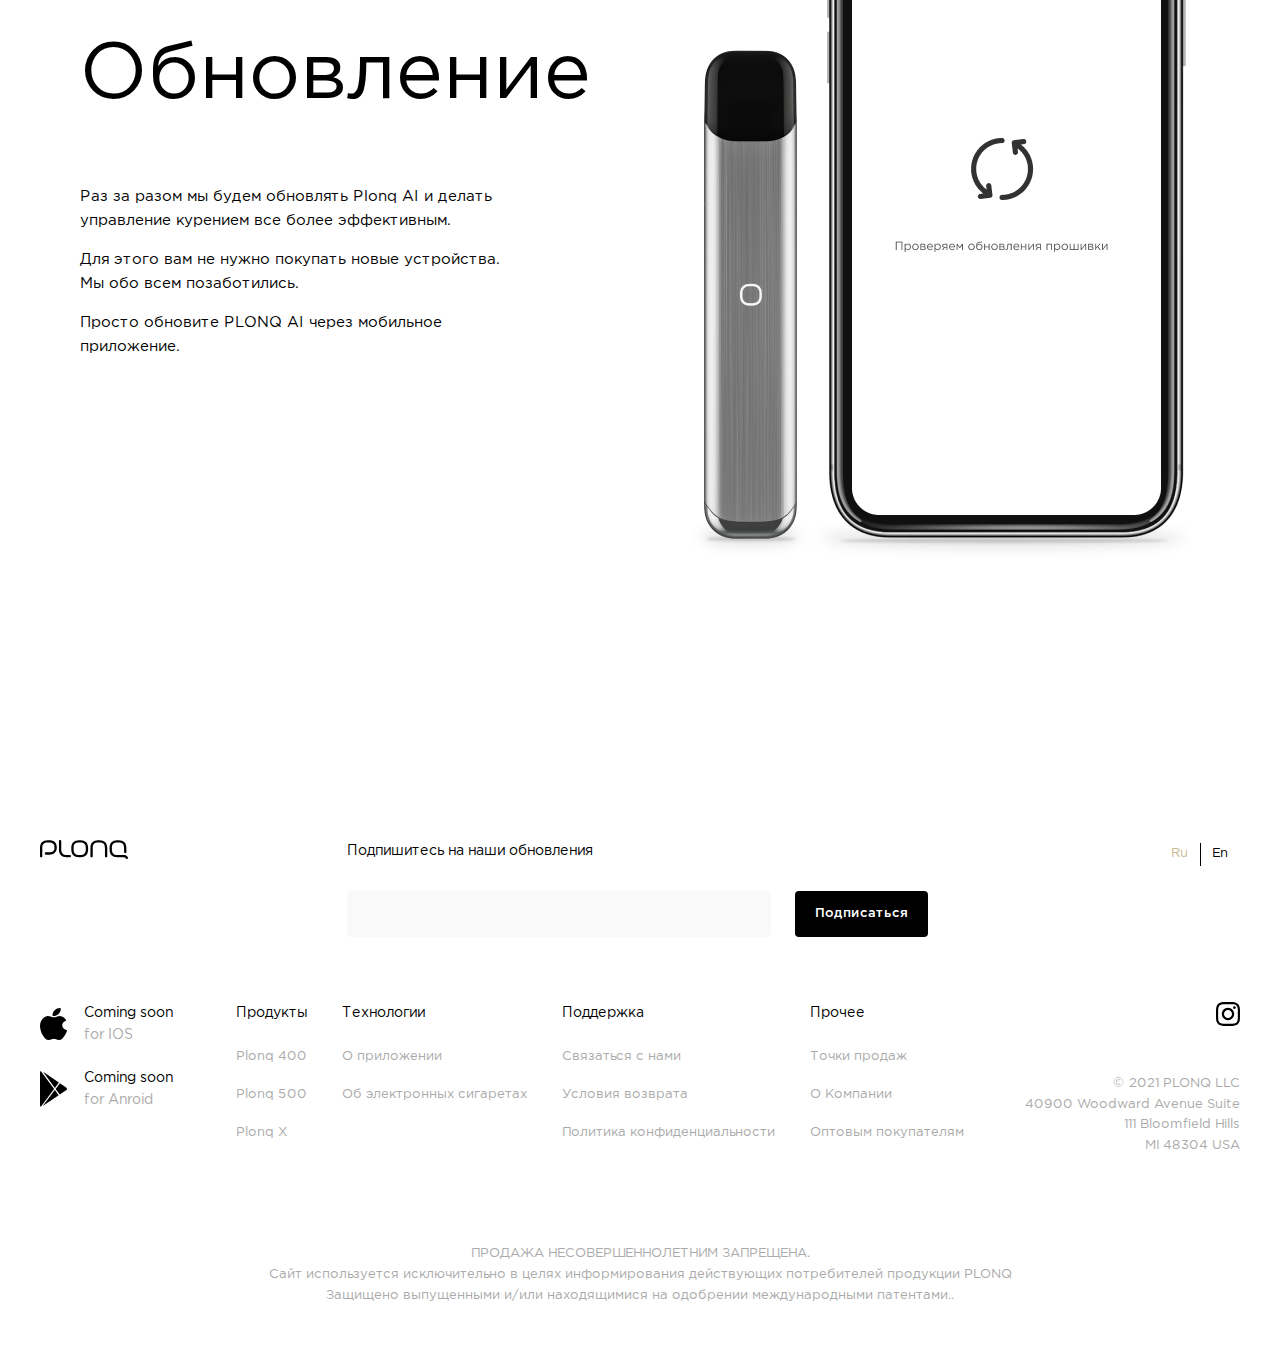
==== commit 5dfbc53b: "Закончена основная верстка, исправлены артефакты" ====
--- a/app.html
+++ b/app.html
@@ -28,7 +28,7 @@
             <li class="header-nav__li"><a href="products.html" class="header-nav__link">Продукты</a></li>
             <li class="header-nav__li"><a href="app.html"
                 class="header-nav__link header-nav__link-active">Приложение</a></li>
-            <li class="header-nav__li"><a href="#" class="header-nav__link">Дистрибуция</a></li>
+            <li class="header-nav__li"><a href="contacs.html" class="header-nav__link">Дистрибуция</a></li>
             <li class="header-nav__li"><a href="plonq.html" class="header-nav__link">Где купить</a></li>
           </ul>
         </nav>
--- a/css/style.min.css
+++ b/css/style.min.css
@@ -1,2 +1,2 @@
-@font-face{font-family:"Gotham Pro";src:url("../fonts/GothamPro-Light.ttf") format("truetype");font-weight:300;font-style:normal}@font-face{font-family:"Gotham Pro";src:url("../fonts/GothamPro.ttf") format("truetype");font-weight:400;font-style:normal}@font-face{font-family:"Gotham Pro";src:url("../fonts/GothamPro-Medium.ttf") format("truetype");font-weight:500;font-style:normal}@font-face{font-family:"Gotham Pro";src:url("../fonts/GothamPro-Bold.ttf") format("truetype");font-weight:700;font-style:normal}html{width:100%;max-width:100%;overflow-x:hidden;font-size:16px}body{font-family:'Gotham Pro';font-weight:400;margin:0;color:#000000;line-height:1.6;width:100%;max-width:100%;overflow-x:hidden}main{background:url("../img/bg.png");background-repeat:no-repeat}*,*::before,*::after{-webkit-box-sizing:border-box;box-sizing:border-box}ul[class],ol[class]{padding:0}body,h1,h2,h3,h4,p,ul[class],ol[class],li,figure,figcaption,blockquote,dl,dd{margin:0;font-weight:inherit}ul,ol{list-style:none;padding:0}a:not([class]){text-decoration-skip-ink:auto}a{text-decoration:none;color:inherit}img{max-width:100%;display:block}svg{pointer-events:none}input,button,textarea,select{font:inherit}.primary--link{font-size:15px;line-height:21px;display:-webkit-box;display:-ms-flexbox;display:flex;-webkit-box-align:center;-ms-flex-align:center;align-items:center}.primary--link:hover{text-decoration:underline}.primary--link img{display:-webkit-box;display:-ms-flexbox;display:flex;margin-left:39px}.primary--button{border:1px solid #FFFFFF;-webkit-box-sizing:border-box;box-sizing:border-box;border-radius:100px;font-size:13px;line-height:24px;background:transparent;color:#FFFFFF;padding:16px 60px;cursor:pointer;position:relative;overflow:hidden;z-index:1;-webkit-transition:0.08s ease-in;transition:0.08s ease-in}.primary--button:hover{color:whitesmoke;border:1px solid transparent}.primary--button:before{content:"";position:absolute;background:#000000;bottom:0;left:0;right:0;top:100%;z-index:-1;-webkit-transition:top 0.09s ease-in;transition:top 0.09s ease-in}.primary--button:hover:before{top:0}@media (max-width: 576px){.primary--link{font-size:14px}.primary--link img{margin-left:18px}.primary--button{font-size:14px}}.container{max-width:1440px;width:100%;margin:0 auto}@media (max-width: 1440px){.container{max-width:1200px}}@media (max-width: 1200px){.container{max-width:960px}}@media (max-width: 992px){.container{max-width:720px}}@media (max-width: 768px){.container{max-width:95%}}@media (max-width: 576px){.container{width:100%;padding:0 7.5px}}.header{background:#FFFFFF;padding-top:22px;padding-bottom:22px}.header__inner{display:-webkit-box;display:-ms-flexbox;display:flex;-webkit-box-pack:justify;-ms-flex-pack:justify;justify-content:space-between;-webkit-box-align:center;-ms-flex-align:center;align-items:center}.header-pin{display:none}.header-pin img{max-width:22px;width:100%;max-height:33px;height:100%;margin:0 auto}.header-logo img{max-width:88px;width:100%;max-height:19px;height:100%}.header-nav__list{display:-webkit-box;display:-ms-flexbox;display:flex}.header-nav__li{margin-right:62px;margin-left:62px}.header-nav__li:first-child{margin-left:0}.header-nav__li:last-child{margin-right:0}.header-nav__link{font-size:13px;line-height:12px;color:#000000}.header-nav__link:hover{text-decoration:underline}.header-nav__link-active{color:#C8BB93}@media (max-width: 992px){.header-nav{display:none}.header__inner{-webkit-box-pack:justify;-ms-flex-pack:justify;justify-content:space-between}.header-pin{display:block}.header-logo{display:-webkit-box;display:-ms-flexbox;display:flex;-webkit-box-pack:center;-ms-flex-pack:center;justify-content:center;-webkit-box-align:center;-ms-flex-align:center;align-items:center}.header-logo img{max-width:126px;width:100%;margin:0 auto}}@media (max-width: 768px){.header-pin{padding-left:20px}.header-logo{margin-left:-20px}}@media (max-width: 576px){.header-pin{padding-left:20px}.header-logo{margin-left:-20px}}.burger-menu{display:none}.burger-menu__button{display:inline-block;position:absolute;top:0.5rem;right:5rem;z-index:10000;width:60px;height:60px;-webkit-transition:0.5s;transition:0.5s}.burger-menu__active .burger-menu__button,.burger-menu__active .burger-menu__lines{background-color:transparent}.burger-menu__active .burger-menu__lines::before{top:0;-webkit-transform:rotate(45deg);transform:rotate(45deg);background:#FFFFFF;width:30px;-webkit-transition:.2s;transition:.2s}.burger-menu__active .burger-menu__lines::after{top:0;-webkit-transform:rotate(-45deg);transform:rotate(-45deg);background:#FFFFFF;-webkit-transition:.2s;transition:.2s;width:30px}.burger-menu__lines,.burger-menu__lines::after,.burger-menu__lines::before{position:absolute;max-width:30px;height:2px;background:#000000;border-radius:8px}.burger-menu__lines{top:50%;left:50%;-webkit-transform:translate(-50%, -50%) scale(-1, 1);transform:translate(-50%, -50%) scale(-1, 1);width:22px}.burger-menu__lines::before{content:'';top:-8px;width:22px}.burger-menu__lines::after{content:'';top:8px;width:10px}.burger-menu__nav{position:fixed;top:0;z-index:1001;display:-webkit-box;display:-ms-flexbox;display:flex;-webkit-box-orient:vertical;-webkit-box-direction:normal;-ms-flex-flow:column;flex-flow:column;height:100vh;background:#000000;overflow-y:auto;right:-100%;width:100vw;text-align:start;list-style-type:none;-webkit-padding-start:0px;padding-inline-start:0px;-webkit-margin-before:0;margin-block-start:0;-webkit-margin-after:0;margin-block-end:0;-webkit-margin-start:0px;margin-inline-start:0px;-webkit-transition:0.5s;transition:0.5s}.burger-menu__nav li{list-style-type:none;margin-bottom:34px;text-align:center}.burger-menu__nav ul{list-style-type:none;-webkit-padding-start:15px;padding-inline-start:15px;padding-top:30%}.burger-menu__active .burger-menu__nav{right:0}.burger__link{text-decoration:none;font-weight:500;font-size:14px;line-height:17px;color:#F2F2FF}.burger-menu__overlay{display:none;position:fixed;top:0;right:0;width:200vw;height:100vh;z-index:1000}.burger-menu__active .burger-menu__overlay{display:block;background-color:rgba(0,0,0,0.5)}@media (max-width: 992px){.burger-menu{display:block}}@media (max-width: 768px){.burger-menu__button{right:2rem}}@media (max-width: 576px){.burger-menu__button{right:1rem}}.welcome{background:url("../img/welcome/welcome_bg.jpg");background-size:cover;background-repeat:no-repeat;background-position:center;padding-top:360px;padding-bottom:352px}.welcome-text{color:#FFFFFF;max-width:450px;width:100%}.welcome-text__img{position:relative}.welcome-text__img__main{max-width:388px;width:100%;max-height:78px;height:100%}.welcome-text__img__new{max-width:55px;width:100%;max-height:17px;height:100%;position:absolute;content:'';top:-25px;left:-55px}.welcome-text__title{font-size:21px;line-height:44px;margin-top:35px}.welcome-text__panel{margin-top:63px;display:-webkit-box;display:-ms-flexbox;display:flex;-webkit-box-pack:start;-ms-flex-pack:start;justify-content:flex-start}.welcome-text__panel__link{margin-right:61px}.welcome-text__panel__button:hover{color:#000000}.welcome-text__panel__button:before{background:#FFFFFF}@media (max-width: 992px){.welcome{background:url("../img/welcome/welcome_bg-tablet.jpg");background-size:cover;background-position:center;background-repeat:no-repeat;padding-top:136px;padding-bottom:62px}.welcome-text{text-align:center;margin:0 auto}.welcome-text__title{font-size:21px}.welcome-text__img__main{max-width:218px;width:100%;margin:0 auto}.welcome-text__img__new{top:-15px;left:80px;max-width:33px}.welcome-text__panel{margin-top:762px;color:#264F53;-webkit-box-pack:center;-ms-flex-pack:center;justify-content:center}.welcome-text__panel__button{color:#264F53;border:1px solid #264F53}}@media (max-width: 576px){.welcome{padding-top:77px;padding-bottom:27px}.welcome-text__title{font-size:15px;margin-top:20px;line-height:1.3}.welcome-text__img__main{max-width:147px;width:100%}.welcome-text__img__new{left:118px}.welcome-text__panel{margin-top:412px;-webkit-box-pack:center;-ms-flex-pack:center;justify-content:center}.welcome-text__panel__link{margin-right:28px}.welcome-text__panel__link img{margin-left:18px}.welcome-text__panel__button{padding:16px 35px}}.plonq-x{padding-top:201px}.plonq-x__inner{display:-webkit-box;display:-ms-flexbox;display:flex;-webkit-box-pack:center;-ms-flex-pack:center;justify-content:center;-webkit-box-align:center;-ms-flex-align:center;align-items:center}.plonq-x-text{color:#000000;max-width:450px;width:100%;margin-right:55px}.plonq-x-text__title{margin-top:61px;font-size:21px;line-height:44px;margin-top:35px}.plonq-x-text__panel{margin-top:68px;display:-webkit-box;display:-ms-flexbox;display:flex}.plonq-x-text__panel__soon{font-size:15px;color:#C8BB93;margin-left:35px}.plonq-x__image img{max-width:480px;width:100%;margin:0 auto}@media (max-width: 992px){.plonq-x{padding-top:147px}.plonq-x__inner{-webkit-box-orient:vertical;-webkit-box-direction:normal;-ms-flex-direction:column;flex-direction:column}.plonq-x-text{margin:0 auto}.plonq-x-text__img img{margin:0 auto}.plonq-x-text__title{text-align:center}.plonq-x-text__panel{-webkit-box-pack:center;-ms-flex-pack:center;justify-content:center}.plonq-x-image{margin:100px auto 0 auto}}@media (max-width: 576px){.plonq-x{padding-top:71px}.plonq-x-text__title{font-size:17px;line-height:1.3;margin-top:20px}.plonq-x-text__panel{margin-top:32px}.plonq-x-text__panel__link{margin-right:32px}.plonq-x-text__panel__soon{font-size:14px}.plonq-x-image{margin-top:60px}.plonq-x-text__img img{width:121px;max-width:100%}.plonq-x-text__panel__soon{margin-left:15px}}.goods{padding-top:198px}.goods__inner{display:-webkit-box;display:-ms-flexbox;display:flex;-ms-flex-wrap:wrap;flex-wrap:wrap;-webkit-box-pack:center;-ms-flex-pack:center;justify-content:center}.goods-item{display:-webkit-box;display:-ms-flexbox;display:flex;-webkit-box-align:center;-ms-flex-align:center;align-items:center;max-width:536px;width:100%;margin-bottom:80px}.goods-item:nth-child(odd){margin-right:186px}.goods-item__text{margin-left:87px}.goods-item__title-photo{max-width:204px;width:100%}.goods-item__description{margin-top:54px;font-size:15px;color:#000000}.goods-item__price{margin-top:18px;font-size:21px;font-weight:800}.goods-item__soon{margin-top:85px;color:#C8BB93;font-size:15px}.goods-item__button{margin-top:43px}.goods-item__button button{border:1px solid #000000;color:#000000}@media (max-width: 1440px){.goods-item{margin-bottom:60px}.goods-item:nth-child(odd){margin-right:116px}__text{margin-left:40px}}@media (max-width: 1200px){.goods-item{width:436px}.goods-item:nth-child(odd){margin-right:80px}.goods-item__text{margin-left:40px}}@media (max-width: 992px){.goods__inner{-webkit-box-orient:vertical;-webkit-box-direction:normal;-ms-flex-direction:column;flex-direction:column;-webkit-box-pack:center;-ms-flex-pack:center;justify-content:center}.goods-item{margin:50px auto;max-width:100%}.goods-item:nth-child(odd){margin-right:auto}.goods-item:first-child{margin-top:0}.goods-item:last-child{margin-bottom:0}.goods-item__photo{max-width:122px;width:100%}.goods-item__photo img{width:100%;height:402px}.goods-item__text{margin-left:103px}}@media (max-width: 576px){.goods{padding-top:125px}.goods-item{-webkit-box-orient:vertical;-webkit-box-direction:normal;-ms-flex-direction:column;flex-direction:column}.goods-item__photo{margin:0 auto;max-width:100%}.goods-item__photo img{max-width:144px;width:100%;height:440px;margin:0 auto}.goods-item__text{margin:31px auto 18px auto;text-align:center}.goods-item__price{margin-top:12px}.goods-item__soon{margin-top:35px}.goods-item__title-photo{margin:0 auto}.goods-item__title-photo img{max-width:140px;width:100%;margin:0 auto}}.more{padding-top:172px;padding-bottom:173px}.more__inner{display:-webkit-box;display:-ms-flexbox;display:flex;-webkit-box-orient:vertical;-webkit-box-direction:normal;-ms-flex-direction:column;flex-direction:column}.more-map__img img{max-width:100%;width:100%}.more-map__panel{background:#F9F9F9;text-align:center;padding-top:36px;padding-bottom:48px}.more-map__panel__text{font-size:22px;max-width:260px;width:100%;margin:0 auto}.more-map__panel__button{margin-top:48px}.more-map__panel__button button{border:1px solid #000000;color:#000000}.more-blocks{margin-top:32px;display:-webkit-box;display:-ms-flexbox;display:flex}.more-blocks__item{display:-webkit-box;display:-ms-flexbox;display:flex;-webkit-box-align:center;-ms-flex-align:center;align-items:center;padding:44px 64px 27px 128px;background:#F9F9F9;margin-right:32px;max-width:50%;width:100%}.more-blocks__item:first-child{padding-bottom:0}.more-blocks__item:first-child .more-blocks__item__text{margin-right:102px}.more-blocks__item:last-child{margin-right:0}.more-blocks__item__text{margin-right:32px;padding-bottom:27px;max-width:296px;width:100%;font-size:15px}.more-blocks__item__title{font-size:23px;line-height:1.2}.more-blocks__item__description{margin-top:28px}.more-blocks__item__panel{margin-top:53px}@media (max-width: 1200px){.more-blocks{-webkit-box-orient:vertical;-webkit-box-direction:normal;-ms-flex-direction:column;flex-direction:column}.more-blocks__item{max-width:100%;width:100%;margin:12px 0px;padding:72px 76px 45px 72px;-webkit-box-pack:center;-ms-flex-pack:center;justify-content:center}.more-blocks__item:first-child{margin-top:0;padding-bottom:0;padding-top:17px}.more-blocks__item:last-child{margin-bottom:0}}@media (max-width: 768px){.more-blocks__item{padding-right:42px}.more-blocks__item__photo img{max-width:100%;width:100%}.more-blocks__item__title{font-size:15px}.more-blocks__item__description{font-size:12px}.more-blocks__item__text{max-width:246px}}@media (max-width: 576px){.more{padding-top:133px;padding-bottom:46px}.more-blocks__item{padding-left:34px;padding-right:26px;padding-top:56px}.more-blocks__item:first-child .more-blocks__item__text{margin-right:15px}.more-blocks__item__text{margin-right:15px}}.standard{background:url("../img/standard/bg.jpg");background-size:cover;padding-top:496px;padding-bottom:291px}.standard-text{color:rgba(41,139,122,0.82);max-width:670px;width:100%}.standard-text__title{font-size:28px;text-transform:uppercase;line-height:1.3;font-weight:300}.standard-text__panel{margin-top:88px;display:-webkit-box;display:-ms-flexbox;display:flex;-webkit-box-align:end;-ms-flex-align:end;align-items:flex-end}.standard-text__panel__arrow{margin-right:26px}@media (max-width: 992px){.standard{background-position:center}.standard-text{max-width:520px}.standard-text__title{font-size:23px}.standard-text__panel{margin-top:34px}}@media (max-width: 576px){.standard{padding-top:380px}.standard-text{max-width:325px}.standard-text__title{font-size:14px}}.youWant{padding-top:240px}.youWant__inner{display:-webkit-box;display:-ms-flexbox;display:flex;-webkit-box-align:center;-ms-flex-align:center;align-items:center;-webkit-box-pack:justify;-ms-flex-pack:justify;justify-content:space-between}.youWant-title{font-size:28px;text-transform:uppercase;font-weight:300}.youWant-title--mobile{display:none;text-align:center;font-size:23px;text-transform:uppercase}.youWant-img{max-width:120px;width:100%}.youWant-points{display:-webkit-box;display:-ms-flexbox;display:flex;-webkit-box-orient:vertical;-webkit-box-direction:normal;-ms-flex-direction:column;flex-direction:column}.youWant-item{display:-webkit-box;display:-ms-flexbox;display:flex;max-width:442px;width:100%;margin-bottom:69px}.youWant-item:last-child{margin-bottom:0}.youWant-item__icon{max-width:35px;width:100%;margin-right:79px}.youWant-item__text__title{font-size:23px}.youWant-item__text__p{font-size:15px;margin-top:23px}@media (max-width: 1200px){.youWant{padding-top:47px}.youWant-title{display:none}.youWant-title--mobile{display:block}.youWant__inner{margin-top:72px;-webkit-box-pack:center;-ms-flex-pack:center;justify-content:center}.youWant-img{margin-right:184px}}@media (max-width: 992px){.youWant-img{margin-right:84px}.youWant-item{max-width:341px}.youWant-item__icon{margin-right:32px}.youWant-item__text__title{font-size:18px}.youWant-item__text__p{font-size:15px;margin-top:8px}}@media (max-width: 576px){.youWant{padding-top:72px}.youWant-title--mobile{font-size:18px}.youWant__inner{-webkit-box-align:start;-ms-flex-align:start;align-items:flex-start;margin-top:46px}.youWant-img{margin-right:58px}.youWant-item{display:-webkit-box;display:-ms-flexbox;display:flex;-webkit-box-orient:vertical;-webkit-box-direction:normal;-ms-flex-direction:column;flex-direction:column;max-width:228px;margin-bottom:40px}.youWant-item__text__title{font-size:14px;font-weight:700;margin-top:10px;line-height:1.2}.youWant-item__text__p{margin-top:10px;font-size:13px}}.design{padding-top:368px;padding-bottom:153px}.design__inner{display:-webkit-box;display:-ms-flexbox;display:flex;-webkit-box-pack:center;-ms-flex-pack:center;justify-content:center;-webkit-box-align:center;-ms-flex-align:center;align-items:center;margin-top:5px}.design-text{max-width:490px;width:100%;margin-right:120px}.design-text__title{font-size:27px;text-transform:uppercase;font-weight:300;line-height:1.6}.advantages-header{display:-webkit-box;display:-ms-flexbox;display:flex;-webkit-box-align:center;-ms-flex-align:center;align-items:center}.advantages-header__num{color:#000000;-webkit-text-fill-color:transparent;-webkit-text-stroke-width:0.5px;-webkit-text-stroke-color:#000000;font-size:69px;font-weight:500;margin-right:32px}.advantages-header__num--black{color:#FFFFFF;-webkit-text-fill-color:transparent;-webkit-text-stroke-width:0.5px;-webkit-text-stroke-color:#FFFFFF;font-size:69px;font-weight:500;margin-right:32px}.advantages-header__title{font-size:23px;font-weight:300}.advantages-header__title--black{color:#FFFFFF;font-size:23px;font-weight:300}@media (max-width: 992px){.design{padding-top:112px;padding-bottom:32px}.design-text{line-height:1.5;margin-right:65px}.design-text__title{font-size:23px}.design-photo{max-width:80%;width:100%}.design-photo img{margin:0 auto}.advantages-header__num{font-size:52px}.advantages-header__num--black{font-size:52px}.advantages-header__title{font-size:21px}.advantages-header__title--black{font-size:21px}}@media (max-width: 768px){.design-text{margin-right:45px}}@media (max-width: 576px){.design{padding-top:129px;padding-bottom:83px}.design__inner{margin-top:17px}.design-photo{max-width:100%}.design-text{margin-right:21px}.design-text__title{font-size:12px;line-height:1.5}.advantages-header__num{font-size:65px;margin-right:28px}.advantages-header__num--black{font-size:65px;margin-right:28px}.advantages-header__title{font-size:18px;line-height:1.2}.advantages-header__title--title{font-size:18px;line-height:1.2}}.thrust{padding-top:184px;background:#000000}.thrust-text{max-width:480px;width:100%;font-size:22px;color:#FFFFFF;margin-top:100px;margin-left:24px;font-weight:300}.thrust-diagram{margin-top:-140px;margin-right:330px;display:-webkit-box;display:-ms-flexbox;display:flex;-webkit-box-pack:end;-ms-flex-pack:end;justify-content:flex-end}.thrust-diagram--mobile{display:none}.thrust-diagram object{max-width:35%;width:100%}@media (max-width: 1440px){.thrust-text{margin-top:82px}.thrust-diagram{margin-right:180px}}@media (max-width: 992px){.thrust{padding-top:72px}.thrust-text{margin-top:50px;font-size:15px}.thrust-diagram{margin-top:-90px}.thrust-diagram object{max-width:45%}}@media (max-width: 768px){.thrust-diagram{margin-top:-60px;margin-right:60px}.thrust-diagram object{max-width:60%}}@media (max-width: 576px){.thrust-diagram{display:none}.thrust-diagram--mobile{display:-webkit-box;display:-ms-flexbox;display:flex;-webkit-box-pack:center;-ms-flex-pack:center;justify-content:center;margin-top:40px}.thrust-text{font-size:13px;margin-top:57px;margin-left:0}}.steam{background:#000000;padding-top:40px}.steam__inner{display:-webkit-box;display:-ms-flexbox;display:flex;-webkit-box-pack:justify;-ms-flex-pack:justify;justify-content:space-between;-webkit-box-align:center;-ms-flex-align:center;align-items:center}.steam-text__p{color:#FFFFFF;font-size:22px;max-width:480px;width:100%;margin-left:45px;margin-top:100px;font-weight:300}@media (max-width: 992px){.steam-text__p{font-size:15px;margin-top:132px}}@media (max-width: 576px){.steam__inner{-webkit-box-orient:vertical;-webkit-box-direction:normal;-ms-flex-direction:column;flex-direction:column}.steam-text__p{margin-top:34px;margin-left:0}}.details{padding-top:154px}.details__inner{display:-webkit-box;display:-ms-flexbox;display:flex;-webkit-box-align:center;-ms-flex-align:center;align-items:center;-webkit-box-pack:center;-ms-flex-pack:center;justify-content:center;margin-top:106px}.details-photo{margin-right:270px}.details-points{display:-webkit-box;display:-ms-flexbox;display:flex;-webkit-box-orient:vertical;-webkit-box-direction:normal;-ms-flex-direction:column;flex-direction:column}.details-item{display:-webkit-box;display:-ms-flexbox;display:flex;max-width:570px;width:100%;margin-bottom:59px}.details-item:last-child{margin-bottom:0}.details-item__icon{max-width:40px;width:100px;max-height:40px;height:100%;margin-right:50px}.details-item__text{font-size:15px}.problem{padding-top:264px}.problem__inner{display:-webkit-box;display:-ms-flexbox;display:flex;-webkit-box-pack:justify;-ms-flex-pack:justify;justify-content:space-between}.problem-text{max-width:450px;width:100%}.problem-text__title{font-size:40px}.problem-text__p{font-size:15px;margin-top:38px}.problem-text__p p{-webkit-padding-before:0.5em;padding-block-start:0.5em;-webkit-padding-after:0.5em;padding-block-end:0.5em}@media (max-width: 1200px){.problem{padding-top:181px}.problem__inner{-webkit-box-orient:vertical;-webkit-box-direction:normal;-ms-flex-direction:column;flex-direction:column}.problem-diagram{margin-top:68px;display:-webkit-box;display:-ms-flexbox;display:flex;-webkit-box-pack:center;-ms-flex-pack:center;justify-content:center}.problem-text{max-width:500px}}@media (max-width: 992px){.problem{padding-top:70px}.problem-text__title{font-size:23px}.problem-text__p{font-size:15px}.problem-diagram object{max-width:80%;width:100%;margin:0 auto}}@media (max-width: 768px){.problem-diagram object{max-width:100%}.problem-text{max-width:100%}.problem-text__p{margin-top:15px}}@media (max-width: 576px){.problem{padding-top:52px}.problem-text__title{font-size:21px}.problem-text__p{font-size:13px}}.solution{padding-top:390px}.solution__inner{margin-top:88px;display:-webkit-box;display:-ms-flexbox;display:flex;-webkit-box-pack:justify;-ms-flex-pack:justify;justify-content:space-between;-webkit-box-align:center;-ms-flex-align:center;align-items:center}.solution__title{font-size:40px}.solution-text{max-width:370px;width:100%}.solution-point{display:-webkit-box;display:-ms-flexbox;display:flex;-webkit-box-align:center;-ms-flex-align:center;align-items:center;margin-bottom:12px}.solution-point:last-child{margin-bottom:0}.solution-point__text{max-width:370px;width:100%;font-size:15px}.solution-point__bull{margin-right:24px}.solution-point__bull img{max-width:12px;width:100%;max-height:12px;height:100%}.solution-panel{margin-top:55px;display:-webkit-box;display:-ms-flexbox;display:flex;-webkit-box-pack:center;-ms-flex-pack:center;justify-content:center}.solution-panel__button{border:1px solid #000000;color:#000000}.solution-mobile-panel{display:none}.solution-mobile-panel__button{border:1px solid #000000;color:#000000}@media (max-width: 1200px){.solution{padding-top:216px}.solution__inner{-webkit-box-orient:vertical;-webkit-box-direction:normal;-ms-flex-direction:column;flex-direction:column;-webkit-box-align:start;-ms-flex-align:start;align-items:flex-start;-webkit-box-pack:center;-ms-flex-pack:center;justify-content:center;margin-top:41px}.solution-text{-webkit-box-ordinal-group:1;-ms-flex-order:0;order:0;max-width:100%;width:100%}.solution-point__text{max-width:100%;width:100%}.solution-diagram{-webkit-box-ordinal-group:2;-ms-flex-order:1;order:1;display:-webkit-box;display:-ms-flexbox;display:flex;margin:86px auto 0px auto}.solution-mobile-panel{display:-webkit-box;display:-ms-flexbox;display:flex;margin:51px auto 0px auto;-webkit-box-ordinal-group:3;-ms-flex-order:2;order:2}.solution-panel{display:none}}@media (max-width: 992px){.solution{padding-top:171px}.solution__title{font-size:23px}.solution-diagram object{max-width:80%;width:100%;margin:0 auto}}@media (max-width: 768px){.solution{padding-top:137px}.solution__title{font-size:23px}.solution-diagram object{max-width:100%}}@media (max-width: 576px){.solution{padding-top:105px}.solution__title{font-size:21px}.solution-point__text{font-size:13px}.solution-diagram{margin-top:47px}.solution-mobile-panel__button{font-size:13px;padding:11px 30px}}.therapist{padding-top:240px}.therapist__inner{background:#F9F9F9;padding:178px 130px 178px 120px;display:-webkit-box;display:-ms-flexbox;display:flex;-webkit-box-pack:justify;-ms-flex-pack:justify;justify-content:space-between;-webkit-box-align:center;-ms-flex-align:center;align-items:center}.therapist-text{max-width:500px;width:100%}.therapist-text__title{font-size:32px;line-height:1.2}.therapist-text__p{font-size:15px;margin-top:38px}.therapist-text__p p{-webkit-padding-after:0.5em;padding-block-end:0.5em;-webkit-padding-before:0.5em;padding-block-start:0.5em}.therapist-text__p p:first-child{font-weight:500}@media (max-width: 1440px){.therapist-text{max-width:460px;margin-right:32px}}@media (max-width: 992px){.therapist{padding-top:165px}.therapist-text__title{font-size:23px}.therapist__inner{padding:128px 50px 128px 50px}}@media (max-width: 576px){.therapist{padding-top:140px}.therapist__inner{-webkit-box-orient:vertical;-webkit-box-direction:normal;-ms-flex-direction:column;flex-direction:column;-webkit-box-align:start;-ms-flex-align:start;align-items:flex-start;padding:38px 40px 80px 40px}.therapist-text__title{font-size:21px}.therapist-text__p{font-size:13px;margin-top:25px}.therapist-photo{margin-top:38px;display:-webkit-box;display:-ms-flexbox;display:flex;-webkit-box-pack:center;-ms-flex-pack:center;justify-content:center}.therapist-photo img{margin:0 auto}}.howItWorks{padding-top:128px}.howItWorks__title{font-size:40px;text-align:center}.howItWorks__inner{margin-top:55px;padding:100px 120px 100px 120px;background:#F9F9F9}.howItWorks-slider{position:relative;padding:0 90px}.howItWorks-slider .slick-list{overflow:hidden}.howItWorks-slider .slick-track{display:-webkit-box;display:-ms-flexbox;display:flex}.howItWorks-slider .slick-arrow{position:absolute;top:50%;z-index:10;font-size:0;max-width:88px;width:100%;max-height:88px;height:100%;border:none;outline:none;cursor:pointer}.howItWorks-slider .slick-arrow.slick-prev{left:0;background:url("../img/howItWorks/arrow_Left.svg") 0 0 no-repeat;background-position:center;background-size:cover}.howItWorks-slider .slick-arrow.slick-next{right:0;background:url("../img/howItWorks/arrow_Right.svg") 0 0 no-repeat;background-position:center;background-size:cover}.howItWorks__item{display:-webkit-box;display:-ms-flexbox;display:flex;-webkit-box-align:center;-ms-flex-align:center;align-items:center;-webkit-box-pack:center;-ms-flex-pack:center;justify-content:center}.howItWorks__item__photo{margin-right:88px}.howItWorks__item__text{max-width:280px;width:100%}.howItWorks__item__title{font-size:30px;line-height:1.1}.howItWorks__item__p{font-size:15px;margin-top:21px}@media (max-width: 992px){.howItWorks{padding-top:136px}.howItWorks__inner{padding-right:15px;padding-left:15px}.howItWorks__title{font-size:23px}.howItWorks-slider .slick-arrow{width:60px;height:60px}.howItWorks__item__title{font-size:23px}.howItWorks__item__text{max-width:184px}.howItWorks__item__photo{margin-right:23px;max-width:80%;width:100%}.howItWorks__item__photo img{max-width:100%;width:100%}}@media (max-width: 576px){.howItWorks{padding-top:120px}.howItWorks__inner{margin-top:28px;padding-right:10px;padding-left:19px;padding-bottom:70px}.howItWorks-slider{padding:0 20px}.howItWorks-slider .slick-arrow{width:40px;height:40px}.howItWorks__item{-webkit-box-orient:vertical;-webkit-box-direction:normal;-ms-flex-direction:column;flex-direction:column;-webkit-box-align:start;-ms-flex-align:start;align-items:flex-start;-webkit-box-pack:center;-ms-flex-pack:center;justify-content:center}.howItWorks__item__photo{max-width:70%;width:100%;margin:0 auto}.howItWorks__item__text{max-width:100%;margin:21px auto 0px auto;text-align:center}.howItWorks__item__title{font-size:18px}.howItWorks__item__p{font-size:13px}}.update{padding-top:292px;padding-bottom:188px}.update__inner{display:-webkit-box;display:-ms-flexbox;display:flex;-webkit-box-pack:justify;-ms-flex-pack:justify;justify-content:space-between;-webkit-box-align:center;-ms-flex-align:center;align-items:center}.update-text{max-width:430px;width:100%}.update-text__title{font-size:40px}.update-text__p{font-size:15px;margin-top:38px}.update-text__p p{-webkit-padding-after:0.5em;padding-block-end:0.5em;-webkit-padding-before:0.5em;padding-block-start:0.5em}.update-photo img{max-width:100%;width:100%;margin:0 auto}@media (max-width: 1440px){.update__inner{padding:0 40px}}@media (max-width: 1200px){.update-text{margin-right:32px}}@media (max-width: 992px){.update{padding-top:113px;padding-bottom:113px}.update-text{max-width:280px;width:100%;margin-right:73px}.update-text__title{font-size:23px}}@media (max-width: 576px){.update{padding-top:120px;padding-bottom:113px}.update__inner{-webkit-box-orient:vertical;-webkit-box-direction:normal;-ms-flex-direction:column;flex-direction:column;-webkit-box-align:start;-ms-flex-align:start;align-items:flex-start;padding:0}.update-text{max-width:100%}.update-text__title{font-size:21px}.update-text__p{margin-top:25px;font-size:13px}.update-photo{margin-top:38px}}.device{padding-top:250px}.device--intro{padding-top:160px}.device--plonq500{background:#F9F9F9;padding-bottom:244px;margin-top:192px}.device__inner{display:-webkit-box;display:-ms-flexbox;display:flex;-webkit-box-pack:center;-ms-flex-pack:center;justify-content:center;-webkit-box-align:center;-ms-flex-align:center;align-items:center}.device__inner--row{-webkit-box-orient:horizontal;-webkit-box-direction:normal;-ms-flex-direction:row;flex-direction:row}.device__inner--row-reverse{-webkit-box-orient:horizontal;-webkit-box-direction:reverse;-ms-flex-direction:row-reverse;flex-direction:row-reverse}.device__inner--row-reverse .device-text{margin-right:0;margin-left:320px}.device-text{max-width:344px;width:100%;margin-right:216px}.device-text__title{font-size:40px;line-height:1.1}.device-text__p{margin-top:28px;font-size:15px}.device-text__p p{-webkit-padding-after:0.5em;padding-block-end:0.5em;-webkit-padding-before:0.5em;padding-block-start:0.5em}.device-text__p p:first-child{font-weight:500}@media (max-width: 992px){.device{padding-top:207px}.device--intro{padding-top:103px}.device--plonq500{padding-top:126px;padding-bottom:127px;margin-top:136px}.device__inner--row-reverse .device-text{margin-left:96px}.device-text{max-width:50%;width:100%;margin-right:102px}.device-text__title{font-size:21px}.device-text__p{font-size:15px}.device-photo{max-width:50%;width:100%}.device-photo img{max-width:60%;width:100%;margin:0 auto}}@media (max-width: 768px){.device{padding-top:110px}.device--intro{padding-top:45px}.device--plonq500{padding-top:76px;padding-bottom:92px;margin-top:146px}.device__inner{-webkit-box-orient:vertical;-webkit-box-direction:normal;-ms-flex-direction:column;flex-direction:column}.device__inner--row-reverse{-webkit-box-orient:vertical;-webkit-box-direction:normal;-ms-flex-direction:column;flex-direction:column}.device__inner--row-reverse .device-text{margin-left:0}.device-text{max-width:100%;margin-right:0}.device-text__title{font-size:21px}.device-text__p{margin-top:25px}.device-photo{margin-top:36px;max-width:60%}}@media (max-width: 576px){.device--plonq500 .device-photo{max-width:100%;margin-top:40px}.device-text__title{font-size:16px}.device-text__p{font-size:13px}}.fluid{padding-top:243px}.fluid__title{font-size:40px}.fluid__inner{display:-webkit-box;display:-ms-flexbox;display:flex;margin-top:108px}.fluid-item{display:-webkit-box;display:-ms-flexbox;display:flex;-webkit-box-orient:vertical;-webkit-box-direction:normal;-ms-flex-direction:column;flex-direction:column;-webkit-box-align:baseline;-ms-flex-align:baseline;align-items:baseline;max-width:25%;margin-right:88px}.fluid-item:last-child{margin-right:0}.fluid-item__title{color:#C8BB93;font-size:23px;height:56px;line-height:1.1}.fluid-item__text{font-size:15px;margin-top:21px}.fluid-item__text p{-webkit-padding-before:0.5em;padding-block-start:0.5em;-webkit-padding-after:0.5em;padding-block-end:0.5em}@media (max-width: 1200px){.fluid-item{margin-right:40px}.fluid-item__text{margin-top:40px}}@media (max-width: 992px){.fluid{padding-top:56px}.fluid__title{font-size:23px}.fluid__inner{-ms-flex-wrap:wrap;flex-wrap:wrap;-webkit-box-pack:center;-ms-flex-pack:center;justify-content:center;margin-top:61px}.fluid-item{max-width:60%;margin-right:0;margin-bottom:58px}.fluid-item:last-child{margin-bottom:0}.fluid-item__title{height:auto}.fluid-item__text{margin-top:25px}}@media (max-width: 576px){.fluid{padding-top:63px}.fluid__title{font-size:16px}.fluid__inner{margin-top:35px}.fluid-item{max-width:100%;margin-bottom:35px}.fluid-item__title{font-size:16px}.fluid-item__text{font-size:13px;margin-top:25px}}.certificates{margin-top:256px;margin-bottom:176px;padding-top:76px;padding-bottom:119px;background:#F9F9F9}.certificates__inner{display:-webkit-box;display:-ms-flexbox;display:flex;-webkit-box-pack:center;-ms-flex-pack:center;justify-content:center;margin-top:65px}.certificates__title{font-size:40px}.certificates-item{margin-right:176px;max-width:33.333%}.certificates-item:last-child{margin-right:0}@media (max-width: 992px){.certificates{margin-top:197px}.certificates__inner{-webkit-box-orient:vertical;-webkit-box-direction:normal;-ms-flex-direction:column;flex-direction:column;-webkit-box-pack:center;-ms-flex-pack:center;justify-content:center}.certificates__title{font-size:23px;text-align:center}.certificates-item{max-width:100%;margin:0 auto 70px auto}.certificates-item:last-child{margin-bottom:0;margin-right:auto}}@media (max-width: 768px){.certificates{margin-top:130px;padding-bottom:110px;padding-top:64px}.certificates__title{font-size:21px}.certificates__inner{margin-top:35px}.certificates-item{margin-bottom:60px}}@media (max-width: 576px){.certificates{margin-top:146px;margin-bottom:98px}.certificates__title{font-size:16px}}.footer{padding-top:90px;padding-bottom:58px}.footer__inner{display:-webkit-box;display:-ms-flexbox;display:flex;-webkit-box-orient:vertical;-webkit-box-direction:normal;-ms-flex-direction:column;flex-direction:column}.footer-high{display:-webkit-box;display:-ms-flexbox;display:flex;-webkit-box-pack:justify;-ms-flex-pack:justify;justify-content:space-between}.footer-high__logo img{max-width:88px;width:100%}.footer-high__hub{display:-webkit-box;display:-ms-flexbox;display:flex;-webkit-box-orient:vertical;-webkit-box-direction:normal;-ms-flex-direction:column;flex-direction:column;max-width:600px;width:100%}.footer-high__hub__title{font-size:14px;color:#000000}.footer-high__hub__search{margin-top:29px}.footer-high__hub__search-form{display:-webkit-box;display:-ms-flexbox;display:flex}.footer-high__hub__search input[type=text]{background:#F9F9F9;border-radius:4px;border:none;outline:none;max-width:424px;width:100%;margin-right:24px;padding:10px}.footer-high__hub__search button[type=submit]{background:#000000;border:1px solid transparent;border-radius:4px;color:#FFFFFF;font-size:13px;font-weight:500;padding:10px 20px;border:none;outline:none;cursor:pointer}.footer-high__lang__option{background:transparent;border:0;border-right:1px solid #000000;outline:none;padding-right:12px;cursor:pointer;font-size:13px}.footer-high__lang__option:last-child{border-right:none}.footer-high__lang__active{color:#C8BB93}.footer-mid{margin-top:65px;display:-webkit-box;display:-ms-flexbox;display:flex;-webkit-box-pack:justify;-ms-flex-pack:justify;justify-content:space-between}.footer-mid__apps{display:-webkit-box;display:-ms-flexbox;display:flex;-webkit-box-orient:vertical;-webkit-box-direction:normal;-ms-flex-direction:column;flex-direction:column}.footer-mid__app{max-width:160px;width:100%;margin-bottom:20px;display:-webkit-box;display:-ms-flexbox;display:flex;-webkit-box-align:center;-ms-flex-align:center;align-items:center}.footer-mid__app:last-child{margin-bottom:0}.footer-mid__app__logo{max-width:20%;width:100%;margin-right:17px}.footer-mid__app__logo img{max-width:100%;width:100%}.footer-mid__app__text{max-width:80%;width:100%;font-size:14px}.footer-mid__app__for{color:#AAAAAA}.footer-mid__categories{display:-webkit-box;display:-ms-flexbox;display:flex}.footer-mid__categories__col{display:-webkit-box;display:-ms-flexbox;display:flex;-webkit-box-orient:vertical;-webkit-box-direction:normal;-ms-flex-direction:column;flex-direction:column;margin-right:69px}.footer-mid__categories__col:last-child{margin-right:0}.footer-mid__categories__title{color:#000000;font-size:14px;margin-bottom:23px}.footer-mid__categories__name{color:#AAAAAA;font-size:13px;margin-bottom:17px}.footer-mid__categories__name:last-child{margin-bottom:0}.footer-mid__watermark__inst{display:-webkit-box;display:-ms-flexbox;display:flex;-webkit-box-pack:end;-ms-flex-pack:end;justify-content:flex-end}.footer-mid__watermark__inst img{max-width:24px;width:100%}.footer-mid__watermark__text{margin-top:48px;font-size:13px;color:#AAAAAA;text-align:right}.footer-bottom{margin-top:87px}.footer-bottom__alert{color:#AAAAAA;font-size:13px;text-align:center}.footer-bottom__alert__title{text-transform:uppercase}@media (max-width: 1440px){.footer-mid__categories__col{margin-right:35px}}@media (max-width: 1200px){.footer-high__logo{display:none}.footer-high__hub{-webkit-box-orient:horizontal;-webkit-box-direction:normal;-ms-flex-direction:row;flex-direction:row;-webkit-box-align:center;-ms-flex-align:center;align-items:center;max-width:700px}.footer-high__hub__title{font-size:12px;margin-right:20px}.footer-high__hub__search{margin-top:0}.footer-high__hub__search input[type=text]{padding:5px;margin-right:13px;font-size:12px}.footer-high__hub__search button[type=submit]{padding:5px 10px}.footer-mid{-webkit-box-orient:vertical;-webkit-box-direction:normal;-ms-flex-direction:column;flex-direction:column}.footer-mid__categories{-webkit-box-ordinal-group:1;-ms-flex-order:0;order:0}.footer-mid__categories__col{margin-right:52px}.footer-mid__apps{-webkit-box-ordinal-group:2;-ms-flex-order:1;order:1;margin-top:40px;-webkit-box-orient:horizontal;-webkit-box-direction:normal;-ms-flex-direction:row;flex-direction:row;-webkit-box-align:center;-ms-flex-align:center;align-items:center}.footer-mid__app{margin-bottom:0;margin-right:32px}.footer-mid__app:last-child{margin-right:0}.footer-mid__watermark{margin-top:40px}.footer-mid__watermark__inst{-webkit-box-pack:start;-ms-flex-pack:start;justify-content:flex-start}.footer-mid__watermark__text{text-align:start;margin-top:19px}}@media (max-width: 992px){.footer{padding-bottom:25px;padding-top:30px}.footer-high__hub__search-form button[type=submit]{font-size:10px}.footer-high__lang{display:-webkit-box;display:-ms-flexbox;display:flex}.footer-high__lang__option{font-size:12px}.footer-mid{margin-top:52px;-webkit-box-pack:start;-ms-flex-pack:start;justify-content:flex-start}.footer-mid__categories__col{margin-right:35px}.footer-mid__categories__title{font-size:12px}.footer-mid__categories__name{font-size:12px}.footer-mid__watermark__text{font-size:11px;margin-top:9px}.footer-mid__watermark__inst img{max-width:19px}.footer-bottom__alert{font-size:11px}}@media (max-width: 768px){.footer-high{-webkit-box-orient:vertical;-webkit-box-direction:normal;-ms-flex-direction:column;flex-direction:column}.footer-high__hub{-webkit-box-ordinal-group:2;-ms-flex-order:1;order:1;margin-top:21px;-webkit-box-orient:vertical;-webkit-box-direction:normal;-ms-flex-direction:column;flex-direction:column;-webkit-box-align:start;-ms-flex-align:start;align-items:flex-start;max-width:100%;width:100%}.footer-high__hub__search{margin-top:12px;max-width:100%;width:100%}.footer-high__lang{-webkit-box-ordinal-group:1;-ms-flex-order:0;order:0}.footer-mid{margin-top:26px}.footer-mid__categories{-ms-flex-wrap:wrap;flex-wrap:wrap}.footer-mid__categories__title{margin-bottom:12px}.footer-mid__categories__name{margin-bottom:10px}.footer-mid__categories__col{margin-bottom:21px;margin-right:52px;max-width:25%;width:100%}.footer-mid__watermark{margin-top:26px}.footer-mid__app__text{font-size:10px}.footer-mid__app__logo{max-width:10%}.footer-bottom{margin-top:56px}.footer-bottom__alert{font-size:8px}}@media (max-width: 576px){.footer-mid__categories__col{max-width:32%}.footer-mid__apps{margin-top:30px}.footer-bottom{margin-top:25px}.footer-bottom__alert{text-align:left}}
+@font-face{font-family:"Gotham Pro";src:url("../fonts/GothamPro-Light.ttf") format("truetype");font-weight:300;font-style:normal}@font-face{font-family:"Gotham Pro";src:url("../fonts/GothamPro.ttf") format("truetype");font-weight:400;font-style:normal}@font-face{font-family:"Gotham Pro";src:url("../fonts/GothamPro-Medium.ttf") format("truetype");font-weight:500;font-style:normal}@font-face{font-family:"Gotham Pro";src:url("../fonts/GothamPro-Bold.ttf") format("truetype");font-weight:700;font-style:normal}html{width:100%;max-width:100%;overflow-x:hidden;font-size:16px}body{font-family:'Gotham Pro';font-weight:400;margin:0;color:#000000;line-height:1.6;width:100%;max-width:100%;overflow-x:hidden}main{background:url("../img/bg.png");background-repeat:no-repeat}*,*::before,*::after{-webkit-box-sizing:border-box;box-sizing:border-box}ul[class],ol[class]{padding:0}body,h1,h2,h3,h4,p,ul[class],ol[class],li,figure,figcaption,blockquote,dl,dd{margin:0;font-weight:inherit}ul,ol{list-style:none;padding:0}a:not([class]){text-decoration-skip-ink:auto}a{text-decoration:none;color:inherit}img{max-width:100%;display:block}svg{pointer-events:none}input,button,textarea,select{font:inherit}.primary--link{font-size:15px;line-height:21px;display:-webkit-box;display:-ms-flexbox;display:flex;-webkit-box-align:center;-ms-flex-align:center;align-items:center}.primary--link:hover{text-decoration:underline}.primary--link img{display:-webkit-box;display:-ms-flexbox;display:flex;margin-left:39px}.primary--button{border:1px solid #FFFFFF;-webkit-box-sizing:border-box;box-sizing:border-box;border-radius:100px;font-size:13px;line-height:24px;background:transparent;color:#FFFFFF;padding:16px 60px;cursor:pointer;position:relative;overflow:hidden;z-index:1;-webkit-transition:0.08s ease-in;transition:0.08s ease-in}.primary--button:hover{color:whitesmoke;border:1px solid transparent}.primary--button:before{content:"";position:absolute;background:#000000;bottom:0;left:0;right:0;top:100%;z-index:-1;-webkit-transition:top 0.09s ease-in;transition:top 0.09s ease-in}.primary--button:hover:before{top:0}@media (max-width: 576px){.primary--link{font-size:14px}.primary--link img{margin-left:18px}.primary--button{font-size:14px}}.container{max-width:1440px;width:100%;margin:0 auto}@media (max-width: 1440px){.container{max-width:1200px}}@media (max-width: 1200px){.container{max-width:960px}}@media (max-width: 992px){.container{max-width:720px}}@media (max-width: 768px){.container{max-width:95%}}@media (max-width: 576px){.container{width:100%;padding:0 7.5px}}.header{background:#FFFFFF;padding-top:22px;padding-bottom:22px}.header__inner{display:-webkit-box;display:-ms-flexbox;display:flex;-webkit-box-pack:justify;-ms-flex-pack:justify;justify-content:space-between;-webkit-box-align:center;-ms-flex-align:center;align-items:center}.header-pin{display:none}.header-pin img{max-width:22px;width:100%;max-height:33px;height:100%;margin:0 auto}.header-logo img{max-width:88px;width:100%;max-height:19px;height:100%}.header-nav__list{display:-webkit-box;display:-ms-flexbox;display:flex}.header-nav__li{margin-right:62px;margin-left:62px}.header-nav__li:first-child{margin-left:0}.header-nav__li:last-child{margin-right:0}.header-nav__link{font-size:13px;line-height:12px;color:#000000}.header-nav__link:hover{text-decoration:underline}.header-nav__link-active{color:#C8BB93}@media (max-width: 992px){.header-nav{display:none}.header__inner{-webkit-box-pack:justify;-ms-flex-pack:justify;justify-content:space-between}.header-pin{display:block}.header-logo{display:-webkit-box;display:-ms-flexbox;display:flex;-webkit-box-pack:center;-ms-flex-pack:center;justify-content:center;-webkit-box-align:center;-ms-flex-align:center;align-items:center}.header-logo img{max-width:126px;width:100%;margin:0 auto}}@media (max-width: 768px){.header-pin{padding-left:20px}.header-logo{margin-left:-20px}}@media (max-width: 576px){.header-pin{padding-left:20px}.header-logo{margin-left:-20px}}.burger-menu{display:none}.burger-menu__button{display:inline-block;position:absolute;top:0.5rem;right:5rem;z-index:10000;width:60px;height:60px;-webkit-transition:0.5s;transition:0.5s}.burger-menu__active .burger-menu__button,.burger-menu__active .burger-menu__lines{background-color:transparent}.burger-menu__active .burger-menu__lines::before{top:0;-webkit-transform:rotate(45deg);transform:rotate(45deg);background:#FFFFFF;width:30px;-webkit-transition:.2s;transition:.2s}.burger-menu__active .burger-menu__lines::after{top:0;-webkit-transform:rotate(-45deg);transform:rotate(-45deg);background:#FFFFFF;-webkit-transition:.2s;transition:.2s;width:30px}.burger-menu__lines,.burger-menu__lines::after,.burger-menu__lines::before{position:absolute;max-width:30px;height:2px;background:#000000;border-radius:8px}.burger-menu__lines{top:50%;left:50%;-webkit-transform:translate(-50%, -50%) scale(-1, 1);transform:translate(-50%, -50%) scale(-1, 1);width:22px}.burger-menu__lines::before{content:'';top:-8px;width:22px}.burger-menu__lines::after{content:'';top:8px;width:10px}.burger-menu__nav{position:fixed;top:0;z-index:1001;display:-webkit-box;display:-ms-flexbox;display:flex;-webkit-box-orient:vertical;-webkit-box-direction:normal;-ms-flex-flow:column;flex-flow:column;height:100vh;background:#000000;overflow-y:auto;right:-100%;width:100vw;text-align:start;list-style-type:none;-webkit-padding-start:0px;padding-inline-start:0px;-webkit-margin-before:0;margin-block-start:0;-webkit-margin-after:0;margin-block-end:0;-webkit-margin-start:0px;margin-inline-start:0px;-webkit-transition:0.5s;transition:0.5s}.burger-menu__nav li{list-style-type:none;margin-bottom:34px;text-align:center}.burger-menu__nav ul{list-style-type:none;-webkit-padding-start:15px;padding-inline-start:15px;padding-top:30%}.burger-menu__active .burger-menu__nav{right:0}.burger__link{text-decoration:none;font-weight:500;font-size:14px;line-height:17px;color:#F2F2FF}.burger-menu__overlay{display:none;position:fixed;top:0;right:0;width:200vw;height:100vh;z-index:1000}.burger-menu__active .burger-menu__overlay{display:block;background-color:rgba(0,0,0,0.5)}@media (max-width: 992px){.burger-menu{display:block}}@media (max-width: 768px){.burger-menu__button{right:2rem}}@media (max-width: 576px){.burger-menu__button{right:1rem}}.welcome{background:url("../img/welcome/welcome_bg.jpg");background-size:cover;background-repeat:no-repeat;background-position:center;padding-top:360px;padding-bottom:352px}.welcome-text{color:#FFFFFF;max-width:450px;width:100%}.welcome-text__img{position:relative}.welcome-text__img__main{max-width:388px;width:100%;max-height:78px;height:100%}.welcome-text__img__new{max-width:55px;width:100%;max-height:17px;height:100%;position:absolute;content:'';top:-25px;left:-55px}.welcome-text__title{font-size:21px;line-height:44px;margin-top:35px}.welcome-text__panel{margin-top:63px;display:-webkit-box;display:-ms-flexbox;display:flex;-webkit-box-pack:start;-ms-flex-pack:start;justify-content:flex-start}.welcome-text__panel__link{margin-right:61px}.welcome-text__panel__button:hover{color:#000000}.welcome-text__panel__button:before{background:#FFFFFF}@media (max-width: 992px){.welcome{background:url("../img/welcome/welcome_bg-tablet.jpg");background-size:cover;background-position:center;background-repeat:no-repeat;padding-top:136px;padding-bottom:62px}.welcome-text{text-align:center;margin:0 auto}.welcome-text__title{font-size:21px}.welcome-text__img__main{max-width:218px;width:100%;margin:0 auto}.welcome-text__img__new{top:-15px;left:80px;max-width:33px}.welcome-text__panel{margin-top:762px;color:#264F53;-webkit-box-pack:center;-ms-flex-pack:center;justify-content:center}.welcome-text__panel__button{color:#264F53;border:1px solid #264F53}}@media (max-width: 576px){.welcome{padding-top:77px;padding-bottom:27px}.welcome-text__title{font-size:15px;margin-top:20px;line-height:1.3}.welcome-text__img__main{max-width:147px;width:100%}.welcome-text__img__new{left:118px}.welcome-text__panel{margin-top:412px;-webkit-box-pack:center;-ms-flex-pack:center;justify-content:center}.welcome-text__panel__link{margin-right:28px}.welcome-text__panel__link img{margin-left:18px}.welcome-text__panel__button{padding:16px 35px}}.plonq-x{padding-top:201px}.plonq-x__inner{display:-webkit-box;display:-ms-flexbox;display:flex;-webkit-box-pack:center;-ms-flex-pack:center;justify-content:center;-webkit-box-align:center;-ms-flex-align:center;align-items:center}.plonq-x-text{color:#000000;max-width:450px;width:100%;margin-right:55px}.plonq-x-text__title{margin-top:61px;font-size:21px;line-height:44px;margin-top:35px}.plonq-x-text__panel{margin-top:68px;display:-webkit-box;display:-ms-flexbox;display:flex}.plonq-x-text__panel__soon{font-size:15px;color:#C8BB93;margin-left:35px}.plonq-x__image img{max-width:480px;width:100%;margin:0 auto}@media (max-width: 992px){.plonq-x{padding-top:147px}.plonq-x__inner{-webkit-box-orient:vertical;-webkit-box-direction:normal;-ms-flex-direction:column;flex-direction:column}.plonq-x-text{margin:0 auto}.plonq-x-text__img img{margin:0 auto}.plonq-x-text__title{text-align:center}.plonq-x-text__panel{-webkit-box-pack:center;-ms-flex-pack:center;justify-content:center}.plonq-x-image{margin:100px auto 0 auto}}@media (max-width: 576px){.plonq-x{padding-top:71px}.plonq-x-text__title{font-size:17px;line-height:1.3;margin-top:20px}.plonq-x-text__panel{margin-top:32px}.plonq-x-text__panel__link{margin-right:32px}.plonq-x-text__panel__soon{font-size:14px}.plonq-x-image{margin-top:60px}.plonq-x-text__img img{width:121px;max-width:100%}.plonq-x-text__panel__soon{margin-left:15px}}.goods{padding-top:198px}.goods__inner{display:-webkit-box;display:-ms-flexbox;display:flex;-ms-flex-wrap:wrap;flex-wrap:wrap;-webkit-box-pack:center;-ms-flex-pack:center;justify-content:center}.goods-item{display:-webkit-box;display:-ms-flexbox;display:flex;-webkit-box-align:center;-ms-flex-align:center;align-items:center;max-width:536px;width:100%;margin-bottom:80px}.goods-item:nth-child(odd){margin-right:186px}.goods-item__text{margin-left:87px}.goods-item__title-photo{max-width:204px;width:100%}.goods-item__description{margin-top:54px;font-size:15px;color:#000000}.goods-item__price{margin-top:18px;font-size:21px;font-weight:800}.goods-item__soon{margin-top:85px;color:#C8BB93;font-size:15px}.goods-item__button{margin-top:43px}.goods-item__button button{border:1px solid #000000;color:#000000}@media (max-width: 1440px){.goods-item{margin-bottom:60px}.goods-item:nth-child(odd){margin-right:116px}__text{margin-left:40px}}@media (max-width: 1200px){.goods-item{width:436px}.goods-item:nth-child(odd){margin-right:80px}.goods-item__text{margin-left:40px}}@media (max-width: 992px){.goods__inner{-webkit-box-orient:vertical;-webkit-box-direction:normal;-ms-flex-direction:column;flex-direction:column;-webkit-box-pack:center;-ms-flex-pack:center;justify-content:center}.goods-item{margin:50px auto;max-width:100%}.goods-item:nth-child(odd){margin-right:auto}.goods-item:first-child{margin-top:0}.goods-item:last-child{margin-bottom:0}.goods-item__photo{max-width:122px;width:100%}.goods-item__photo img{width:100%;height:402px}.goods-item__text{margin-left:103px}}@media (max-width: 576px){.goods{padding-top:125px}.goods-item{-webkit-box-orient:vertical;-webkit-box-direction:normal;-ms-flex-direction:column;flex-direction:column}.goods-item__photo{margin:0 auto;max-width:100%}.goods-item__photo img{max-width:144px;width:100%;height:440px;margin:0 auto}.goods-item__text{margin:31px auto 18px auto;text-align:center}.goods-item__price{margin-top:12px}.goods-item__soon{margin-top:35px}.goods-item__title-photo{margin:0 auto}.goods-item__title-photo img{max-width:140px;width:100%;margin:0 auto}}.more{padding-top:172px;padding-bottom:173px}.more__inner{display:-webkit-box;display:-ms-flexbox;display:flex;-webkit-box-orient:vertical;-webkit-box-direction:normal;-ms-flex-direction:column;flex-direction:column}.more-map__img img{max-width:100%;width:100%}.more-map__panel{background:#F9F9F9;text-align:center;padding-top:36px;padding-bottom:48px}.more-map__panel__text{font-size:22px;max-width:260px;width:100%;margin:0 auto}.more-map__panel__button{margin-top:48px}.more-map__panel__button button{border:1px solid #000000;color:#000000}.more-blocks{margin-top:32px;display:-webkit-box;display:-ms-flexbox;display:flex}.more-blocks__item{display:-webkit-box;display:-ms-flexbox;display:flex;-webkit-box-align:center;-ms-flex-align:center;align-items:center;padding:44px 64px 27px 128px;background:#F9F9F9;margin-right:32px;max-width:50%;width:100%}.more-blocks__item:first-child{padding-bottom:0}.more-blocks__item:first-child .more-blocks__item__text{margin-right:102px}.more-blocks__item:last-child{margin-right:0}.more-blocks__item__text{margin-right:32px;padding-bottom:27px;max-width:296px;width:100%;font-size:15px}.more-blocks__item__title{font-size:23px;line-height:1.2}.more-blocks__item__description{margin-top:28px}.more-blocks__item__panel{margin-top:53px}@media (max-width: 1200px){.more-blocks{-webkit-box-orient:vertical;-webkit-box-direction:normal;-ms-flex-direction:column;flex-direction:column}.more-blocks__item{max-width:100%;width:100%;margin:12px 0px;padding:72px 76px 45px 72px;-webkit-box-pack:center;-ms-flex-pack:center;justify-content:center}.more-blocks__item:first-child{margin-top:0;padding-bottom:0;padding-top:17px}.more-blocks__item:last-child{margin-bottom:0}}@media (max-width: 768px){.more-blocks__item{padding-right:42px}.more-blocks__item__photo img{max-width:100%;width:100%}.more-blocks__item__title{font-size:15px}.more-blocks__item__description{font-size:12px}.more-blocks__item__text{max-width:246px}}@media (max-width: 576px){.more{padding-top:133px;padding-bottom:46px}.more-blocks__item{padding-left:34px;padding-right:26px;padding-top:56px}.more-blocks__item:first-child .more-blocks__item__text{margin-right:15px}.more-blocks__item__text{margin-right:15px}}.standard{background:url("../img/standard/bg.jpg");background-size:cover;padding-top:496px;padding-bottom:291px}.standard-text{color:rgba(41,139,122,0.82);max-width:670px;width:100%}.standard-text__title{font-size:28px;text-transform:uppercase;line-height:1.3;font-weight:300}.standard-text__panel{margin-top:88px;display:-webkit-box;display:-ms-flexbox;display:flex;-webkit-box-align:end;-ms-flex-align:end;align-items:flex-end}.standard-text__panel__arrow{margin-right:26px}@media (max-width: 992px){.standard{background-position:center}.standard-text{max-width:520px}.standard-text__title{font-size:23px}.standard-text__panel{margin-top:34px}}@media (max-width: 576px){.standard{padding-top:380px}.standard-text{max-width:325px}.standard-text__title{font-size:14px}}.youWant{padding-top:240px}.youWant__inner{display:-webkit-box;display:-ms-flexbox;display:flex;-webkit-box-align:center;-ms-flex-align:center;align-items:center;-webkit-box-pack:justify;-ms-flex-pack:justify;justify-content:space-between}.youWant-title{font-size:28px;text-transform:uppercase;font-weight:300}.youWant-title--mobile{display:none;text-align:center;font-size:23px;text-transform:uppercase}.youWant-img{max-width:120px;width:100%}.youWant-points{display:-webkit-box;display:-ms-flexbox;display:flex;-webkit-box-orient:vertical;-webkit-box-direction:normal;-ms-flex-direction:column;flex-direction:column}.youWant-item{display:-webkit-box;display:-ms-flexbox;display:flex;max-width:442px;width:100%;margin-bottom:69px}.youWant-item:last-child{margin-bottom:0}.youWant-item__icon{max-width:35px;width:100%;margin-right:79px}.youWant-item__text__title{font-size:23px}.youWant-item__text__p{font-size:15px;margin-top:23px}@media (max-width: 1200px){.youWant{padding-top:47px}.youWant-title{display:none}.youWant-title--mobile{display:block}.youWant__inner{margin-top:72px;-webkit-box-pack:center;-ms-flex-pack:center;justify-content:center}.youWant-img{margin-right:184px}}@media (max-width: 992px){.youWant-img{margin-right:84px}.youWant-item{max-width:341px}.youWant-item__icon{margin-right:32px}.youWant-item__text__title{font-size:18px}.youWant-item__text__p{font-size:15px;margin-top:8px}}@media (max-width: 576px){.youWant{padding-top:72px}.youWant-title--mobile{font-size:18px}.youWant__inner{-webkit-box-align:start;-ms-flex-align:start;align-items:flex-start;margin-top:46px}.youWant-img{margin-right:58px}.youWant-item{display:-webkit-box;display:-ms-flexbox;display:flex;-webkit-box-orient:vertical;-webkit-box-direction:normal;-ms-flex-direction:column;flex-direction:column;max-width:228px;margin-bottom:40px}.youWant-item__text__title{font-size:14px;font-weight:700;margin-top:10px;line-height:1.2}.youWant-item__text__p{margin-top:10px;font-size:13px}}.design{padding-top:368px;padding-bottom:153px}.design__inner{display:-webkit-box;display:-ms-flexbox;display:flex;-webkit-box-pack:center;-ms-flex-pack:center;justify-content:center;-webkit-box-align:center;-ms-flex-align:center;align-items:center;margin-top:5px}.design-text{max-width:490px;width:100%;margin-right:120px}.design-text__title{font-size:27px;text-transform:uppercase;font-weight:300;line-height:1.6}.advantages-header{display:-webkit-box;display:-ms-flexbox;display:flex;-webkit-box-align:center;-ms-flex-align:center;align-items:center}.advantages-header__num{color:#000000;-webkit-text-fill-color:transparent;-webkit-text-stroke-width:0.5px;-webkit-text-stroke-color:#000000;font-size:69px;font-weight:500;margin-right:32px}.advantages-header__num--black{color:#FFFFFF;-webkit-text-fill-color:transparent;-webkit-text-stroke-width:0.5px;-webkit-text-stroke-color:#FFFFFF;font-size:69px;font-weight:500;margin-right:32px}.advantages-header__title{font-size:23px;font-weight:300}.advantages-header__title--black{color:#FFFFFF;font-size:23px;font-weight:300}@media (max-width: 992px){.design{padding-top:112px;padding-bottom:32px}.design-text{line-height:1.5;margin-right:65px}.design-text__title{font-size:23px}.design-photo{max-width:80%;width:100%}.design-photo img{margin:0 auto}.advantages-header__num{font-size:52px}.advantages-header__num--black{font-size:52px}.advantages-header__title{font-size:21px}.advantages-header__title--black{font-size:21px}}@media (max-width: 768px){.design-text{margin-right:45px}}@media (max-width: 576px){.design{padding-top:129px;padding-bottom:83px}.design__inner{margin-top:17px}.design-photo{max-width:100%}.design-text{margin-right:21px}.design-text__title{font-size:12px;line-height:1.5}.advantages-header__num{font-size:65px;margin-right:28px}.advantages-header__num--black{font-size:65px;margin-right:28px}.advantages-header__title{font-size:18px;line-height:1.2}.advantages-header__title--title{font-size:18px;line-height:1.2}}@media (max-width: 340px){.advantages-header{-webkit-box-orient:vertical;-webkit-box-direction:normal;-ms-flex-direction:column;flex-direction:column;-webkit-box-align:start;-ms-flex-align:start;align-items:flex-start}.advantages-header__num{margin-right:0px}}.thrust{padding-top:184px;background:#000000}.thrust-text{max-width:480px;width:100%;font-size:22px;color:#FFFFFF;margin-top:100px;margin-left:24px;font-weight:300}.thrust-diagram{margin-top:-140px;margin-right:330px;display:-webkit-box;display:-ms-flexbox;display:flex;-webkit-box-pack:end;-ms-flex-pack:end;justify-content:flex-end}.thrust-diagram--mobile{display:none}.thrust-diagram object{max-width:35%;width:100%}@media (max-width: 1440px){.thrust-text{margin-top:82px}.thrust-diagram{margin-right:180px}}@media (max-width: 992px){.thrust{padding-top:72px}.thrust-text{margin-top:50px;font-size:15px}.thrust-diagram{margin-top:-90px}.thrust-diagram object{max-width:45%}}@media (max-width: 768px){.thrust-diagram{margin-top:-60px;margin-right:60px}.thrust-diagram object{max-width:60%}}@media (max-width: 576px){.thrust-diagram{display:none}.thrust-diagram--mobile{display:-webkit-box;display:-ms-flexbox;display:flex;-webkit-box-pack:center;-ms-flex-pack:center;justify-content:center;margin-top:40px}.thrust-text{font-size:13px;margin-top:57px;margin-left:0}}.steam{background:#000000;padding-top:40px}.steam__inner{display:-webkit-box;display:-ms-flexbox;display:flex;-webkit-box-pack:justify;-ms-flex-pack:justify;justify-content:space-between;-webkit-box-align:center;-ms-flex-align:center;align-items:center}.steam-text__p{color:#FFFFFF;font-size:22px;max-width:480px;width:100%;margin-left:45px;margin-top:100px;font-weight:300}@media (max-width: 992px){.steam-text__p{font-size:15px;margin-top:132px}}@media (max-width: 576px){.steam__inner{-webkit-box-orient:vertical;-webkit-box-direction:normal;-ms-flex-direction:column;flex-direction:column}.steam-text__p{margin-top:34px;margin-left:0}}.details{padding-top:154px}.details__inner{display:-webkit-box;display:-ms-flexbox;display:flex;-webkit-box-align:center;-ms-flex-align:center;align-items:center;-webkit-box-pack:center;-ms-flex-pack:center;justify-content:center;margin-top:106px}.details-photo{margin-right:270px}.details-points{display:-webkit-box;display:-ms-flexbox;display:flex;-webkit-box-orient:vertical;-webkit-box-direction:normal;-ms-flex-direction:column;flex-direction:column}.details-item{display:-webkit-box;display:-ms-flexbox;display:flex;max-width:570px;width:100%;margin-bottom:59px}.details-item:last-child{margin-bottom:0}.details-item__icon{max-width:40px;width:100px;max-height:40px;height:100%;margin-right:50px}.details-item__text{font-size:15px}@media (max-width: 992px){.details{padding-top:43px}.details__inner{margin-top:51px}.details-photo{margin-right:79px}.details-item__icon{margin-right:29px}}@media (max-width: 768px){.details-item{max-width:316px}}@media (max-width: 576px){.details{padding-top:129px}.details__inner{margin-top:58px;-webkit-box-pack:start;-ms-flex-pack:start;justify-content:flex-start;-webkit-box-align:start;-ms-flex-align:start;align-items:flex-start}.details-photo{margin-right:25px;max-width:50%;width:100%}.details-item{max-width:100%;-webkit-box-orient:vertical;-webkit-box-direction:normal;-ms-flex-direction:column;flex-direction:column}.details-item__icon{margin-right:0}.details-item__text{margin-top:13px;font-size:13px}}.safety{margin-top:138px;padding-top:155px;padding-bottom:300px;background:url("../img/safety/image_Safe_Fluid.png");background-position:right top;background-repeat:no-repeat}.safety .advantages-header{max-width:600px;width:100%}.safety__inner{display:-webkit-box;display:-ms-flexbox;display:flex;-webkit-box-orient:vertical;-webkit-box-direction:normal;-ms-flex-direction:column;flex-direction:column;max-width:500px;width:100%;margin-top:100px}.safety-text{font-size:22px;font-weight:300}.safety-text p{-webkit-padding-after:0.5em;padding-block-end:0.5em;-webkit-padding-before:0.5em;padding-block-start:0.5em}.safety-logo{margin-top:120px}@media (max-width: 1200px){.safety{background-size:contain;padding-top:46px;padding-bottom:167px}.safety__inner{margin-top:50px;max-width:400px}}@media (max-width: 992px){.safety__inner{max-width:295px}.safety-text{font-size:15px}}@media (max-width: 768px){.safety{background:url("../img/safety/image_Safe_Fluid--mobile.png");background-repeat:no-repeat;background-size:cover}.safety-logo{margin-top:45px}}@media (max-width: 576px){.safety{background-position:right bottom;background-size:contain;margin-top:80px;padding-bottom:230px}.safety__inner{max-width:85%;margin-top:53px}.safety-logo{margin-top:30px}.safety-text{font-size:13px}}.tastes{padding-top:193px}.tastes__inner{display:-webkit-box;display:-ms-flexbox;display:flex;-webkit-box-orient:vertical;-webkit-box-direction:normal;-ms-flex-direction:column;flex-direction:column;margin-top:50px}.tastes-text{font-size:22px;max-width:600px;width:100%;font-weight:300}.tastes-variants{margin-top:120px;display:-webkit-box;display:-ms-flexbox;display:flex}.tastes-item{display:-webkit-box;display:-ms-flexbox;display:flex;-webkit-box-orient:vertical;-webkit-box-direction:normal;-ms-flex-direction:column;flex-direction:column}.tastes-item__text{-webkit-transform:rotate(90deg);transform:rotate(90deg);margin-top:5px;margin-right:25px;font-size:13px}@media (max-width: 1440px){.tastes-variants{-ms-flex-wrap:wrap;flex-wrap:wrap;-webkit-box-pack:center;-ms-flex-pack:center;justify-content:center}.tastes-item{margin-bottom:50px}}@media (max-width: 992px){.tastes{padding-top:86px}.tastes-text{font-size:15px}.tastes-variants{margin-top:50px}}@media (max-width: 576px){.tastes{padding-top:107px}.tastes__inner{margin-top:56px}.tastes-text{font-size:13px}.tastes-item__photo{max-width:120px;width:100%}.tastes-item__text{font-size:13px}}.quality{margin-top:200px;padding-bottom:300px;background:url("../img/quality/image_Quality.png");background-size:contain;background-repeat:no-repeat;background-position:right bottom}.quality__inner{margin-top:80px}.quality-text{max-width:400px;width:100%;font-size:22px;font-weight:300}.quality-text p{-webkit-padding-after:0.5em;padding-block-end:0.5em;-webkit-padding-before:0.5em;padding-block-start:0.5em}@media (max-width: 1440px){.quality .advantages-header{max-width:600px;width:100%}}@media (max-width: 1200px){.quality{background-size:85%}}@media (max-width: 992px){.quality{margin-top:125px}.quality__inner{margin-top:50px}.quality-text{font-size:15px;max-width:260px}}@media (max-width: 576px){.quality{background-position:center bottom;background-size:100%;padding-bottom:280px}.quality-text{font-size:13px}}.feature{background:#000000;padding-top:144px}.feature__inner{margin-top:20px;display:-webkit-box;display:-ms-flexbox;display:flex;-webkit-box-pack:justify;-ms-flex-pack:justify;justify-content:space-between;-webkit-box-align:center;-ms-flex-align:center;align-items:center}.feature-points{display:-webkit-box;display:-ms-flexbox;display:flex;-ms-flex-wrap:wrap;flex-wrap:wrap;max-width:50%;width:100%}.feature-item{max-width:230px;width:100%;display:-webkit-box;display:-ms-flexbox;display:flex;-webkit-box-align:center;-ms-flex-align:center;align-items:center;margin-right:159px;margin-bottom:105px}.feature-item:nth-child(even){margin-right:0}.feature-item__icon{margin-right:40px}.feature-item__text{color:#FFFFFF}.feature-item__text__title{font-size:23px}.feature-item__text__p{font-size:22px}@media (max-width: 1440px){.feature-item{margin-right:65px}}@media (max-width: 1200px){.feature-item{margin-right:10px}.feature-item__text__title{font-size:15px}.feature-item__text__p{font-size:15px}}@media (max-width: 992px){.feature-item{max-width:165px;margin-bottom:65px}.feature-item__icon{margin-right:15px}.feature-item__icon img{max-width:70%;width:100%}}@media (max-width: 768px){.feature__inner{margin-top:0}.feature-points{-webkit-box-orient:vertical;-webkit-box-direction:normal;-ms-flex-direction:column;flex-direction:column;margin-right:5px}.feature-item{margin-right:0}.feature-item__icon{margin-right:17px}.feature-item__icon img{max-width:90%}}.locations{padding-top:80px;padding-bottom:128px}.locations-title{font-size:28px;max-width:580px;width:100%;margin:0 auto;text-align:center}.locations-photo{margin-top:92px;display:-webkit-box;display:-ms-flexbox;display:flex;-webkit-box-pack:center;-ms-flex-pack:center;justify-content:center}.locations-panel{margin-top:92px;display:-webkit-box;display:-ms-flexbox;display:flex;-webkit-box-pack:center;-ms-flex-pack:center;justify-content:center}.locations-panel__button{color:#000000;border:1px solid #000000}@media (max-width: 992px){.locations{padding-top:50px}.locations-title{font-size:23px}}@media (max-width: 768px){.locations{padding-top:0px;padding-bottom:144px}}@media (max-width: 576px){.locations{padding-bottom:156px}.locations-title{font-size:18px}.locations-photo{margin-top:45px}.locations-panel{margin-top:49px}}.problem{padding-top:264px}.problem__inner{display:-webkit-box;display:-ms-flexbox;display:flex;-webkit-box-pack:justify;-ms-flex-pack:justify;justify-content:space-between}.problem-text{max-width:450px;width:100%}.problem-text__title{font-size:40px}.problem-text__p{font-size:15px;margin-top:38px}.problem-text__p p{-webkit-padding-before:0.5em;padding-block-start:0.5em;-webkit-padding-after:0.5em;padding-block-end:0.5em}@media (max-width: 1200px){.problem{padding-top:181px}.problem__inner{-webkit-box-orient:vertical;-webkit-box-direction:normal;-ms-flex-direction:column;flex-direction:column}.problem-diagram{margin-top:68px;display:-webkit-box;display:-ms-flexbox;display:flex;-webkit-box-pack:center;-ms-flex-pack:center;justify-content:center}.problem-text{max-width:500px}}@media (max-width: 992px){.problem{padding-top:70px}.problem-text__title{font-size:23px}.problem-text__p{font-size:15px}.problem-diagram object{max-width:80%;width:100%;margin:0 auto}}@media (max-width: 768px){.problem-diagram object{max-width:100%}.problem-text{max-width:100%}.problem-text__p{margin-top:15px}}@media (max-width: 576px){.problem{padding-top:52px}.problem-text__title{font-size:21px}.problem-text__p{font-size:13px}}.solution{padding-top:390px}.solution__inner{margin-top:88px;display:-webkit-box;display:-ms-flexbox;display:flex;-webkit-box-pack:justify;-ms-flex-pack:justify;justify-content:space-between;-webkit-box-align:center;-ms-flex-align:center;align-items:center}.solution__title{font-size:40px}.solution-text{max-width:370px;width:100%}.solution-point{display:-webkit-box;display:-ms-flexbox;display:flex;-webkit-box-align:center;-ms-flex-align:center;align-items:center;margin-bottom:12px}.solution-point:last-child{margin-bottom:0}.solution-point__text{max-width:370px;width:100%;font-size:15px}.solution-point__bull{margin-right:24px}.solution-point__bull img{max-width:12px;width:100%;max-height:12px;height:100%}.solution-panel{margin-top:55px;display:-webkit-box;display:-ms-flexbox;display:flex;-webkit-box-pack:center;-ms-flex-pack:center;justify-content:center}.solution-panel__button{border:1px solid #000000;color:#000000}.solution-mobile-panel{display:none}.solution-mobile-panel__button{border:1px solid #000000;color:#000000}@media (max-width: 1200px){.solution{padding-top:216px}.solution__inner{-webkit-box-orient:vertical;-webkit-box-direction:normal;-ms-flex-direction:column;flex-direction:column;-webkit-box-align:start;-ms-flex-align:start;align-items:flex-start;-webkit-box-pack:center;-ms-flex-pack:center;justify-content:center;margin-top:41px}.solution-text{-webkit-box-ordinal-group:1;-ms-flex-order:0;order:0;max-width:100%;width:100%}.solution-point__text{max-width:100%;width:100%}.solution-diagram{-webkit-box-ordinal-group:2;-ms-flex-order:1;order:1;display:-webkit-box;display:-ms-flexbox;display:flex;margin:86px auto 0px auto}.solution-mobile-panel{display:-webkit-box;display:-ms-flexbox;display:flex;margin:51px auto 0px auto;-webkit-box-ordinal-group:3;-ms-flex-order:2;order:2}.solution-panel{display:none}}@media (max-width: 992px){.solution{padding-top:171px}.solution__title{font-size:23px}.solution-diagram object{max-width:80%;width:100%;margin:0 auto}}@media (max-width: 768px){.solution{padding-top:137px}.solution__title{font-size:23px}.solution-diagram object{max-width:100%}}@media (max-width: 576px){.solution{padding-top:105px}.solution__title{font-size:21px}.solution-point__text{font-size:13px}.solution-diagram{margin-top:47px}.solution-mobile-panel__button{font-size:13px;padding:11px 30px}}.therapist{padding-top:240px}.therapist__inner{background:#F9F9F9;padding:178px 130px 178px 120px;display:-webkit-box;display:-ms-flexbox;display:flex;-webkit-box-pack:justify;-ms-flex-pack:justify;justify-content:space-between;-webkit-box-align:center;-ms-flex-align:center;align-items:center}.therapist-text{max-width:500px;width:100%}.therapist-text__title{font-size:32px;line-height:1.2}.therapist-text__p{font-size:15px;margin-top:38px}.therapist-text__p p{-webkit-padding-after:0.5em;padding-block-end:0.5em;-webkit-padding-before:0.5em;padding-block-start:0.5em}.therapist-text__p p:first-child{font-weight:500}@media (max-width: 1440px){.therapist-text{max-width:460px;margin-right:32px}}@media (max-width: 992px){.therapist{padding-top:165px}.therapist-text__title{font-size:23px}.therapist__inner{padding:128px 50px 128px 50px}}@media (max-width: 576px){.therapist{padding-top:140px}.therapist__inner{-webkit-box-orient:vertical;-webkit-box-direction:normal;-ms-flex-direction:column;flex-direction:column;-webkit-box-align:start;-ms-flex-align:start;align-items:flex-start;padding:38px 40px 80px 40px}.therapist-text__title{font-size:21px}.therapist-text__p{font-size:13px;margin-top:25px}.therapist-photo{margin-top:38px;display:-webkit-box;display:-ms-flexbox;display:flex;-webkit-box-pack:center;-ms-flex-pack:center;justify-content:center}.therapist-photo img{margin:0 auto}}.howItWorks{padding-top:128px}.howItWorks__title{font-size:40px;text-align:center}.howItWorks__inner{margin-top:55px;padding:100px 120px 100px 120px;background:#F9F9F9}.howItWorks-slider{position:relative;padding:0 90px}.howItWorks-slider .slick-list{overflow:hidden}.howItWorks-slider .slick-track{display:-webkit-box;display:-ms-flexbox;display:flex}.howItWorks-slider .slick-arrow{position:absolute;top:50%;z-index:10;font-size:0;max-width:88px;width:100%;max-height:88px;height:100%;border:none;outline:none;cursor:pointer}.howItWorks-slider .slick-arrow.slick-prev{left:0;background:url("../img/howItWorks/arrow_Left.svg") 0 0 no-repeat;background-position:center;background-size:cover}.howItWorks-slider .slick-arrow.slick-next{right:0;background:url("../img/howItWorks/arrow_Right.svg") 0 0 no-repeat;background-position:center;background-size:cover}.howItWorks__item{display:-webkit-box;display:-ms-flexbox;display:flex;-webkit-box-align:center;-ms-flex-align:center;align-items:center;-webkit-box-pack:center;-ms-flex-pack:center;justify-content:center}.howItWorks__item__photo{margin-right:88px}.howItWorks__item__text{max-width:280px;width:100%}.howItWorks__item__title{font-size:30px;line-height:1.1}.howItWorks__item__p{font-size:15px;margin-top:21px}@media (max-width: 992px){.howItWorks{padding-top:136px}.howItWorks__inner{padding-right:15px;padding-left:15px}.howItWorks__title{font-size:23px}.howItWorks-slider .slick-arrow{width:60px;height:60px}.howItWorks__item__title{font-size:23px}.howItWorks__item__text{max-width:184px}.howItWorks__item__photo{margin-right:23px;max-width:80%;width:100%}.howItWorks__item__photo img{max-width:100%;width:100%}}@media (max-width: 576px){.howItWorks{padding-top:120px}.howItWorks__inner{margin-top:28px;padding-right:10px;padding-left:19px;padding-bottom:70px}.howItWorks-slider{padding:0 20px}.howItWorks-slider .slick-arrow{width:40px;height:40px}.howItWorks__item{-webkit-box-orient:vertical;-webkit-box-direction:normal;-ms-flex-direction:column;flex-direction:column;-webkit-box-align:start;-ms-flex-align:start;align-items:flex-start;-webkit-box-pack:center;-ms-flex-pack:center;justify-content:center}.howItWorks__item__photo{max-width:70%;width:100%;margin:0 auto}.howItWorks__item__text{max-width:100%;margin:21px auto 0px auto;text-align:center}.howItWorks__item__title{font-size:18px}.howItWorks__item__p{font-size:13px}}.update{padding-top:292px;padding-bottom:188px}.update__inner{display:-webkit-box;display:-ms-flexbox;display:flex;-webkit-box-pack:justify;-ms-flex-pack:justify;justify-content:space-between;-webkit-box-align:center;-ms-flex-align:center;align-items:center}.update-text{max-width:430px;width:100%}.update-text__title{font-size:40px}.update-text__p{font-size:15px;margin-top:38px}.update-text__p p{-webkit-padding-after:0.5em;padding-block-end:0.5em;-webkit-padding-before:0.5em;padding-block-start:0.5em}.update-photo img{max-width:100%;width:100%;margin:0 auto}@media (max-width: 1440px){.update__inner{padding:0 40px}}@media (max-width: 1200px){.update-text{margin-right:32px}}@media (max-width: 992px){.update{padding-top:113px;padding-bottom:113px}.update-text{max-width:280px;width:100%;margin-right:73px}.update-text__title{font-size:23px}}@media (max-width: 576px){.update{padding-top:120px;padding-bottom:113px}.update__inner{-webkit-box-orient:vertical;-webkit-box-direction:normal;-ms-flex-direction:column;flex-direction:column;-webkit-box-align:start;-ms-flex-align:start;align-items:flex-start;padding:0}.update-text{max-width:100%}.update-text__title{font-size:21px}.update-text__p{margin-top:25px;font-size:13px}.update-photo{margin-top:38px}}.device{padding-top:250px}.device--intro{padding-top:160px}.device--plonq500{background:#F9F9F9;padding-bottom:244px;margin-top:192px}.device__inner{display:-webkit-box;display:-ms-flexbox;display:flex;-webkit-box-pack:center;-ms-flex-pack:center;justify-content:center;-webkit-box-align:center;-ms-flex-align:center;align-items:center}.device__inner--row{-webkit-box-orient:horizontal;-webkit-box-direction:normal;-ms-flex-direction:row;flex-direction:row}.device__inner--row-reverse{-webkit-box-orient:horizontal;-webkit-box-direction:reverse;-ms-flex-direction:row-reverse;flex-direction:row-reverse}.device__inner--row-reverse .device-text{margin-right:0;margin-left:320px}.device-text{max-width:344px;width:100%;margin-right:216px}.device-text__title{font-size:40px;line-height:1.1}.device-text__p{margin-top:28px;font-size:15px}.device-text__p p{-webkit-padding-after:0.5em;padding-block-end:0.5em;-webkit-padding-before:0.5em;padding-block-start:0.5em}.device-text__p p:first-child{font-weight:500}@media (max-width: 992px){.device{padding-top:207px}.device--intro{padding-top:103px}.device--plonq500{padding-top:126px;padding-bottom:127px;margin-top:136px}.device__inner--row-reverse .device-text{margin-left:96px}.device-text{max-width:50%;width:100%;margin-right:102px}.device-text__title{font-size:21px}.device-text__p{font-size:15px}.device-photo{max-width:50%;width:100%}.device-photo img{max-width:60%;width:100%;margin:0 auto}}@media (max-width: 768px){.device{padding-top:110px}.device--intro{padding-top:45px}.device--plonq500{padding-top:76px;padding-bottom:92px;margin-top:146px}.device__inner{-webkit-box-orient:vertical;-webkit-box-direction:normal;-ms-flex-direction:column;flex-direction:column}.device__inner--row-reverse{-webkit-box-orient:vertical;-webkit-box-direction:normal;-ms-flex-direction:column;flex-direction:column}.device__inner--row-reverse .device-text{margin-left:0}.device-text{max-width:100%;margin-right:0}.device-text__title{font-size:21px}.device-text__p{margin-top:25px}.device-photo{margin-top:36px;max-width:60%}}@media (max-width: 576px){.device--plonq500 .device-photo{max-width:100%;margin-top:40px}.device-text__title{font-size:16px}.device-text__p{font-size:13px}}.fluid{padding-top:243px}.fluid__title{font-size:40px}.fluid__inner{display:-webkit-box;display:-ms-flexbox;display:flex;margin-top:108px}.fluid-item{display:-webkit-box;display:-ms-flexbox;display:flex;-webkit-box-orient:vertical;-webkit-box-direction:normal;-ms-flex-direction:column;flex-direction:column;-webkit-box-align:baseline;-ms-flex-align:baseline;align-items:baseline;max-width:25%;margin-right:88px}.fluid-item:last-child{margin-right:0}.fluid-item__title{color:#C8BB93;font-size:23px;height:56px;line-height:1.1}.fluid-item__text{font-size:15px;margin-top:21px}.fluid-item__text p{-webkit-padding-before:0.5em;padding-block-start:0.5em;-webkit-padding-after:0.5em;padding-block-end:0.5em}@media (max-width: 1200px){.fluid-item{margin-right:40px}.fluid-item__text{margin-top:40px}}@media (max-width: 992px){.fluid{padding-top:56px}.fluid__title{font-size:23px}.fluid__inner{-ms-flex-wrap:wrap;flex-wrap:wrap;-webkit-box-pack:center;-ms-flex-pack:center;justify-content:center;margin-top:61px}.fluid-item{max-width:60%;margin-right:0;margin-bottom:58px}.fluid-item:last-child{margin-bottom:0}.fluid-item__title{height:auto}.fluid-item__text{margin-top:25px}}@media (max-width: 576px){.fluid{padding-top:63px}.fluid__title{font-size:16px}.fluid__inner{margin-top:35px}.fluid-item{max-width:100%;margin-bottom:35px}.fluid-item__title{font-size:16px}.fluid-item__text{font-size:13px;margin-top:25px}}.certificates{margin-top:256px;margin-bottom:176px;padding-top:76px;padding-bottom:119px;background:#F9F9F9}.certificates__inner{display:-webkit-box;display:-ms-flexbox;display:flex;-webkit-box-pack:center;-ms-flex-pack:center;justify-content:center;margin-top:65px}.certificates__title{font-size:40px}.certificates-item{margin-right:176px;max-width:33.333%}.certificates-item:last-child{margin-right:0}@media (max-width: 992px){.certificates{margin-top:197px}.certificates__inner{-webkit-box-orient:vertical;-webkit-box-direction:normal;-ms-flex-direction:column;flex-direction:column;-webkit-box-pack:center;-ms-flex-pack:center;justify-content:center}.certificates__title{font-size:23px;text-align:center}.certificates-item{max-width:100%;margin:0 auto 70px auto}.certificates-item:last-child{margin-bottom:0;margin-right:auto}}@media (max-width: 768px){.certificates{margin-top:130px;padding-bottom:110px;padding-top:64px}.certificates__title{font-size:21px}.certificates__inner{margin-top:35px}.certificates-item{margin-bottom:60px}}@media (max-width: 576px){.certificates{margin-top:146px;margin-bottom:98px}.certificates__title{font-size:16px}}.support-header{-webkit-box-shadow:0px 8px 13px rgba(0,0,0,0.13);box-shadow:0px 8px 13px rgba(0,0,0,0.13);padding-bottom:25px}.support-header__inner{display:-webkit-box;display:-ms-flexbox;display:flex;-webkit-box-pack:end;-ms-flex-pack:end;justify-content:flex-end;padding-top:10px}.support-header__list{display:-webkit-box;display:-ms-flexbox;display:flex}.support-header__li{margin-right:91px;font-size:13px}.support-header__li:last-child{margin-right:0}.support-header__li:hover{text-decoration:underline}.support-header__link--active{color:#C8BB93}@media (max-width: 992px){.support-header__li{margin-right:55px}}@media (max-width: 768px){.support-header{padding-bottom:20px}.support-header__nav{overflow-x:scroll}.support-header__nav::-webkit-scrollbar{display:none}.support-header__li{white-space:nowrap}}@media (max-width: 576px){.support-header__li{font-size:13px}}.contacts{padding-top:234px;padding-bottom:256px}.contacts__inner{display:-webkit-box;display:-ms-flexbox;display:flex;-webkit-box-pack:center;-ms-flex-pack:center;justify-content:center}.contacts-text{max-width:400px;width:100%;margin-right:64px}.contacts-text__title{font-size:23px}.contacts-text__p{font-size:15px;margin-top:34px}.contacts-text__p p{-webkit-padding-after:0.5em;padding-block-end:0.5em;-webkit-padding-before:0.5em;padding-block-start:0.5em}.contacts-form{display:-webkit-box;display:-ms-flexbox;display:flex;-webkit-box-orient:vertical;-webkit-box-direction:normal;-ms-flex-direction:column;flex-direction:column;max-width:328px;width:100%}.contacts-form__item{display:-webkit-box;display:-ms-flexbox;display:flex;-webkit-box-orient:vertical;-webkit-box-direction:normal;-ms-flex-direction:column;flex-direction:column;margin-bottom:25px}.contacts-form__item:last-child{margin-bottom:0}.contacts-form__item__title{color:#C4C4C4;font-size:13px}.contacts-form__item__input{margin-top:5px}.contacts-form__item__input input{width:100%;background:#F9F9F9;border-radius:4px;outline:none;border:0;padding:10px 15px;font-size:13px}.contacts-form__item__input input::-webkit-input-placeholder{color:#C4C4C4}.contacts-form__item__input input:-ms-input-placeholder{color:#C4C4C4}.contacts-form__item__input input::-ms-input-placeholder{color:#C4C4C4}.contacts-form__item__input input::placeholder{color:#C4C4C4}.contacts-form__item__input textarea{width:100%;background:#F9F9F9;border-radius:4px;outline:none;border:0;padding:10px 15px;font-size:13px;resize:none}.contacts-form__panel{margin-top:15px}.contacts-form__panel button{background:#000000;border-radius:4px;border:0;outline:none;color:#FFFFFF;text-align:center;font-size:13px;padding:10px 30px;cursor:pointer}@media (max-width: 992px){.contacts{padding-top:105px}.contacts__inner{-webkit-box-orient:vertical;-webkit-box-direction:normal;-ms-flex-direction:column;flex-direction:column}.contacts-text{margin:0 auto;max-width:100%}.contacts-text__title{font-size:21px}.contacts-form{max-width:100%;margin:56px auto 0px auto}}@media (max-width: 576px){.contacts{padding-top:57px;padding-bottom:101px}.contacts-text__title{font-size:16px}.contacts-text__p{font-size:13px;margin-top:25px}.contacts-form{margin-top:75px}}.customers{padding-top:206px;padding-bottom:214px}.customers__inner{display:-webkit-box;display:-ms-flexbox;display:flex;-webkit-box-pack:center;-ms-flex-pack:center;justify-content:center;-webkit-box-align:center;-ms-flex-align:center;align-items:center}.customers-text{max-width:500px;width:100%;margin-right:144px}.customers-text__title{font-size:23px;line-height:1.2}.customers-text__list{-webkit-padding-start:20px !important;padding-inline-start:20px !important;list-style-type:disc;margin-top:34px !important}.customers-text__li{text-transform:uppercase;font-size:15px;-webkit-padding-before:0.5em;padding-block-start:0.5em;-webkit-padding-after:0.5em;padding-block-end:0.5em}.customers-text__p{margin-top:40px;color:#C4C4C4;font-size:15px;font-weight:300}.customers-text__p p{-webkit-padding-before:0.5em;padding-block-start:0.5em;-webkit-padding-after:0.5em;padding-block-end:0.5em}@media (max-width: 992px){.customers{padding-top:106px;padding-bottom:164px}.customers__inner{-webkit-box-orient:vertical;-webkit-box-direction:normal;-ms-flex-direction:column;flex-direction:column;-webkit-box-align:start;-ms-flex-align:start;align-items:flex-start}.customers-text{max-width:100%;margin:0 auto}.customers-text__title{font-size:21px}}@media (max-width: 576px){.customers{padding-bottom:101px}.customers-text__title{font-size:16px}.customers-text__list{margin-top:25px}.customers-text__li{font-size:13px;text-transform:inherit;-webkit-padding-before:0.5em;padding-block-start:0.5em;-webkit-padding-after:0.5em;padding-block-end:0.5em}.customers-text__p{margin-top:25px;font-size:13px}}.plonq400{padding-top:362px;padding-bottom:173px}.plonq400__inner{display:-webkit-box;display:-ms-flexbox;display:flex;-webkit-box-align:center;-ms-flex-align:center;align-items:center;-webkit-box-pack:center;-ms-flex-pack:center;justify-content:center}.plonq400-text{max-width:400px;width:100%}.plonq400-text__p{font-size:32px;margin-top:58px}.plonq400-text__link{margin-top:58px}@media (max-width: 992px){.plonq400{padding-top:145px;padding-bottom:219px}.plonq400__inner{-webkit-box-orient:vertical;-webkit-box-direction:normal;-ms-flex-direction:column;flex-direction:column}.plonq400-text__logo{display:-webkit-box;display:-ms-flexbox;display:flex;-webkit-box-pack:center;-ms-flex-pack:center;justify-content:center}.plonq400-text__p{text-align:center;margin-top:21px;font-size:23px}.plonq400-text__link{display:-webkit-box;display:-ms-flexbox;display:flex;-webkit-box-pack:center;-ms-flex-pack:center;justify-content:center;margin-top:21px}}@media (max-width: 576px){.plonq400{padding-top:77px;padding-bottom:81px}.plonq400-photo{margin-top:21px}}.footer{padding-top:90px;padding-bottom:58px}.footer__inner{display:-webkit-box;display:-ms-flexbox;display:flex;-webkit-box-orient:vertical;-webkit-box-direction:normal;-ms-flex-direction:column;flex-direction:column}.footer-high{display:-webkit-box;display:-ms-flexbox;display:flex;-webkit-box-pack:justify;-ms-flex-pack:justify;justify-content:space-between}.footer-high__logo img{max-width:88px;width:100%}.footer-high__hub{display:-webkit-box;display:-ms-flexbox;display:flex;-webkit-box-orient:vertical;-webkit-box-direction:normal;-ms-flex-direction:column;flex-direction:column;max-width:600px;width:100%}.footer-high__hub__title{font-size:14px;color:#000000}.footer-high__hub__search{margin-top:29px}.footer-high__hub__search-form{display:-webkit-box;display:-ms-flexbox;display:flex}.footer-high__hub__search input[type=text]{background:#F9F9F9;border-radius:4px;border:none;outline:none;max-width:424px;width:100%;margin-right:24px;padding:10px}.footer-high__hub__search button[type=submit]{background:#000000;border:1px solid transparent;border-radius:4px;color:#FFFFFF;font-size:13px;font-weight:500;padding:10px 20px;border:none;outline:none;cursor:pointer}.footer-high__lang__option{background:transparent;border:0;border-right:1px solid #000000;outline:none;padding-right:12px;cursor:pointer;font-size:13px}.footer-high__lang__option:last-child{border-right:none}.footer-high__lang__active{color:#C8BB93}.footer-mid{margin-top:65px;display:-webkit-box;display:-ms-flexbox;display:flex;-webkit-box-pack:justify;-ms-flex-pack:justify;justify-content:space-between}.footer-mid__apps{display:-webkit-box;display:-ms-flexbox;display:flex;-webkit-box-orient:vertical;-webkit-box-direction:normal;-ms-flex-direction:column;flex-direction:column}.footer-mid__app{max-width:160px;width:100%;margin-bottom:20px;display:-webkit-box;display:-ms-flexbox;display:flex;-webkit-box-align:center;-ms-flex-align:center;align-items:center}.footer-mid__app:last-child{margin-bottom:0}.footer-mid__app__logo{max-width:20%;width:100%;margin-right:17px}.footer-mid__app__logo img{max-width:100%;width:100%}.footer-mid__app__text{max-width:80%;width:100%;font-size:14px}.footer-mid__app__for{color:#AAAAAA}.footer-mid__categories{display:-webkit-box;display:-ms-flexbox;display:flex}.footer-mid__categories__col{display:-webkit-box;display:-ms-flexbox;display:flex;-webkit-box-orient:vertical;-webkit-box-direction:normal;-ms-flex-direction:column;flex-direction:column;margin-right:69px}.footer-mid__categories__col:last-child{margin-right:0}.footer-mid__categories__title{color:#000000;font-size:14px;margin-bottom:23px}.footer-mid__categories__name{color:#AAAAAA;font-size:13px;margin-bottom:17px}.footer-mid__categories__name:last-child{margin-bottom:0}.footer-mid__watermark__inst{display:-webkit-box;display:-ms-flexbox;display:flex;-webkit-box-pack:end;-ms-flex-pack:end;justify-content:flex-end}.footer-mid__watermark__inst img{max-width:24px;width:100%}.footer-mid__watermark__text{margin-top:48px;font-size:13px;color:#AAAAAA;text-align:right}.footer-bottom{margin-top:87px}.footer-bottom__alert{color:#AAAAAA;font-size:13px;text-align:center}.footer-bottom__alert__title{text-transform:uppercase}@media (max-width: 1440px){.footer-mid__categories__col{margin-right:35px}}@media (max-width: 1200px){.footer-high__logo{display:none}.footer-high__hub{-webkit-box-orient:horizontal;-webkit-box-direction:normal;-ms-flex-direction:row;flex-direction:row;-webkit-box-align:center;-ms-flex-align:center;align-items:center;max-width:700px}.footer-high__hub__title{font-size:12px;margin-right:20px}.footer-high__hub__search{margin-top:0}.footer-high__hub__search input[type=text]{padding:5px;margin-right:13px;font-size:12px}.footer-high__hub__search button[type=submit]{padding:5px 10px}.footer-mid{-webkit-box-orient:vertical;-webkit-box-direction:normal;-ms-flex-direction:column;flex-direction:column}.footer-mid__categories{-webkit-box-ordinal-group:1;-ms-flex-order:0;order:0}.footer-mid__categories__col{margin-right:52px}.footer-mid__apps{-webkit-box-ordinal-group:2;-ms-flex-order:1;order:1;margin-top:40px;-webkit-box-orient:horizontal;-webkit-box-direction:normal;-ms-flex-direction:row;flex-direction:row;-webkit-box-align:center;-ms-flex-align:center;align-items:center}.footer-mid__app{margin-bottom:0;margin-right:32px}.footer-mid__app:last-child{margin-right:0}.footer-mid__watermark{margin-top:40px}.footer-mid__watermark__inst{-webkit-box-pack:start;-ms-flex-pack:start;justify-content:flex-start}.footer-mid__watermark__text{text-align:start;margin-top:19px}}@media (max-width: 992px){.footer{padding-bottom:25px;padding-top:30px}.footer-high__hub__search-form button[type=submit]{font-size:10px}.footer-high__lang{display:-webkit-box;display:-ms-flexbox;display:flex}.footer-high__lang__option{font-size:12px}.footer-mid{margin-top:52px;-webkit-box-pack:start;-ms-flex-pack:start;justify-content:flex-start}.footer-mid__categories__col{margin-right:35px}.footer-mid__categories__title{font-size:12px}.footer-mid__categories__name{font-size:12px}.footer-mid__watermark__text{font-size:11px;margin-top:9px}.footer-mid__watermark__inst img{max-width:19px}.footer-bottom__alert{font-size:11px}}@media (max-width: 768px){.footer-high{-webkit-box-orient:vertical;-webkit-box-direction:normal;-ms-flex-direction:column;flex-direction:column}.footer-high__hub{-webkit-box-ordinal-group:2;-ms-flex-order:1;order:1;margin-top:21px;-webkit-box-orient:vertical;-webkit-box-direction:normal;-ms-flex-direction:column;flex-direction:column;-webkit-box-align:start;-ms-flex-align:start;align-items:flex-start;max-width:100%;width:100%}.footer-high__hub__search{margin-top:12px;max-width:100%;width:100%}.footer-high__lang{-webkit-box-ordinal-group:1;-ms-flex-order:0;order:0}.footer-mid{margin-top:26px}.footer-mid__categories{-ms-flex-wrap:wrap;flex-wrap:wrap}.footer-mid__categories__title{margin-bottom:12px}.footer-mid__categories__name{margin-bottom:10px}.footer-mid__categories__col{margin-bottom:21px;margin-right:52px;max-width:25%;width:100%}.footer-mid__watermark{margin-top:26px}.footer-mid__app__text{font-size:10px}.footer-mid__app__logo{max-width:10%}.footer-bottom{margin-top:56px}.footer-bottom__alert{font-size:8px}}@media (max-width: 576px){.footer-mid__categories__col{max-width:32%}.footer-mid__apps{margin-top:30px}.footer-bottom{margin-top:25px}.footer-bottom__alert{text-align:left}}
 /*# sourceMappingURL=style.min.css.map */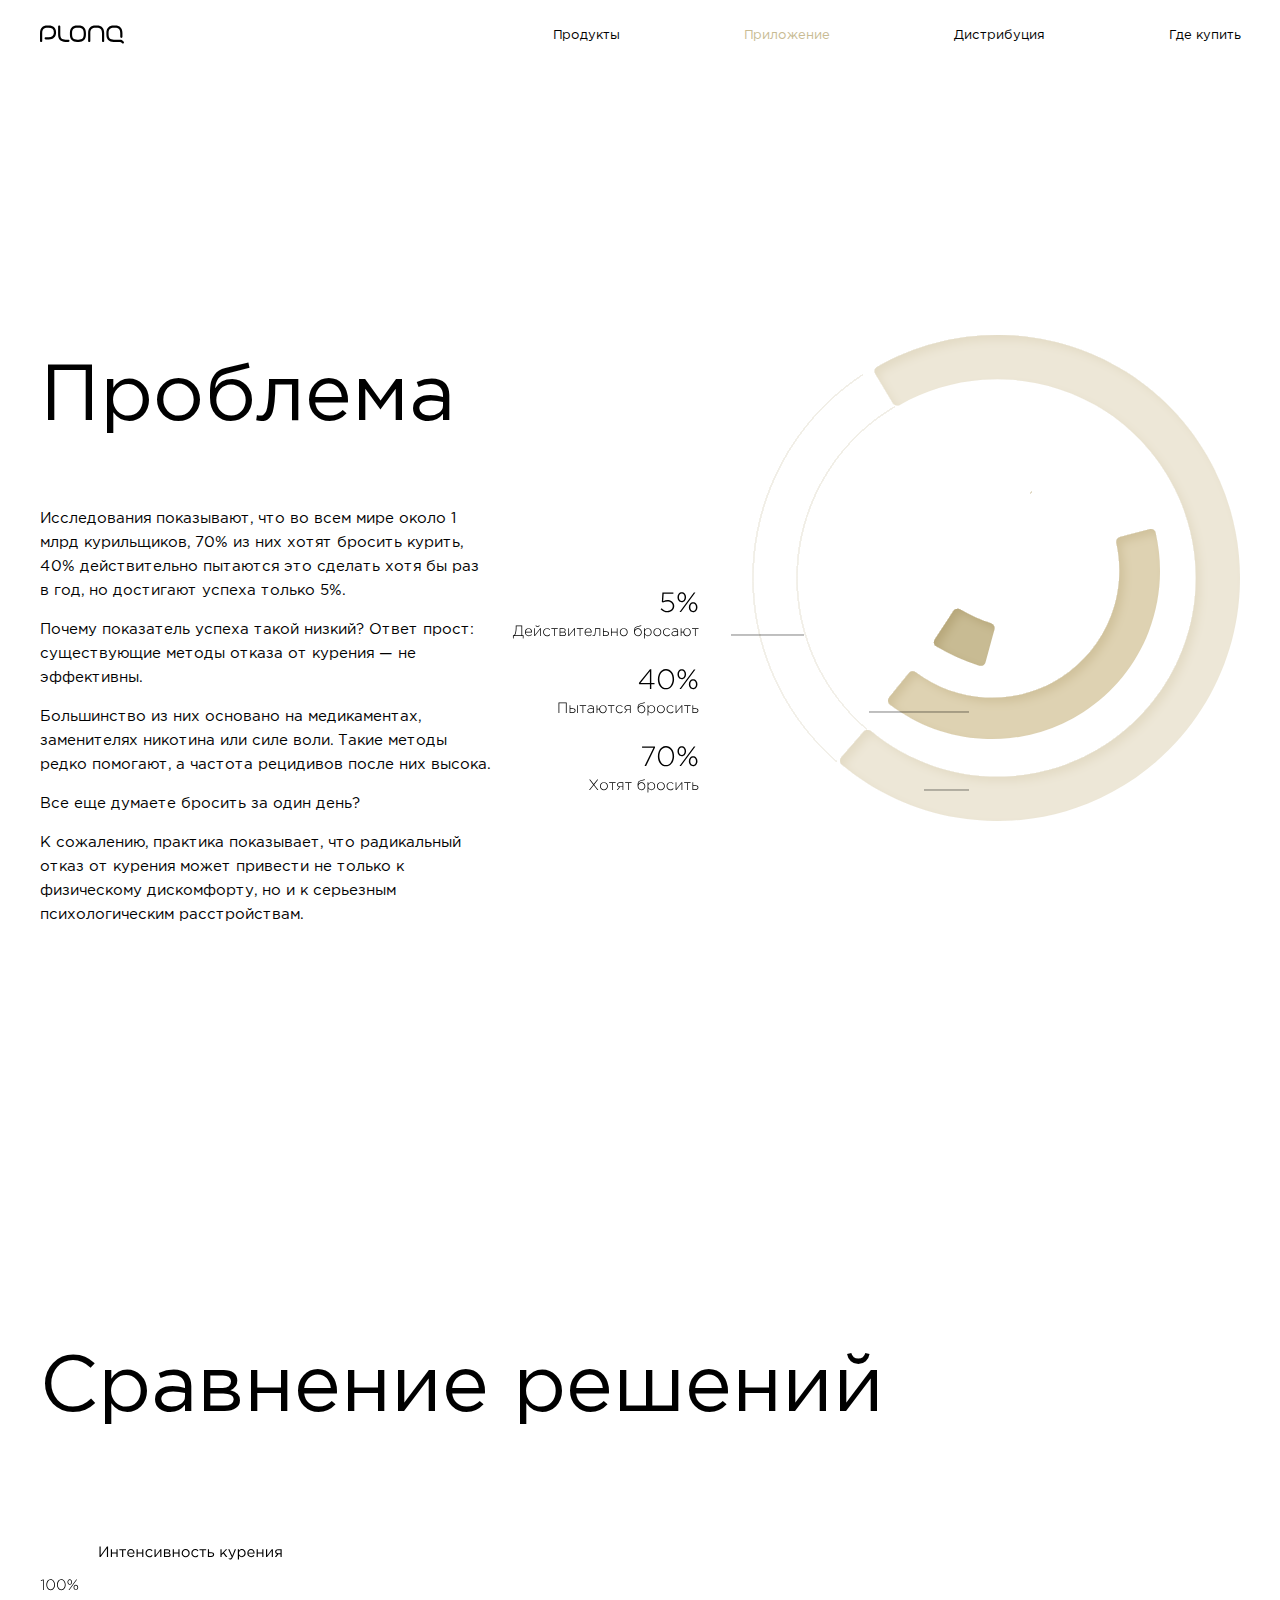
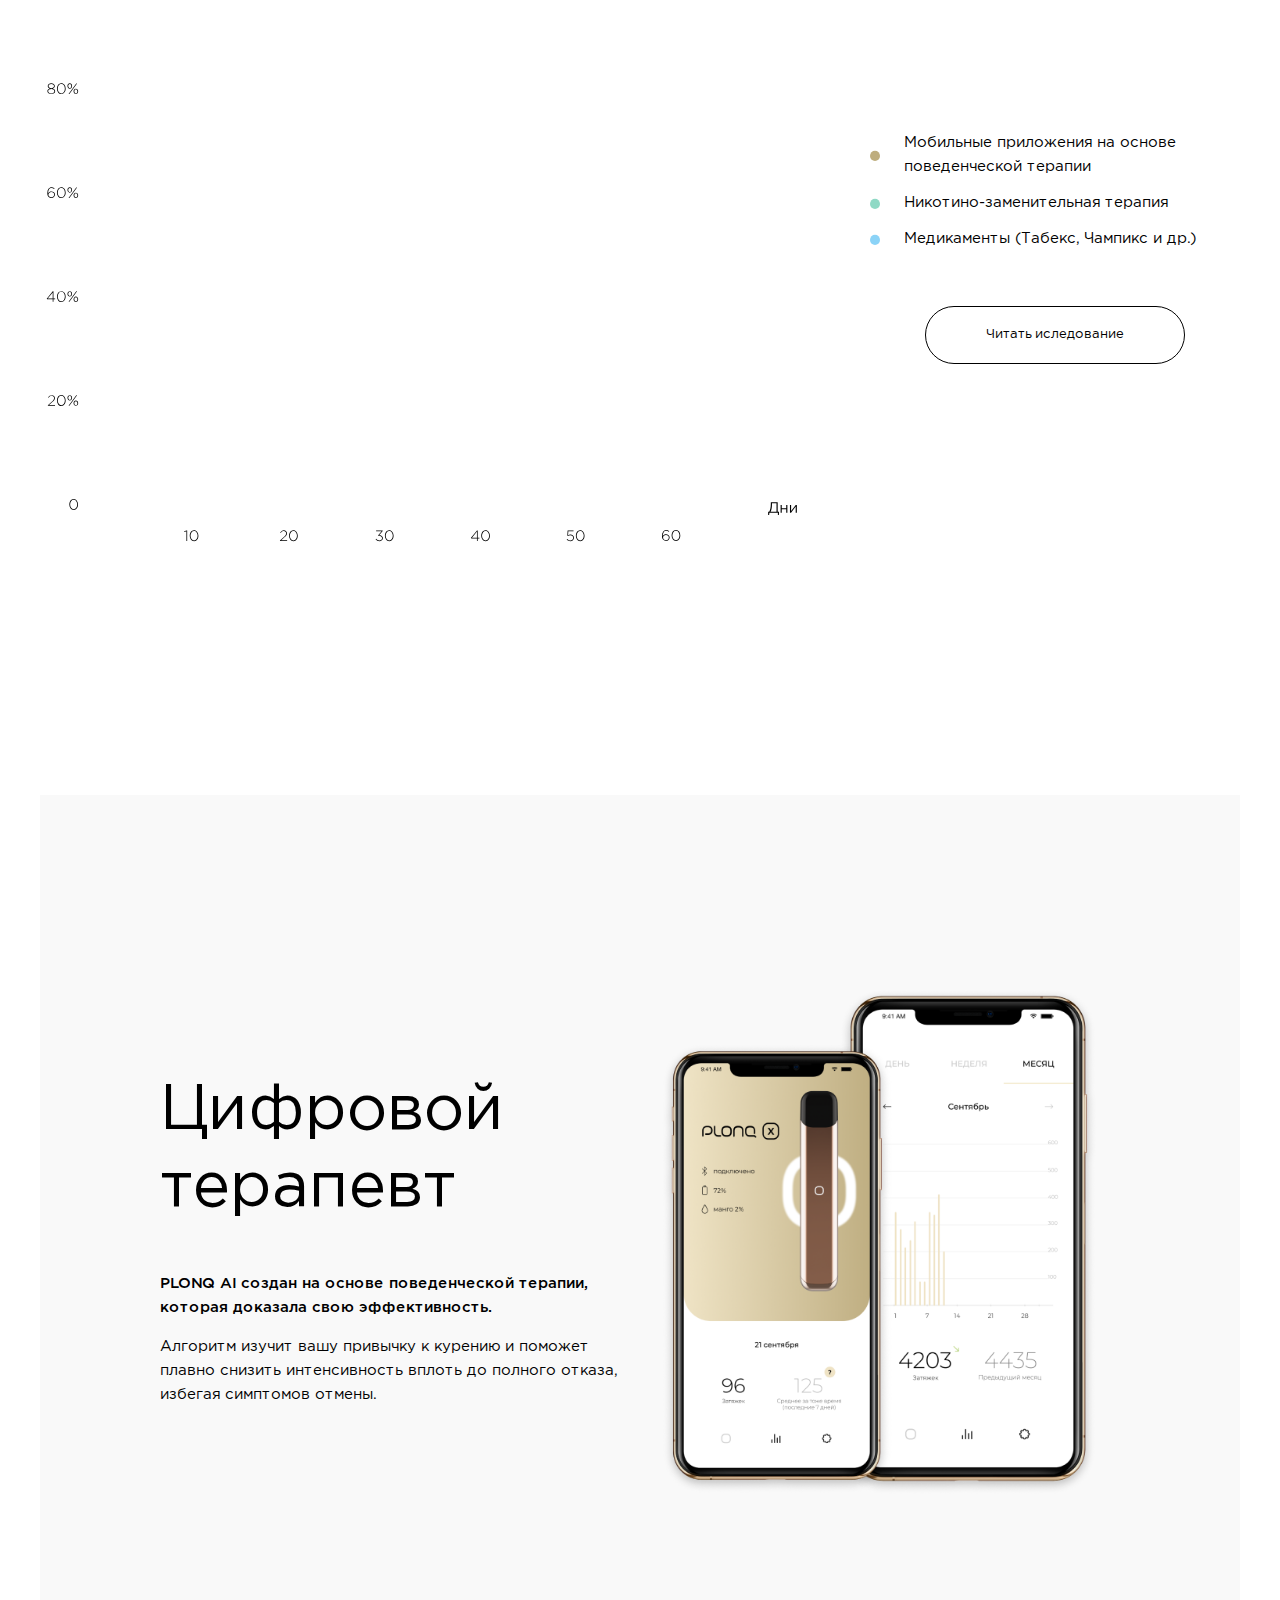
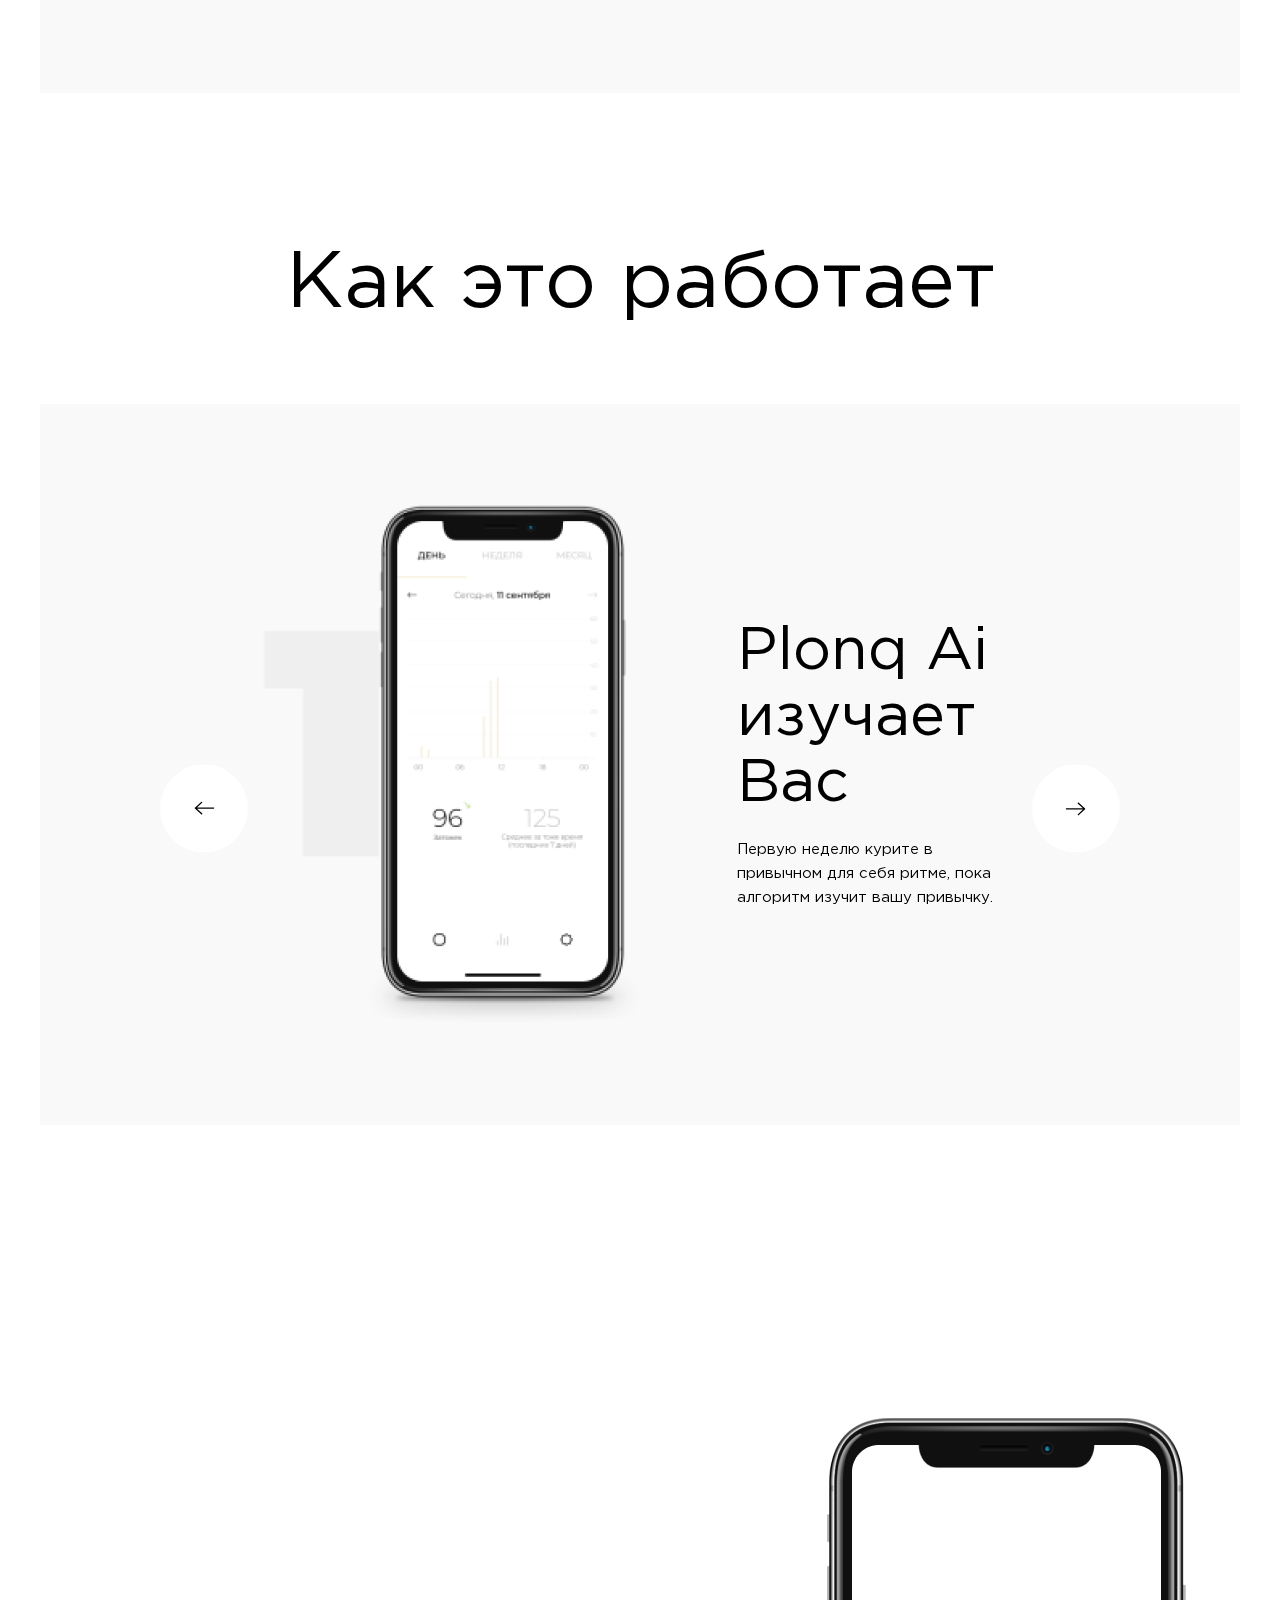
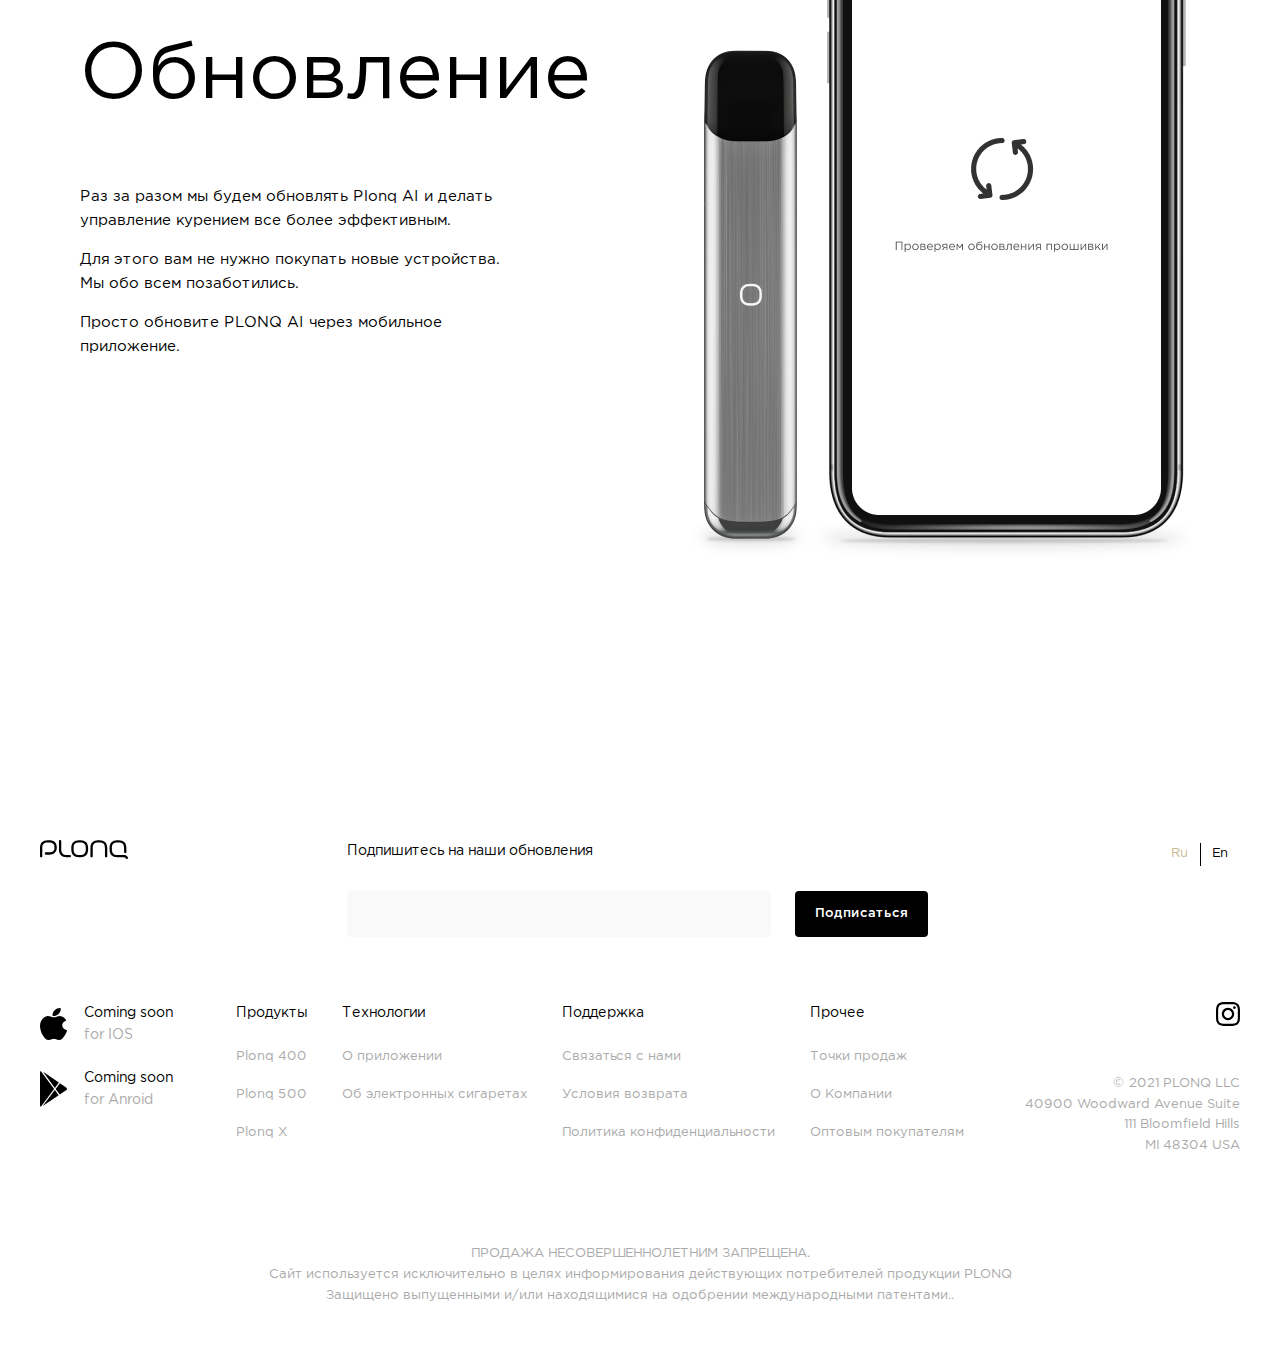
==== commit 25ced24f: "Финальная верстка" ====
--- a/app.html
+++ b/app.html
@@ -37,10 +37,10 @@
             <span class="burger-menu__lines"></span>
             <ul class="burger-menu__nav">
               <ul>
-                <li><a href="#" class="burger__link">Продукты</a></li>
-                <li><a href="#" class="burger__link">Приложение</a></li>
-                <li><a href="#" class="burger__link">Дистрибуция</a></li>
-                <li><a href="#" class="burger__link">Где купить</a></li>
+                <li><a href="products.html" class="burger__link">Продукты</a></li>
+                <li><a href="app.html" class="burger__link">Приложение</a></li>
+                <li><a href="contacs.html" class="burger__link">Дистрибуция</a></li>
+                <li><a href="plonq.html" class="burger__link">Где купить</a></li>
               </ul>
           </a>
         </div>
